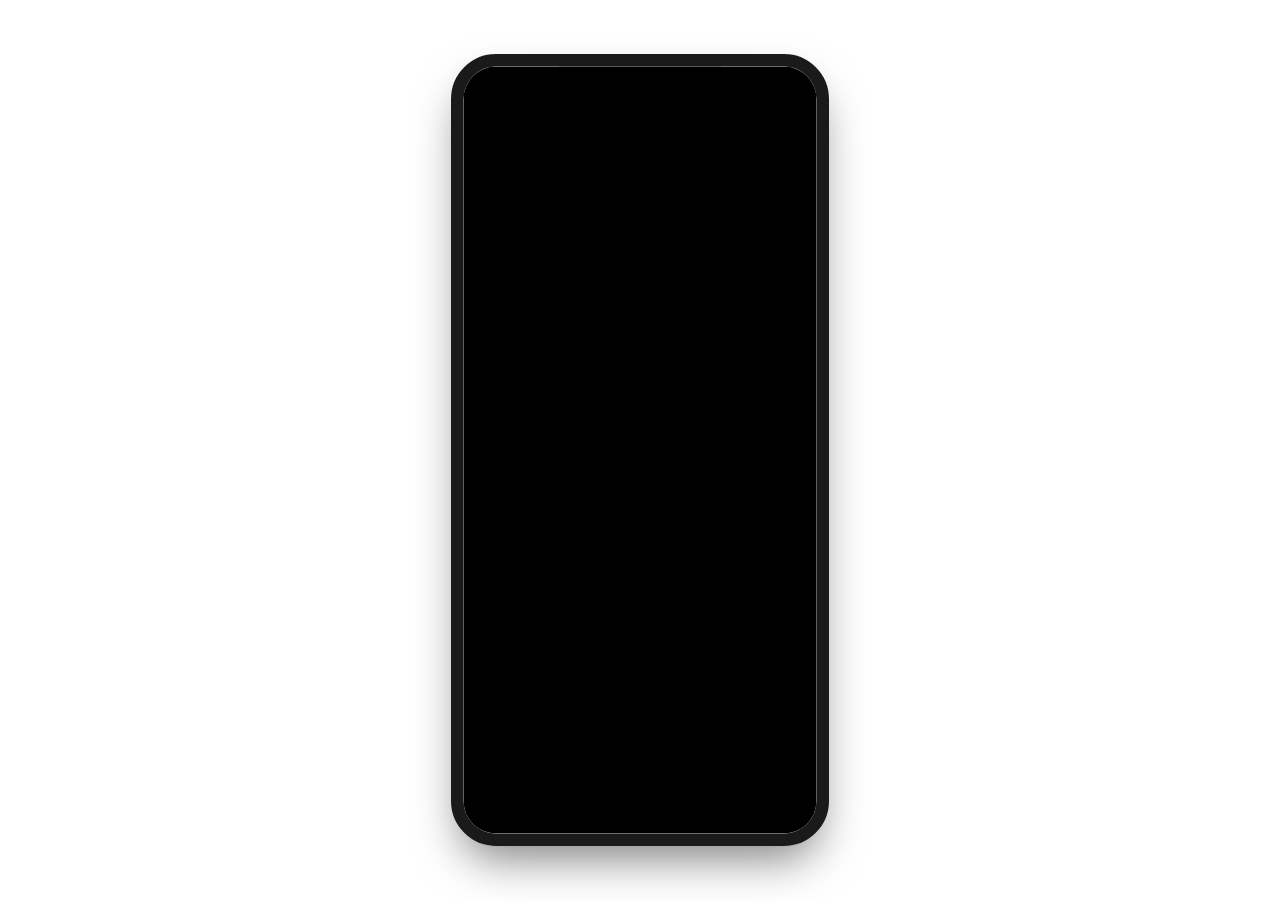
==== index.html @ ed04e17a "Add files via upload" ====
<!DOCTYPE html>
<html lang="en">
<head>
  <meta charset="UTF-8">
  <meta name="viewport" content="width=device-width, initial-scale=1.0">
  <title>Happy Birthday Tooba!</title>
  <link rel="stylesheet" href="styles.css">
  
  <!-- Preload loading screen video -->
  <script src="https://player.vimeo.com/api/player.js"></script>
  
  <!-- Preload critical audio files -->
  <link rel="preload" as="audio" href="https://res.cloudinary.com/dwwj6cltj/video/upload/v1777377052/typing_1_dohv3o.mp3">
  <link rel="preload" as="audio" href="https://res.cloudinary.com/dwwj6cltj/video/upload/v1777377052/typing_2_zhxz7k.mp3">
  <link rel="preload" as="audio" href="https://res.cloudinary.com/dwwj6cltj/video/upload/v1777377498/backspace_jbcnio.mp3">
  <link rel="preload" as="audio" href="https://res.cloudinary.com/dwwj6cltj/video/upload/v1777375033/candle_blow_uvb5wl.wav">
  <link rel="preload" as="audio" href="https://res.cloudinary.com/dwwj6cltj/video/upload/v1777315337/Welcome_Song_tnq2wr.wav">
  <!-- Preload music playlist audio files -->
  <link rel="preload" as="audio" href="https://res.cloudinary.com/dwwj6cltj/video/upload/v1777488119/Mai_Agar_h1pz74.mp3">
  <link rel="preload" as="audio" href="https://res.cloudinary.com/dwwj6cltj/video/upload/v1777258311/Barish_capkfb.wav">
  <link rel="preload" as="audio" href="https://res.cloudinary.com/dwwj6cltj/video/upload/v1777258329/Chale_Aana_o51zfr.wav">
  
  <!-- Preload critical images -->
  <link rel="preload" as="image" href="https://i.ibb.co/jv00vHGV/Profile.jpg">
  <link rel="preload" as="image" href="https://i.ibb.co/3mMS1Jp4/Female-Bird-on-click.png">
  <link rel="preload" as="image" href="https://i.ibb.co/ZzcgQJnY/Female-Bird-on-fall.png">
  <link rel="preload" as="image" href="https://i.ibb.co/679kNd5N/Female-Bird-on-fly.png">
  <link rel="preload" as="image" href="https://i.ibb.co/GvtfStk4/Female-Bird-on-fall.png">
  <!-- Preload all vinyl disc images -->
  <link rel="preload" as="image" href="https://i.ibb.co/6c9rhFNC/Vinyl-Disc-1.png">
  <link rel="preload" as="image" href="https://i.ibb.co/chz0dbFC/Vinyl-Disc-2.png">
  <link rel="preload" as="image" href="https://i.ibb.co/8g58r2m7/Vinyl-Disc-3.png">
  <link rel="preload" as="image" href="https://i.ibb.co/3mJY20PL/Vinyl-Disc-4.png">
  <link rel="preload" as="image" href="https://i.ibb.co/TqP3k8sv/Vinyl-Disc-5.png">
</head>
<body>
  <audio id="birthdayAudio" preload="auto">
    <source src="https://res.cloudinary.com/dwwj6cltj/video/upload/v1777315337/Welcome_Song_tnq2wr.wav" type="audio/wav">
  </audio>

  <!-- Mobile Frame Container -->
  <div class="mobile-frame">
    <!-- Loading Screen -->
    <div id="loadingScreen" class="loading-screen">
      <div class="loading-video-container">
        <iframe id="vimeoIframe" src="https://player.vimeo.com/video/1187793628?badge=0&amp;autopause=0&amp;player_id=0&amp;app_id=58479&amp;autoplay=1&amp;muted=1&amp;loop=1&amp;controls=0&amp;title=0&amp;byline=0&amp;portrait=0" frameborder="0" allow="autoplay; fullscreen; picture-in-picture; clipboard-write; encrypted-media; web-share" referrerpolicy="strict-origin-when-cross-origin" title="Sanwish loading screen."></iframe>
      </div>
    </div>
    <!-- iPhone Side Buttons -->
    <div class="silent-switch"></div>
    <div class="side-button-left"></div>
    <div class="side-button-right"></div>
    
    <!-- Scrollable Content Area -->
    <div class="mobile-content">
    <!-- Opening Screen -->
    <div id="openingScreen" class="opening-screen">
    <div class="opening-content">
      <h1 class="typewriter">Happy Birthday <span class="text-pink">Tooba</span>!</h1>
      <p>Make your wishes come true...</p>
    </div>
    
    <div class="candles-container">
      <div class="candle-wrapper" data-index="0">
        <div class="candle">
          <div class="candle-body"></div>
        </div>
        <div class="flame-container active">
          <div class="flame"></div>
        </div>
      </div>
      <div class="candle-wrapper" data-index="1">
        <div class="candle">
          <div class="candle-body"></div>
        </div>
        <div class="flame-container active">
          <div class="flame"></div>
        </div>
      </div>
      <div class="candle-wrapper" data-index="2">
        <div class="candle">
          <div class="candle-body"></div>
        </div>
        <div class="flame-container active">
          <div class="flame"></div>
        </div>
      </div>
    </div>
    
    <div class="opening-instruction">
      <p id="candleText" class="pulse">Tap each candle to blow it out!</p>
      <button id="startBtn" class="celebrate-btn hidden">
        Let's Celebrate!
      </button>
    </div>
    
    <div class="opening-footer">
      <svg class="lily-icon" viewBox="0 0 100 100" fill="none" xmlns="http://www.w3.org/2000/svg">
        <path d="M50 50C50 50 70 20 90 20C90 20 60 40 50 50Z" fill="#3674B5"/>
        <path d="M50 50C50 50 30 20 10 20C10 20 40 40 50 50Z" fill="#3674B5"/>
        <path d="M50 50C50 50 80 70 80 90C80 90 60 60 50 50Z" fill="#3674B5"/>
        <path d="M50 50C50 50 20 70 20 90C20 90 40 60 50 50Z" fill="#3674B5"/>
        <path d="M50 50C50 50 80 50 95 50C95 50 65 55 50 50Z" fill="#3674B5"/>
        <path d="M50 50C50 50 20 50 5 50C5 50 35 45 50 50Z" fill="#3674B5"/>
        <circle cx="50" cy="50" r="8" fill="#FFF"/>
        <circle cx="50" cy="50" r="4" fill="#FFD700"/>
      </svg>
    </div>
  </div>

  <!-- Main App -->
  <div id="mainApp" class="main-app hidden">
    
    <!-- Background Decor -->
    <div class="bg-decor">
      <div class="floating-lily lily-1">
        <svg viewBox="0 0 100 100" fill="none" xmlns="http://www.w3.org/2000/svg">
          <path d="M50 50C50 50 70 20 90 20C90 20 60 40 50 50Z" fill="#3674B5"/>
          <path d="M50 50C50 50 30 20 10 20C10 20 40 40 50 50Z" fill="#3674B5"/>
          <path d="M50 50C50 50 80 70 80 90C80 90 60 60 50 50Z" fill="#3674B5"/>
          <path d="M50 50C50 50 20 70 20 90C20 90 40 60 50 50Z" fill="#3674B5"/>
          <path d="M50 50C50 50 80 50 95 50C95 50 65 55 50 50Z" fill="#3674B5"/>
          <path d="M50 50C50 50 20 50 5 50C5 50 35 45 50 50Z" fill="#3674B5"/>
          <circle cx="50" cy="50" r="8" fill="#FFF"/>
          <circle cx="50" cy="50" r="4" fill="#FFD700"/>
        </svg>
      </div>
      <div class="floating-lily lily-2">
        <svg viewBox="0 0 100 100" fill="none" xmlns="http://www.w3.org/2000/svg">
          <path d="M50 50C50 50 70 20 90 20C90 20 60 40 50 50Z" fill="#3674B5"/>
          <path d="M50 50C50 50 30 20 10 20C10 20 40 40 50 50Z" fill="#3674B5"/>
          <path d="M50 50C50 50 80 70 80 90C80 90 60 60 50 50Z" fill="#3674B5"/>
          <path d="M50 50C50 50 20 70 20 90C20 90 40 60 50 50Z" fill="#3674B5"/>
          <path d="M50 50C50 50 80 50 95 50C95 50 65 55 50 50Z" fill="#3674B5"/>
          <path d="M50 50C50 50 20 50 5 50C5 50 35 45 50 50Z" fill="#3674B5"/>
          <circle cx="50" cy="50" r="8" fill="#FFF"/>
          <circle cx="50" cy="50" r="4" fill="#FFD700"/>
        </svg>
      </div>
      <div class="floating-lily lily-3">
        <svg viewBox="0 0 100 100" fill="none" xmlns="http://www.w3.org/2000/svg">
          <path d="M50 50C50 50 70 20 90 20C90 20 60 40 50 50Z" fill="#3674B5"/>
          <path d="M50 50C50 50 30 20 10 20C10 20 40 40 50 50Z" fill="#3674B5"/>
          <path d="M50 50C50 50 80 70 80 90C80 90 60 60 50 50Z" fill="#3674B5"/>
          <path d="M50 50C50 50 20 70 20 90C20 90 40 60 50 50Z" fill="#3674B5"/>
          <path d="M50 50C50 50 80 50 95 50C95 50 65 55 50 50Z" fill="#3674B5"/>
          <path d="M50 50C50 50 20 50 5 50C5 50 35 45 50 50Z" fill="#3674B5"/>
          <circle cx="50" cy="50" r="8" fill="#FFF"/>
          <circle cx="50" cy="50" r="4" fill="#FFD700"/>
        </svg>
      </div>
    </div>

    <!-- Header -->
    <section class="header-section scroll-animate">
      <div class="badge">
        <div class="badge-inner">Digital Bouquet</div>
      </div>
      <h1>Happy Birthday <br/><span class="text-pink">TOOBA!</span></h1>
      <p class="date">26 April • 2026</p>
    </section>

    <!-- Countdown -->
    <section class="countdown-section scroll-animate">
      <div class="countdown-item">
        <div class="countdown-value" id="countdownDays">0</div>
        <div class="countdown-label">Days</div>
      </div>
      <div class="countdown-item">
        <div class="countdown-value" id="countdownHours">0</div>
        <div class="countdown-label">Hrs</div>
      </div>
      <div class="countdown-item">
        <div class="countdown-value" id="countdownMins">0</div>
        <div class="countdown-label">Mins</div>
      </div>
      <div class="countdown-item">
        <div class="countdown-value" id="countdownSecs">0</div>
        <div class="countdown-label">Secs</div>
      </div>
    </section>

    <!-- Personal Message -->
    <section class="personal-message scroll-animate">
      <div class="glass-card scroll-animate-scale">
        <div class="card-header">
          <div class="heart-icon">
            <svg viewBox="0 0 24 24" fill="currentColor" class="w-4 h-4">
              <path d="M12 21.35l-1.45-1.32C5.4 15.36 2 12.28 2 8.5 2 5.42 4.42 3 7.5 3c1.74 0 3.41.81 4.5 2.09C13.09 3.81 14.76 3 16.5 3 19.58 3 22 5.42 22 8.5c0 3.78-3.4 6.86-8.55 11.54L12 21.35z"/>
            </svg>
          </div>
          <span class="for-you">For You</span>
        </div>
        
        <h2 class="typewriter-multiline">To the most amazing <span class="text-pink">TOOBA</span> in the universe!</h2>
        
        <div class="message-content">
          <p>Happy Birthday! Your beautiful voice, gaming skills, love for cats, and dedication to NEET studies make you truly special. May your day be filled with everything you love.</p>
          <p>You deserve a year as amazing as you are - keep singing, gaming, acing those exams, and being the wonderful person you are!</p>
        </div>

        <div class="sender-info">
          <img src="https://i.ibb.co/jv00vHGV/Profile.jpg" alt="Sender" class="sender-avatar" onclick="window.open('https://www.instagram.com/samad.wav/', '_blank')" style="cursor: pointer;">
          <div class="sender-text">
            <p class="with-love">with all my love,</p>
            <p class="sender-name">your bestfriend</p>
          </div>
        </div>
      </div>
    </section>

    <!-- Games Section -->
    <section class="games-section scroll-animate">
      <div class="section-header">
        <svg viewBox="0 0 24 24" fill="none" stroke="currentColor" stroke-width="2" class="w-6 h-6 text-pink">
          <path d="M9.663 17h4.673M12 3v1m6.364 1.636l-.707.707M21 12h-1M4 12H3m3.343-5.657l-.707-.707m2.828 9.9a5 5 0 117.072 0l-.548.547A3.374 3.374 0 0014 18.469V19a2 2 0 11-4 0v-.531c0-.895-.356-1.754-.988-2.386l-.548-.547z"/>
        </svg>
        <h2>Games</h2>
      </div>
      
      <div class="games-grid">
        <div class="glass-card game-card" data-game="tap">
          <svg viewBox="0 0 24 24" fill="none" stroke="currentColor" stroke-width="2" class="game-icon">
            <path d="M12 2L9.19 8.63L2 9.24L7.46 13.97L5.82 21L12 17.27L18.18 21L16.54 13.97L22 9.24L14.81 8.63L12 2Z"/>
          </svg>
          <h3>Lovely Egg</h3>
          <p>Tap Tap</p>
        </div>
        
        <div class="glass-card game-card" data-game="memory">
          <svg viewBox="0 0 24 24" fill="none" stroke="currentColor" stroke-width="2" class="game-icon">
            <path d="M20.84 4.61a5.5 5.5 0 00-7.78 0L12 5.67l-1.06-1.06a5.5 5.5 0 00-7.78 7.78l1.06 1.06L12 21.23l7.78-7.78 1.06-1.06a5.5 5.5 0 000-7.78z"/>
          </svg>
          <h3>Love Bucket</h3>
          <p>Catch Hearts</p>
        </div>
        
        <div class="glass-card game-card" data-game="flappy">
          <svg viewBox="0 0 24 24" fill="none" stroke="currentColor" stroke-width="2" class="game-icon">
            <path d="M20.84 4.61a5.5 5.5 0 00-7.78 0L12 5.67l-1.06-1.06a5.5 5.5 0 00-7.78 7.78l1.06 1.06L12 21.23l7.78-7.78 1.06-1.06a5.5 5.5 0 000-7.78z"/>
          </svg>
          <h3>Love Birds</h3>
          <p>fly with her</p>
        </div>
        
        <div class="glass-card game-card" data-game="balloon">
          <svg viewBox="0 0 24 24" fill="none" stroke="currentColor" stroke-width="2" class="game-icon">
            <path d="M12 2C6.48 2 2 6.48 2 12s4.48 10 10 10 10-4.48 10-10S17.52 2 12 2zm-2 15l-5-5 1.41-1.41L10 14.17l7.59-7.59L19 8l-9 9z"/>
          </svg>
          <h3>Baloony</h3>
          <p>collect love</p>
        </div>
      </div>
    </section>
    
    <!-- Quiz Section -->
    <section class="quiz-section scroll-animate">
      <div class="section-header">
        <svg viewBox="0 0 24 24" fill="none" stroke="currentColor" stroke-width="2" class="w-6 h-6 text-pink">
          <path d="M9.663 17h4.673M12 3v1m6.364 1.636l-.707.707M21 12h-1M4 12H3m3.343-5.657l-.707-.707m2.828 9.9a5 5 0 117.072 0l-.548.547A3.374 3.374 0 0014 18.469V19a2 2 0 11-4 0v-.531c0-.895-.356-1.754-.988-2.386l-.548-.547z"/>
        </svg>
        <h2>Quiz</h2>
      </div>
      
      <div class="glass-card quiz-card">
        <div id="quizStartScreen" class="quiz-screen">
          <svg viewBox="0 0 24 24" fill="none" stroke="currentColor" stroke-width="2" class="quiz-icon">
            <path d="M9.663 17h4.673M12 3v1m6.364 1.636l-.707.707M21 12h-1M4 12H3m3.343-5.657l-.707-.707m2.828 9.9a5 5 0 117.072 0l-.548.547A3.374 3.374 0 0014 18.469V19a2 2 0 11-4 0v-.531c0-.895-.356-1.754-.988-2.386l-.548-.547z"/>
          </svg>
          <h3>Answer The Questions</h3>
          <p>and prove you're my best friend.</p>
          <button id="startQuizBtn" class="celebrate-style-btn">
            GO!
          </button>
        </div>

        <div id="quizQuestionScreen" class="quiz-screen hidden">
          <button id="quizBackBtn" class="outline-btn back-btn">
            <svg viewBox="0 0 24 24" fill="none" stroke="currentColor" stroke-width="2" class="w-5 h-5">
              <path d="M19 12H5M12 19l-7-7 7-7"/>
            </svg>
          </button>
          
          <div class="question-header">
            <p class="question-counter">Question <span id="currentQ">1</span> of <span id="totalQ">10</span></p>
          </div>
          
          <h3 id="questionText" class="question-text">Question goes here</h3>
          
          <textarea id="answerInput" class="answer-input" placeholder="Type your answer here..."></textarea>
          
          <button id="nextQBtn" class="outline-btn">
            Next Question
          </button>
        </div>

        <div id="quizResultScreen" class="quiz-screen hidden">
          <h3>Quiz Complete!</h3>
          <p>You've finished <span class="text-pink">Tooba</span>'s game!</p>
          <button id="copyAnswersBtn" class="celebrate-style-btn">
            <svg viewBox="0 0 24 24" fill="none" stroke="currentColor" stroke-width="2" class="w-4 h-4">
              <rect x="9" y="9" width="13" height="13" rx="2" ry="2"/>
              <path d="M5 15H4a2 2 0 01-2-2V4a2 2 0 012-2h9a2 2 0 012 2v1"/>
            </svg>
            Copy Answers
          </button>
          <button id="sendToSamadBtn" class="celebrate-style-btn" style="margin-top: 10px;">
            <svg viewBox="0 0 24 24" fill="none" stroke="currentColor" stroke-width="2" class="w-4 h-4">
              <path d="M23 7l-7 5 7 5M5 12l-3-9 3 9M7 20l-3 3 3-3"/>
            </svg>
            Send to Samad
          </button>
          <p class="note">Note: Copy and send this to Samad.</p>
          <button id="goBackBtn" class="celebrate-style-btn">Go Back</button>
        </div>
      </div>
    </section>
    
    <!-- Music Section -->
    <section class="music-section scroll-animate">
      <div class="section-header">
        <svg viewBox="0 0 24 24" fill="#e68bbe" class="w-6 h-6">
          <path d="M12 3v10.55c-.59-.34-1.27-.55-2-.55-2.21 0-4 1.79-4 4s1.79 4 4 4 4-1.79 4-4V7h4V3h-6z"/>
        </svg>
        <h2>Samify</h2>
      </div>
      
      <div class="glass-card music-card">
        <div class="music-player" id="musicPlayerView">
          <div class="music-cover" id="musicCover">
            <div class="vinyl-disc">
              <img id="vinylImage" src="https://i.ibb.co/6c9rhFNC/Vinyl-Disc-1.png" alt="Vinyl Disc" class="vinyl-image">
            </div>
          </div>
          <div class="music-info">
            <h3 id="currentTrackTitle">No track selected</h3>
            <p id="currentTrackArtist">Select a song from playlist</p>
          </div>
        </div>
        <div class="music-playlist-view hidden" id="musicPlaylistView">
          <div class="playlist-header">
            <button id="playlistBackBtn" class="playlist-back-btn">
              <svg viewBox="0 0 24 24" fill="currentColor"><path d="M19 12H5M12 19l-7-7 7-7"/></svg>
            </button>
            <h4>Playlist</h4>
          </div>
          <div id="playlistContainer" class="playlist-container"></div>
        </div>
        <div class="music-progress">
          <div class="progress-bar">
            <div class="progress-fill" id="progressFill"></div>
          </div>
          <div class="time-display">
            <span id="currentTime">0:00</span>
            <span id="duration">0:00</span>
          </div>
        </div>
        <div class="music-controls">
          <button id="shuffleBtn" class="music-control-btn small-btn">
            <svg viewBox="0 0 24 24" fill="currentColor"><path d="M10.59 9.17L5.41 4 4 5.41l5.17 5.17 1.42-1.41zM14.5 4l2.04 2.04L4 18.59 5.41 20 17.96 7.46 20 9.5V4h-5.5zm.33 9.41l-1.41 1.41 3.13 3.13L14.5 20H20v-5.5l-2.04 2.04-3.13-3.13z"/></svg>
          </button>
          <button id="prevBtn" class="music-control-btn">
            <svg viewBox="0 0 24 24" fill="currentColor"><path d="M6 6h2v12H6zm3.5 6l8.5 6V6z"/></svg>
          </button>
          <button id="playPauseBtn" class="music-control-btn play-pause">
            <svg viewBox="0 0 24 24" fill="currentColor" class="play-icon"><path d="M8 5v14l11-7z"/></svg>
            <svg viewBox="0 0 24 24" fill="currentColor" class="pause-icon" style="display:none"><path d="M6 19h4V5H6v14zm8-14v14h4V5h-4z"/></svg>
          </button>
          <button id="nextBtn" class="music-control-btn">
            <svg viewBox="0 0 24 24" fill="currentColor"><path d="M6 18l8.5-6L6 6v12zM16 6v12h2V6h-2z"/></svg>
          </button>
          <button id="playlistBtn" class="music-control-btn small-btn">
            <svg viewBox="0 0 24 24" fill="currentColor"><path d="M3 13h2v-2H3v2zm0 4h2v-2H3v2zm0-8h2V7H3v2zm4 4h14v-2H7v2zm0 4h14v-2H7v2zM7 7v2h14V7H7z"/></svg>
          </button>
        </div>
      </div>
    </section>
    
    <!-- Game Fullscreen Modal -->
      <div id="gameModal" class="game-modal hidden">
        <button id="closeGameModal" class="close-game-modal">
          <svg viewBox="0 0 24 24" fill="none" stroke="currentColor" stroke-width="2">
            <line x1="18" y1="6" x2="6" y2="18"/>
            <line x1="6" y1="6" x2="18" y2="18"/>
          </svg>
        </button>
      </div>
    
    <!-- Samad Wishes -->
    <section class="wishes-section scroll-animate">
      <div class="section-header">
        <h2>
          <svg viewBox="0 0 24 24" fill="none" stroke="currentColor" stroke-width="2" class="w-6 h-6 text-pink">
            <path d="M21 11.5a8.38 8.38 0 01-.9 3.8 8.5 8.5 0 01-7.6 4.7 8.38 8.38 0 01-3.8-.9L3 21l1.9-5.7a8.38 8.38 0 01-.9-3.8 8.5 8.5 0 014.7-7.6 8.38 8.38 0 013.8-.9h.5a8.48 8.48 0 018 8v.5z"/>
          </svg>
          From Samad
        </h2>
        <svg viewBox="0 0 24 24" fill="currentColor" class="w-5 h-5 text-pink-light pulse">
          <path d="M12 2L9.19 8.63L2 9.24L7.46 13.97L5.82 21L12 17.27L18.18 21L16.54 13.97L22 9.24L14.81 8.63L12 2Z"/>
        </svg>
      </div>
      
      <div class="wishes-carousel" id="wishesCarousel">
        <div class="wish-card scroll-animate-scale">
          <p>"To the amazing artist and designer, Happy Birthday <span class="text-pink">Tooba</span>! May your creativity always flow and your designs inspire everyone!"</p>
          <div class="wish-signature">
            <div class="signature-line"></div>
            <span>Always, Samad</span>
          </div>
        </div>
        <div class="wish-card scroll-animate-scale">
          <p>"<span class="text-pink">Tooba</span>, you're a true gem! From your beautiful art to your love for all animals, you make everything better. Have the most wonderful birthday!"</p>
          <div class="wish-signature">
            <div class="signature-line"></div>
            <span>Always, Samad</span>
          </div>
        </div>
        <div class="wish-card scroll-animate-scale">
          <p>"Wishing you a year filled with stunning designs, purr-fect moments with cats, and amazing success in your designing journey!"</p>
          <div class="wish-signature">
            <div class="signature-line"></div>
            <span>Always, Samad</span>
          </div>
        </div>
        <div class="wish-card scroll-animate-scale">
          <p>"Happy Birthday! You deserve the world and more. Keep creating amazing art, designing beautiful things, and being the creative queen you are!"</p>
          <div class="wish-signature">
            <div class="signature-line"></div>
            <span>Always, Samad</span>
          </div>
        </div>
        <div class="wish-card scroll-animate-scale">
          <p>"Cheers to another year of being iconic. You make life look easy and beautiful, <span class="text-pink">Tooba</span>! From designing to creating art, you crush everything!"</p>
          <div class="wish-signature">
            <div class="signature-line"></div>
            <span>Always, Samad</span>
          </div>
        </div>
        <div class="wish-card scroll-animate-scale">
          <p>"May your birthday be just the beginning of a year full of happy memories, big dreams, and maybe some horror movie marathons together!"</p>
          <div class="wish-signature">
            <div class="signature-line"></div>
            <span>Always, Samad</span>
          </div>
        </div>
      </div>
      
      <p class="swipe-hint">Swipe for more wishes</p>
    </section>

    <!-- Timeline -->
    <section class="timeline-section scroll-animate">
      <h2 class="typewriter-multiline">Why <span class="text-pink">Tooba</span> is Awesome</h2>
      <div class="timeline">
        <div class="timeline-line"></div>
        
        <div class="timeline-item">
          <div class="timeline-icon">
            <svg viewBox="0 0 24 24" fill="none" stroke="currentColor" stroke-width="2" class="w-4 h-4">
              <circle cx="12" cy="12" r="10"/>
              <path d="M8 14s1.5 2 4 2 4-2 4-2M9 9h.01M15 9h.01"/>
            </svg>
          </div>
          <div class="timeline-card scroll-animate-left">
            <h4>She's a talented artist �</h4>
            <p>Her beautiful paintings, drawings, and digital art show her incredible creativity and passion.</p>
          </div>
        </div>
        
        <div class="timeline-item">
          <div class="timeline-icon">
            <svg viewBox="0 0 24 24" fill="none" stroke="currentColor" stroke-width="2" class="w-4 h-4">
              <polygon points="12 2 15.09 8.26 22 9.27 17 14.14 18.18 21.02 12 17.77 5.82 21.02 7 14.14 2 9.27 8.91 8.26 12 2"/>
            </svg>
          </div>
          <div class="timeline-card scroll-animate-left">
            <h4>She's a foodie at heart �</h4>
            <p>Her love for delicious food and trying new flavors makes every meal an adventure.</p>
          </div>
        </div>
        
        <div class="timeline-item">
          <div class="timeline-icon">
            <svg viewBox="0 0 24 24" fill="none" stroke="currentColor" stroke-width="2" class="w-4 h-4">
              <polygon points="13 2 3 14 12 14 11 22 21 10 12 10 13 2"/>
            </svg>
          </div>
          <div class="timeline-card scroll-animate-left">
            <h4>She loves all animals unconditionally 🐱</h4>
            <p>From cats to parrots and rabbits, her gentle nature with all furry friends shows her pure heart.</p>
          </div>
        </div>
        
        <div class="timeline-item">
          <div class="timeline-icon">
            <svg viewBox="0 0 24 24" fill="currentColor" class="w-4 h-4">
              <path d="M12 21.35l-1.45-1.32C5.4 15.36 2 12.28 2 8.5 2 5.42 4.42 3 7.5 3c1.74 0 3.41.81 4.5 2.09C13.09 3.81 14.76 3 16.5 3 19.58 3 22 5.42 22 8.5c0 3.78-3.4 6.86-8.55 11.54L12 21.35z"/>
            </svg>
          </div>
          <div class="timeline-card scroll-animate-left">
            <h4>She has unique taste 🎬</h4>
            <p>Her love for dark colors like black and navy blue, and horror movies even when scared, shows her bold personality.</p>
          </div>
        </div>
      </div>
    </section>

    <!-- Thank You Section -->
    <section class="thank-you-section scroll-animate">
      <h2 class="typewriter-multiline">Thank you for everything.</h2>
      <p><span class="text-pink">Tooba</span>, there aren't enough words to express my gratitude for your presence in my life. Whether you're creating beautiful art, designing stunning graphics, enjoying delicious food, or watching horror movies, you inspire everyone around you. Thank you for being you - talented, creative, and absolutely amazing. You truly are the best!</p>
    </section>

    <!-- Footer -->
    <footer class="footer">
      <img src="https://i.ibb.co/jv00vHGV/Profile.jpg" alt="Creator" class="creator-avatar" onclick="window.open('https://www.instagram.com/samad.wav/', '_blank')" style="cursor: pointer;">
      <p class="made-with">Made with love for <span class="text-pink">Tooba</span></p>
      <p class="creator">by Samad</p>
    </footer>
    </div>

    <!-- iOS-style Notifications -->
    <div id="notificationContainer" class="notification-container"></div>

    <!-- Ripple container -->
    <div id="rippleContainer"></div>

    <!-- Floating Chat Button -->
  <button id="chatBtn" class="chat-btn">
    <svg viewBox="0 0 24 24" fill="none" stroke="currentColor" stroke-width="2" class="w-6 h-6">
      <path d="M22 2L11 13M22 2l-7 20-4-9-9-4 20-7z"/>
    </svg>
  </button>

  <!-- Mute Button -->
  <button id="muteBtn" class="mute-btn hidden">
    <svg id="soundOnIcon" viewBox="0 0 24 24" fill="none" stroke="currentColor" stroke-width="2" class="w-5 h-5">
      <path d="M11 5L6 9H2v6h4l5 4V5z"/>
      <path d="M19.07 4.93a10 10 0 0 1 0 14.14M15.54 8.46a5 5 0 0 1 0 7.07"/>
    </svg>
    <svg id="soundOffIcon" viewBox="0 0 24 24" fill="none" stroke="currentColor" stroke-width="2" class="w-5 h-5 hidden">
      <path d="M11 5L6 9H2v6h4l5 4V5z"/>
      <line x1="23" y1="9" x2="17" y2="15"/>
      <line x1="17" y1="9" x2="23" y2="15"/>
    </svg>
  </button>
  </div>

  <!-- Mini Chat Interface -->
  <div id="miniChat" class="mini-chat hidden">
    <div class="mini-chat-header">
      <button id="backChatBtn" class="mini-chat-back hidden">
        <svg viewBox="0 0 24 24" fill="none" stroke="currentColor" stroke-width="2" class="w-5 h-5">
          <path d="M15 18l-6-6 6-6"/>
        </svg>
      </button>
      <div class="mini-chat-avatar">
        <img src="https://i.ibb.co/jv00vHGV/Profile.jpg" alt="Samad" onclick="window.open('https://www.instagram.com/samad.wav/', '_blank')" style="cursor: pointer;">
      </div>
      <div class="online-dot"></div>
      <div class="mini-chat-info">
        <span class="mini-chat-name">Samad <img src="https://i.ibb.co/0jgw96TT/verified-badge.png" class="verified-badge" alt="verified"></span>
        <span class="mini-chat-status">Online</span>
      </div>
      <button id="fullscreenChatBtn" class="mini-chat-fullscreen">
        <svg viewBox="0 0 24 24" fill="none" stroke="currentColor" stroke-width="2" class="w-5 h-5">
          <path d="M15 3h6v6M9 21H3v-6M21 3l-7 7M3 21l7-7"/>
        </svg>
      </button>
      <button id="closeChatBtn" class="mini-chat-close">
        <svg viewBox="0 0 24 24" fill="none" stroke="currentColor" stroke-width="2" class="w-5 h-5">
          <path d="M18 6L6 18M6 6l12 12"/>
        </svg>
      </button>
    </div>
    <div class="mini-chat-messages" id="chatMessages">
      <div class="message-wrapper received">
        <div class="message-content-row">
          <div class="message received">
            <span class="message-content-text">Hey Tooba! 🎂</span>
            <div class="quick-reactions hidden">
              <span class="reaction-emoji">🤍</span>
              <span class="reaction-emoji">🦢</span>
              <span class="reaction-emoji">☁️</span>
              <span class="reaction-emoji">🕊️</span>
              <span class="reaction-emoji">👀</span>
              <button class="add-reaction-btn">+</button>
            </div>
            <div class="reaction-pill hidden">
              <span class="reaction-pill-emoji">🤍</span>
              <span class="reaction-pill-count">1</span>
            </div>
          </div>
          <div class="message-actions">
            <button class="action-btn reaction-btn" title="React">☺︎</button>
            <button class="action-btn reply-btn" title="Reply">
              <svg viewBox="0 0 24 24" fill="none" stroke="currentColor" stroke-width="2" class="w-4 h-4">
                <path d="M3 10h10a8 8 0 018 8v2M3 10l6 6m-6-6l6-6"/>
              </svg>
            </button>
            <button class="action-btn more-btn" title="More">
              <svg viewBox="0 0 24 24" fill="currentColor" class="w-4 h-4">
                <circle cx="12" cy="5" r="2"/>
                <circle cx="12" cy="12" r="2"/>
                <circle cx="12" cy="19" r="2"/>
              </svg>
            </button>
          </div>
        </div>
        <div class="swipe-reply-arrow">
          <svg viewBox="0 0 24 24" fill="none" stroke="currentColor" stroke-width="2">
            <path d="M3 10h10a8 8 0 018 8v2M3 10l6 6m-6-6l6-6"/>
          </svg>
        </div>
      </div>
    </div>
    <div class="reply-preview hidden" id="replyPreview">
      <div class="reply-preview-content">
        <span class="reply-label">Replying to Samad</span>
        <span class="reply-text"></span>
      </div>
      <button class="cancel-reply-btn" id="cancelReplyBtn">
        <svg viewBox="0 0 24 24" fill="none" stroke="currentColor" stroke-width="2" class="w-4 h-4">
          <path d="M18 6L6 18M6 6l12 12"/>
        </svg>
      </button>
    </div>
    <div class="edit-preview hidden" id="editPreview">
      <div class="edit-preview-content">
        <span class="edit-label">Editing message</span>
        <span class="edit-text"></span>
      </div>
      <button class="cancel-edit-btn" id="cancelEditBtn">
        <svg viewBox="0 0 24 24" fill="none" stroke="currentColor" stroke-width="2" class="w-4 h-4">
          <path d="M18 6L6 18M6 6l12 12"/>
        </svg>
      </button>
    </div>
    <div class="mini-chat-input">
      <button id="emojiBtn" class="emoji-btn">
        <svg viewBox="0 0 24 24" fill="none" stroke="currentColor" stroke-width="2" class="w-5 h-5">
          <circle cx="12" cy="12" r="10"/>
          <path d="M8 14s1.5 2 4 2 4-2 4-2"/>
          <line x1="9" y1="9" x2="9.01" y2="9"/>
          <line x1="15" y1="9" x2="15.01" y2="9"/>
        </svg>
      </button>
      <div id="chatInput" contenteditable="true" placeholder="Tooba, say something..." class="chat-input-field"></div>
      <button id="plusBtn" class="plus-btn">
        <svg viewBox="0 0 24 24" fill="none" stroke="currentColor" stroke-width="2" class="w-5 h-5">
          <line x1="12" y1="5" x2="12" y2="19"/>
          <line x1="5" y1="12" x2="19" y2="12"/>
        </svg>
      </button>
      <button id="sendChatBtn" class="send-chat-btn">
        <svg viewBox="0 0 24 24" fill="none" stroke="currentColor" stroke-width="2" class="w-5 h-5">
          <path d="M22 2L11 13M22 2l-7 20-4-9-9-4 20-7z"/>
        </svg>
      </button>
      <!-- Instagram-style Recording Interface (replaces buttons when recording) -->
      <div id="recordingInterface" class="recording-interface hidden">
        <button id="cancelRecordingBtn" class="cancel-recording-btn">
          <svg viewBox="0 0 24 24" fill="none" stroke="currentColor" stroke-width="2" class="w-5 h-5">
            <polyline points="3 6 5 6 21 6"/>
            <path d="M19 6v14a2 2 0 0 1-2 2H7a2 2 0 0 1-2-2V6m3 0V4a2 2 0 0 1 2-2h4a2 2 0 0 1 2 2v2"/>
            <line x1="10" y1="11" x2="10" y2="17"/>
            <line x1="14" y1="11" x2="14" y2="17"/>
          </svg>
        </button>
        <div class="recording-waveform-container">
          <canvas id="recordingWaveform" class="recording-waveform"></canvas>
        </div>
        <div class="recording-timer" id="recordingTimer">0:00</div>
        <button id="sendRecordingBtn" class="send-recording-btn">
          <svg viewBox="0 0 24 24" fill="none" stroke="currentColor" stroke-width="2" class="w-5 h-5">
            <path d="M22 2L11 13M22 2l-7 20-4-9-9-4 20-7z"/>
          </svg>
        </button>
      </div>
    </div>
  </div>

  <!-- Plus Menu Dropdown -->
  <div id="plusMenu" class="plus-menu hidden">
    <button class="plus-menu-item record-btn">
      <svg viewBox="0 0 24 24" fill="none" stroke="currentColor" stroke-width="2" class="w-4 h-4">
        <circle cx="12" cy="12" r="10"/>
        <circle cx="12" cy="12" r="4" fill="currentColor"/>
      </svg>
      <span>Record</span>
    </button>
    <button class="plus-menu-item photo-btn">
      <svg viewBox="0 0 24 24" fill="none" stroke="currentColor" stroke-width="2" class="w-4 h-4">
        <path d="M23 19a2 2 0 0 1-2 2H3a2 2 0 0 1-2-2V8a2 2 0 0 1 2-2h4l2-3h6l2 3h4a2 2 0 0 1 2 2z"/>
        <circle cx="12" cy="13" r="4"/>
      </svg>
      <span>Photo</span>
    </button>
    <button class="plus-menu-item sticker-btn">
      <svg viewBox="0 0 24 24" fill="none" stroke="currentColor" stroke-width="2" class="w-4 h-4">
        <circle cx="12" cy="12" r="10"/>
        <path d="M8 14s1.5 2 4 2 4-2 4-2"/>
        <line x1="9" y1="9" x2="9.01" y2="9"/>
        <line x1="15" y1="9" x2="15.01" y2="9"/>
      </svg>
      <span>Sticker</span>
    </button>
  </div>

  <!-- Hidden file input for photo upload -->
  <input type="file" id="photoInput" accept="image/*" class="hidden">

  <!-- Instagram-style Image Viewer -->
  <div id="imageViewer" class="image-viewer hidden">
    <div class="image-viewer-backdrop" id="imageViewerBackdrop"></div>
    <button class="image-viewer-close" id="imageViewerClose">
      <svg viewBox="0 0 24 24" fill="none" stroke="currentColor" stroke-width="2" class="w-6 h-6">
        <path d="M18 6L6 18M6 6l12 12"/>
      </svg>
    </button>
    <img src="" alt="Full size image" class="image-viewer-img" id="imageViewerImg">
  </div>

  <!-- More Menu Dropdown for Received Messages -->
  <div id="moreMenuReceived" class="more-menu hidden">
    <button class="more-menu-item more-reply-btn">
      <svg viewBox="0 0 24 24" fill="none" stroke="currentColor" stroke-width="2" class="w-4 h-4">
        <path d="M3 10h10a8 8 0 018 8v2M3 10l6 6m-6-6l6-6"/>
      </svg>
      <span>Reply</span>
    </button>
    <button class="more-menu-item more-copy-btn">
      <svg viewBox="0 0 24 24" fill="none" stroke="currentColor" stroke-width="2" class="w-4 h-4">
        <rect x="9" y="9" width="13" height="13" rx="2" ry="2"/>
        <path d="M5 15H4a2 2 0 01-2-2V4a2 2 0 012-2h9a2 2 0 012 2v1"/>
      </svg>
      <span>Copy</span>
    </button>
  </div>

  <!-- More Menu Dropdown for Sent Messages -->
  <div id="moreMenuSent" class="more-menu hidden">
    <button class="more-menu-item more-copy-btn">
      <svg viewBox="0 0 24 24" fill="none" stroke="currentColor" stroke-width="2" class="w-4 h-4">
        <rect x="9" y="9" width="13" height="13" rx="2" ry="2"/>
        <path d="M5 15H4a2 2 0 01-2-2V4a2 2 0 012-2h9a2 2 0 012 2v1"/>
      </svg>
      <span>Copy</span>
    </button>
    <button class="more-menu-item more-unsend-btn">
      <svg viewBox="0 0 24 24" fill="none" stroke="currentColor" stroke-width="2" class="w-4 h-4">
        <path d="M21 4l-9 9m0 0l-9 9m9-9l9-9m-9 9l-9 9"/>
      </svg>
      <span>Unsend</span>
    </button>
  </div>
  </div>
  
  <script src="script.js"></script>
</body>
</html>
---- styles.css ----
/* Disable image dragging throughout the app */
img {
  user-select: none;
  -webkit-user-drag: none;
  -moz-user-drag: none;
  -ms-user-drag: none;
}

/* Loading Screen */
.loading-screen {
  position: absolute;
  top: 0;
  left: 0;
  width: 100%;
  height: 100%;
  background: #000;
  z-index: 9999;
  overflow: hidden;
  -webkit-user-select: none;
  -moz-user-select: none;
  -ms-user-select: none;
  user-select: none;
  pointer-events: none;
}

.loading-video-container {
  pointer-events: auto;
}

.loading-video-container {
  width: 100%;
  height: 100%;
  position: absolute;
  top: 0;
  left: 0;
  overflow: hidden;
}

.loading-video-container iframe {
  width: 140%;
  height: 140%;
  border: none;
  position: absolute;
  top: -20%;
  left: -20%;
  -webkit-user-select: none;
  -moz-user-select: none;
  -ms-user-select: none;
  user-select: none;
  pointer-events: none;
}

/* Hide chat button during loading */
.loading-screen-active .chat-btn,
.loading-screen-active .mini-chat {
  display: none !important;
}

/* ===== CSS Variables - Aesthetic Pink & White Palette ===== */
:root {
  /* Primary Pinks - Soft & Cute */
  --pink-600: #e68bbe;
  --pink-500: #eea1cd;
  --pink-400: #f4b8da;
  --pink-300: #f9cee7;
  --pink-200: #fde4f2;
  --pink-100: #fde4f2;
  --pink-50: #fde4f2;
  --pink-900: #e68bbe;
  
  /* Grays - Soft & Warm */
  --gray-800: #2D3748;
  --gray-700: #4A5568;
  --gray-600: #718096;
  --gray-500: #A0AEC0;
  --gray-400: #CBD5E0;
  --gray-300: #E2E8F0;
  --gray-200: #EDF2F7;
  
  /* Accent Colors - Cute Pastels */
  --amber-400: #F6AD55;
  --white: #ffffff;
  --black: #000000;
  --pink-soft: #FBB6CE;
  --lavender: #E9D8FD;
  
  /* Glass & Shadows - Soft & Dreamy */
  --glass-bg: rgba(255, 255, 255, 0.85);
  --glass-border: rgba(230, 139, 190, 0.3);
  --shadow: 0 8px 32px rgba(230, 139, 190, 0.12);
  --shadow-lg: 0 12px 48px rgba(230, 139, 190, 0.2);
  
  /* Music Player - Soft Pinks */
  --music-gradient-start: #e68bbe;
  --music-gradient-mid: #eea1cd;
  --music-gradient-end: #f4b8da;
  
  /* Opening Screen - Dreamy Gradient */
  --opening-gradient-from: rgba(230, 139, 190, 0.2);
  --opening-gradient-to: rgba(244, 184, 218, 0.3);
}

/* ===== Reset & Base ===== */
* {
  margin: 0;
  padding: 0;
  box-sizing: border-box;
}

html {
  scroll-behavior: smooth;
}

/* ===== Mobile Frame Container ===== */
body {
  min-height: 100vh;
  display: flex;
  justify-content: center;
  align-items: center;
  background: #ffffff;
  overflow: hidden;
  font-family: -apple-system, BlinkMacSystemFont, 'Segoe UI', Roboto, Helvetica, Arial, sans-serif;
  color: var(--gray-800);
}

.mobile-frame {
  width: 420px;
  height: calc(100vh - 20px);
  max-height: 900px;
  background: linear-gradient(135deg, var(--pink-50) 0%, var(--pink-100) 50%, var(--pink-200) 100%);
  border-radius: 50px;
  box-shadow: 0 25px 50px -12px rgba(0, 0, 0, 0.5), inset 0 0 0 2px rgba(255, 255, 255, 0.1);
  overflow: hidden;
  position: relative;
  border: 14px solid #1a1a1a;
  scroll-behavior: smooth;
}

/* Scrollable content area inside frame */
.mobile-content {
  height: 100%;
  overflow-y: auto;
  overflow-x: auto;
  scroll-behavior: smooth;
  -webkit-overflow-scrolling: touch;
  --scrollbar-opacity: 0;
  -webkit-user-select: none;
  -moz-user-select: none;
  -ms-user-select: none;
  user-select: none;
  cursor: grab;
}

.mobile-content:active {
  cursor: grabbing;
}

/* Custom scrollbar for WebKit browsers */
.mobile-content::-webkit-scrollbar {
  width: 4px;
}

.mobile-content::-webkit-scrollbar-track {
  background: transparent;
}

.mobile-content::-webkit-scrollbar-thumb {
  background: linear-gradient(180deg, rgba(238, 161, 205, 0.6), rgba(230, 139, 190, 0.8));
  border-radius: 2px;
  transition: opacity 0.3s ease, background 0.3s ease;
  opacity: var(--scrollbar-opacity);
}

.mobile-content::-webkit-scrollbar-thumb:hover {
  background: linear-gradient(180deg, rgba(249, 206, 231, 0.8), rgba(238, 161, 205, 0.9));
  opacity: 1;
}

/* Custom scrollbar for Firefox */
.mobile-content {
  scrollbar-width: none;
}

.mobile-content:hover {
  scrollbar-width: thin;
  scrollbar-color: rgba(238, 161, 205, 0.6) transparent;
}

/* iPhone notch with camera */
.mobile-frame::before {
  content: '';
  position: absolute;
  top: 0;
  left: 50%;
  transform: translateX(-50%);
  width: 180px;
  height: 35px;
  background: #1a1a1a;
  border-radius: 0 0 25px 25px;
  z-index: 1000;
}

/* Camera lens in notch */
.mobile-frame::after {
  content: '';
  position: absolute;
  top: 12px;
  left: 50%;
  transform: translateX(-50%);
  width: 12px;
  height: 12px;
  background: #2a2a2a;
  border-radius: 50%;
  border: 2px solid #3a3a3a;
  z-index: 1001;
  box-shadow: inset 0 2px 4px rgba(0, 0, 0, 0.5);
}

/* iPhone side buttons - volume */
.mobile-frame .side-button-left {
  position: absolute;
  left: -4px;
  top: 150px;
  width: 4px;
  height: 60px;
  background: #1a1a1a;
  border-radius: 2px 0 0 2px;
}

.mobile-frame .side-button-left::before {
  content: '';
  position: absolute;
  left: 0;
  top: 80px;
  width: 4px;
  height: 60px;
  background: #1a1a1a;
  border-radius: 2px 0 0 2px;
}

/* iPhone side button - power */
.mobile-frame .side-button-right {
  position: absolute;
  right: -4px;
  top: 180px;
  width: 4px;
  height: 100px;
  background: #1a1a1a;
  border-radius: 0 2px 2px 0;
}

/* Silent switch */
.mobile-frame .silent-switch {
  position: absolute;
  left: -4px;
  top: 120px;
  width: 4px;
  height: 25px;
  background: #1a1a1a;
  border-radius: 2px 0 0 2px;
}

/* Ensure all content stays within mobile frame */
.mobile-frame > * {
  max-width: 100%;
}

/* Responsive scaling for different screen sizes */
@media (max-width: 450px) {
  .mobile-frame {
    width: 100vw;
    height: 100vh;
    border-radius: 0;
    border: none;
    max-height: none;
  }
  
  .mobile-frame::before,
  .mobile-frame::after,
  .mobile-frame .silent-switch,
  .mobile-frame .side-button-left,
  .mobile-frame .side-button-right {
    display: none;
  }
  
  .mobile-content {
    padding-top: 0;
  }
}

@media (min-width: 451px) and (max-width: 768px) {
  .mobile-frame {
    transform: scale(1);
  }
}

@media (min-width: 769px) and (max-width: 1024px) {
  .mobile-frame {
    transform: scale(0.95);
  }
}

@media (min-width: 1025px) {
  .mobile-frame {
    transform: scale(0.9);
  }
}

/* ===== Utility Classes ===== */
.hidden {
  display: none !important;
}

.text-pink {
  color: var(--pink-600);
  font-weight: bold;
}

.text-pink-light {
  color: var(--pink-400);
}

.w-4 { width: 16px; height: 16px; }
.w-5 { width: 20px; height: 20px; }
.w-6 { width: 24px; height: 24px; }

.pulse {
  animation: pulse 2s cubic-bezier(0.4, 0, 0.6, 1) infinite;
}

/* ===== Glass Card ===== */
.glass-card {
  background: linear-gradient(135deg, rgba(255, 255, 255, 0.3), rgba(238, 161, 205, 0.2));
  backdrop-filter: blur(4px) saturate(2) brightness(1.1);
  -webkit-backdrop-filter: blur(30px) saturate(2) brightness(1.1);
  border-radius: 28px;
  border: 1px solid rgba(238, 161, 205, 0.4);
  box-shadow: 0 12px 40px rgba(238, 161, 205, 0.35), inset 0 2px 0 rgba(255, 255, 255, 0.5), 0 1px 0 rgba(255, 255, 255, 0.3);
  padding: 32px;
  animation: fadeInUp 0.6s ease-out;
  transition: transform 0.3s ease, box-shadow 0.3s ease;
}

.glass-card:hover {
  transform: translateY(-5px);
  box-shadow: 0 16px 48px rgba(238, 161, 205, 0.45), inset 0 2px 0 rgba(255, 255, 255, 0.5), 0 1px 0 rgba(255, 255, 255, 0.3);
}

/* ===== Opening Screen ===== */
.opening-screen {
  position: fixed;
  inset: 0;
  z-index: 100;
  display: flex;
  flex-direction: column;
  align-items: center;
  justify-content: center;
  background: linear-gradient(135deg, var(--opening-gradient-from) 0%, var(--opening-gradient-to) 100%);
  padding: 32px;
  text-align: center;
  transition: opacity 1s ease, filter 1s ease, transform 1s ease;
}

.opening-screen.exiting {
  opacity: 0;
  filter: blur(20px);
  transform: scale(1.05);
}

.opening-content {
  margin-bottom: 48px;
}

.opening-content h1 {
  font-size: 28px;
  font-weight: 700;
  color: var(--gray-800);
  margin-bottom: 8px;
}

.opening-content p {
  color: var(--pink-900);
  font-weight: 500;
  font-size: 14px;
}

/* Candles */
.candles-container {
  display: flex;
  justify-content: center;
  align-items: flex-end;
  gap: 24px;
  height: 160px;
  margin-bottom: 64px;
}

.candle-wrapper {
  display: flex;
  flex-direction: column;
  align-items: center;
  cursor: pointer;
  position: relative;
}

.candle {
  width: 16px;
  height: 80px;
  background: linear-gradient(to top, var(--pink-400), var(--pink-300));
  border-radius: 8px;
  position: relative;
  overflow: hidden;
  box-shadow: 0 4px 12px rgba(230, 139, 190, 0.2);
}

.candle::before {
  content: '';
  position: absolute;
  inset: 0;
  background: linear-gradient(to top, rgba(244, 184, 218, 0.5), transparent);
}

.flame-container {
  position: absolute;
  bottom: 80px;
  left: 50%;
  transform: translateX(-50%);
  display: flex;
  flex-direction: column;
  align-items: center;
}

.flame-container:not(.active) {
  display: none;
}

.flame {
  width: 24px;
  height: 40px;
  background: linear-gradient(to top, #f0f0f0, #ffffff, #ffffff);
  border-radius: 50%;
  filter: blur(2px);
  animation: flicker 1s ease-in-out infinite;
  box-shadow: 0 0 20px rgba(255, 255, 255, 0.8);
}

@keyframes flicker {
  0%, 100% { transform: scale(1) translateY(0); opacity: 0.8; }
  50% { transform: scale(1.1) translateY(-2px); opacity: 1; }
}

/* Opening Footer */
.opening-instruction {
  text-align: center;
}

.opening-instruction p {
  font-size: 12px;
  font-weight: 700;
  color: var(--pink-900);
  text-transform: uppercase;
  letter-spacing: 0.1em;
}

.celebrate-btn {
  display: inline-flex;
  align-items: center;
  gap: 12px;
  padding: 20px 48px;
  background: linear-gradient(135deg, rgba(255, 255, 255, 0.3), rgba(238, 161, 205, 0.2));
  backdrop-filter: blur(2px) saturate(1) brightness(1.1);
  -webkit-backdrop-filter: blur(30px) saturate(2) brightness(1.1);
  color: var(--pink-600);
  font-weight: 700;
  border-radius: 28px;
  border: 1px solid rgba(238, 161, 205, 0.4);
  box-shadow: 0 12px 40px rgba(238, 161, 205, 0.35), inset 0 2px 0 rgba(255, 255, 255, 0.5), 0 1px 0 rgba(255, 255, 255, 0.3);
  cursor: pointer;
  transition: all 0.3s ease;
  position: relative;
  overflow: hidden;
}

.celebrate-btn:hover {
  transform: scale(1.02);
}

.celebrate-btn:active {
  transform: scale(0.95);
}

.celebrate-btn::before {
  content: '';
  position: absolute;
  inset: -4px;
  background: white;
  opacity: 0.2;
  filter: blur(8px);
  transition: opacity 0.3s ease;
}

.celebrate-btn:hover::before {
  opacity: 0.4;
}

.opening-footer {
  position: absolute;
  bottom: 40px;
  display: flex;
  flex-direction: column;
  align-items: center;
  gap: 8px;
}

.lily-icon {
  width: 30px;
  height: 30px;
  opacity: 0.2;
}

.opening-footer p {
  font-size: 9px;
  text-transform: uppercase;
  letter-spacing: 0.3em;
  color: var(--gray-300);
  font-weight: 700;
}

/* ===== Main App ===== */
.main-app {
  position: relative;
  z-index: 10;
  padding: 40px 24px 96px;
  max-width: 480px;
  margin: 0 auto;
  animation: fadeIn 0.5s ease-out;
}

@keyframes fadeIn {
  from { opacity: 0; }
  to { opacity: 1; }
}

@keyframes plusMenuIn {
  0% {
    opacity: 0;
    transform: translateY(10px) scale(0.95);
    backdrop-filter: blur(0px);
    -webkit-backdrop-filter: blur(0px);
  }
  100% {
    opacity: 1;
    transform: translateY(0) scale(1);
    backdrop-filter: blur(20px);
    -webkit-backdrop-filter: blur(20px);
  }
}

@keyframes plusMenuOut {
  0% {
    opacity: 1;
    transform: translateY(0) scale(1);
    backdrop-filter: blur(20px);
    -webkit-backdrop-filter: blur(20px);
  }
  100% {
    opacity: 0;
    transform: translateY(10px) scale(0.95);
    backdrop-filter: blur(0px);
    -webkit-backdrop-filter: blur(0px);
  }
}

@keyframes messageSlideIn {
  0% {
    opacity: 0;
    transform: translateY(20px) scale(0.9);
  }
  100% {
    opacity: 1;
    transform: translateY(0) scale(1);
  }
}

@keyframes messageFadeIn {
  0% {
    opacity: 0;
    transform: scale(0.95);
  }
  100% {
    opacity: 1;
    transform: scale(1);
  }
}

@keyframes bounce {
  0%, 100% {
    transform: scale(1);
  }
  50% {
    transform: scale(1.1);
  }
}

@keyframes popIn {
  0% {
    opacity: 0;
    transform: scale(0.5);
  }
  70% {
    transform: scale(1.1);
  }
  100% {
    opacity: 1;
    transform: scale(1);
  }
}

@keyframes reactionPop {
  0% {
    opacity: 0;
    transform: scale(0.5);
  }
  100% {
    opacity: 1;
    transform: scale(1);
  }
}

/* Audio Toggle */
.audio-toggle {
  position: fixed;
  top: 24px;
  right: 24px;
  z-index: 50;
  padding: 12px;
  background: var(--glass-bg);
  backdrop-filter: blur(20px);
  border-radius: 9999px;
  border: 1px solid var(--glass-border);
  box-shadow: var(--shadow);
  cursor: pointer;
  color: var(--pink-600);
  transition: transform 0.2s ease;
}

.audio-toggle:active {
  transform: scale(0.9);
}

.audio-toggle.muted {
  color: var(--gray-400);
}

/* Background Decor */
.bg-decor {
  position: fixed;
  inset: 0;
  pointer-events: none;
  z-index: 0;
  overflow: hidden;
}

.floating-lily {
  position: absolute;
  opacity: 0.15;
  animation: float 8s ease-in-out infinite;
}

.floating-lily svg {
  width: 30px;
  height: 30px;
}

.floating-lily path {
  fill: var(--pink-600);
}

.lily-1 { top: 10%; left: 5%; animation-delay: 0s; }
.lily-2 { top: 30%; right: 10%; animation-delay: 2s; }
.lily-3 { bottom: 20%; left: 15%; animation-delay: 4s; }
.lily-3 { bottom: 20%; left: 15%; animation-delay: 4s; }

@keyframes float {
  0%, 100% { transform: translateY(0) rotate(0deg); }
  50% { transform: translateY(-20px) rotate(5deg); }
}

/* ===== Header Section ===== */
.header-section {
  text-align: center;
  padding-top: 8px;
  animation: fadeInDown 0.8s ease-out;
  margin-bottom: 48px;
}

.badge {
  display: inline-block;
  padding: 4px;
  background: linear-gradient(135deg, var(--pink-100), var(--pink-200));
  border-radius: 9999px;
  margin-bottom: 24px;
  box-shadow: 0 4px 12px rgba(230, 139, 190, 0.15);
}

.badge-inner {
  background: rgba(255, 255, 255, 0.9);
  padding: 6px 16px;
  border-radius: 9999px;
  font-size: 10px;
  font-weight: 700;
  color: var(--pink-600);
  text-transform: uppercase;
  letter-spacing: 0.2em;
}

.header-section h1 {
  font-size: 36px;
  font-weight: 700;
  line-height: 1.2;
  margin-bottom: 12px;
  color: var(--gray-800);
}

.date {
  color: var(--pink-900);
  font-size: 14px;
  font-weight: 600;
  letter-spacing: 0.1em;
  text-transform: uppercase;
}

/* ===== Countdown ===== */
.countdown-section {
  display: flex;
  justify-content: center;
  gap: 12px;
  margin-bottom: 64px;
  animation: fadeInUp 0.8s ease-out 0.2s both;
}

.countdown-item {
  background: linear-gradient(135deg, rgba(255, 255, 255, 0.3), rgba(238, 161, 205, 0.2));
  backdrop-filter: blur(4px) saturate(2) brightness(1.1);
  -webkit-backdrop-filter: blur(30px) saturate(2) brightness(1.1);
  border-radius: 16px;
  padding: 12px;
  width: 64px;
  text-align: center;
  border: 1px solid rgba(238, 161, 205, 0.4);
  box-shadow: 0 12px 40px rgba(238, 161, 205, 0.35), inset 0 2px 0 rgba(255, 255, 255, 0.5), 0 1px 0 rgba(255, 255, 255, 0.3);
  animation: bounce 1s ease-in-out infinite;
}

.countdown-item:nth-child(1) { animation-delay: 0s; }
.countdown-item:nth-child(2) { animation-delay: 0.2s; }
.countdown-item:nth-child(3) { animation-delay: 0.4s; }
.countdown-item:nth-child(4) { animation-delay: 0.6s; }

.countdown-value {
  font-size: 24px;
  font-weight: 700;
  color: var(--pink-600);
}

.countdown-label {
  font-size: 10px;
  font-weight: 700;
  color: var(--pink-600);
  text-transform: uppercase;
  letter-spacing: 0.05em;
}

/* ===== Personal Message ===== */
.personal-message {
  margin-bottom: 64px;
}

.card-header {
  display: flex;
  align-items: center;
  gap: 8px;
  margin-bottom: 24px;
}

.heart-icon {
  width: 32px;
  height: 32px;
  background: var(--pink-100);
  border-radius: 9999px;
  display: flex;
  align-items: center;
  justify-content: center;
  color: var(--pink-600);
}

.for-you {
  color: var(--pink-600);
  font-weight: 700;
  font-size: 14px;
  letter-spacing: 0.05em;
}

.personal-message h2 {
  font-size: 24px;
  font-weight: 700;
  color: var(--gray-800);
  margin-bottom: 16px;
  line-height: 1.3;
}

.message-content {
  display: flex;
  flex-direction: column;
  gap: 16px;
  margin-bottom: 32px;
}

.message-content p {
  color: var(--gray-600);
  line-height: 1.6;
  font-weight: 500;
}

.sender-info {
  display: flex;
  align-items: center;
  gap: 16px;
  padding-top: 24px;
  border-top: 1px solid var(--pink-100);
}

.sender-avatar {
  width: 40px;
  height: 40px;
  border-radius: 9999px;
  border: 2px solid white;
  box-shadow: 0 4px 12px rgba(0, 0, 0, 0.1);
  object-fit: cover;
}

.sender-text {
  display: flex;
  flex-direction: column;
}

.with-love {
  font-size: 10px;
  font-weight: 700;
  color: var(--gray-800);
  text-transform: uppercase;
  letter-spacing: 0.05em;
}

.sender-name {
  font-size: 14px;
  font-weight: 600;
  color: var(--pink-600);
}

/* ===== Section Header ===== */
.section-header {
  display: flex;
  align-items: center;
  gap: 12px;
  margin-bottom: 16px;
  padding-left: 4px;
}

.section-header h2 {
  font-size: 24px;
  font-weight: 700;
  color: var(--gray-800);
  display: flex;
  align-items: center;
  gap: 12px;
}

/* ===== Buttons ===== */
.btn-primary {
  display: inline-flex;
  align-items: center;
  justify-content: center;
  gap: 8px;
  padding: 12px 32px;
  background: linear-gradient(135deg, rgba(255, 255, 255, 0.3), rgba(238, 161, 205, 0.2));
  backdrop-filter: blur(4px) saturate(2) brightness(1.1);
  -webkit-backdrop-filter: blur(30px) saturate(2) brightness(1.1);
  color: white;
  font-weight: 700;
  font-size: 14px;
  border-radius: 28px;
  border: 1px solid rgba(238, 161, 205, 0.4);
  box-shadow: 0 12px 40px rgba(238, 161, 205, 0.35), inset 0 2px 0 rgba(255, 255, 255, 0.5), 0 1px 0 rgba(255, 255, 255, 0.3);
  cursor: pointer;
  transition: all 0.2s ease;
}

.btn-primary:hover {
  transform: scale(1.02);
}

.btn-primary:active {
  transform: scale(0.95);
}

.btn-primary.w-full {
  width: 100%;
}

.celebrate-style-btn {
  display: inline-flex;
  align-items: center;
  gap: 12px;
  padding: 20px 48px;
  background: linear-gradient(135deg, rgba(255, 255, 255, 0.3), rgba(238, 161, 205, 0.2));
  backdrop-filter: blur(3px) saturate(2) brightness(1.1);
  -webkit-backdrop-filter: blur(30px) saturate(2) brightness(1.1);
  color: var(--pink-600);
  font-weight: 700;
  border-radius: 28px;
  border: 1px solid rgba(238, 161, 205, 0.4);
  box-shadow: 0 12px 40px rgba(238, 161, 205, 0.35), inset 0 2px 0 rgba(255, 255, 255, 0.5), 0 1px 0 rgba(255, 255, 255, 0.3);
  cursor: pointer;
  transition: all 0.3s ease;
  position: relative;
  overflow: hidden;
}

.celebrate-style-btn:hover {
  transform: scale(1.02);
  animation: glow 2s ease-in-out infinite;
}

.celebrate-style-btn:active {
  transform: scale(0.95);
}

.outline-btn {
  padding: 12px 24px;
  background: linear-gradient(135deg, rgba(255, 255, 255, 0.3), rgba(238, 161, 205, 0.2));
  backdrop-filter: blur(4px) saturate(2) brightness(1.1);
  -webkit-backdrop-filter: blur(30px) saturate(2) brightness(1.1);
  color: var(--pink-600);
  border: 2px solid rgba(238, 161, 205, 0.4);
  border-radius: 28px;
  font-weight: 600;
  cursor: pointer;
  transition: all 0.3s ease;
  box-shadow: 0 12px 40px rgba(238, 161, 205, 0.35), inset 0 2px 0 rgba(255, 255, 255, 0.5), 0 1px 0 rgba(255, 255, 255, 0.3);
}

#nextQBtn {
  padding: 14px 32px;
  font-size: 16px;
}

.outline-btn:hover {
  background: linear-gradient(135deg, rgba(255, 255, 255, 0.4), rgba(238, 161, 205, 0.3));
  color: var(--pink-600);
  box-shadow: 0 0 30px rgba(238, 161, 205, 0.6), 0 0 60px rgba(238, 161, 205, 0.4), inset 0 2px 0 rgba(255, 255, 255, 0.5), 0 1px 0 rgba(255, 255, 255, 0.3);
  animation: glow 2s ease-in-out infinite;
}

.btn-secondary {
  display: inline-flex;
  align-items: center;
  justify-content: center;
  padding: 8px 24px;
  background: linear-gradient(135deg, rgba(255, 255, 255, 0.3), rgba(238, 161, 205, 0.2));
  backdrop-filter: blur(4px) saturate(2) brightness(1.1);
  -webkit-backdrop-filter: blur(30px) saturate(2) brightness(1.1);
  color: var(--pink-600);
  font-weight: 700;
  font-size: 14px;
  border-radius: 28px;
  border: 1px solid rgba(238, 161, 205, 0.4);
  box-shadow: 0 12px 40px rgba(238, 161, 205, 0.35), inset 0 2px 0 rgba(255, 255, 255, 0.5), 0 1px 0 rgba(255, 255, 255, 0.3);
  cursor: pointer;
  transition: all 0.2s ease;
}

.btn-secondary:hover {
  background: var(--pink-200);
}

.back-btn {
  display: flex;
  align-items: center;
  gap: 4px;
  color: var(--pink-600);
  font-size: 14px;
  font-weight: 600;
  padding: 8px 16px;
  border-radius: 28px;
  background: linear-gradient(135deg, rgba(255, 255, 255, 0.3), rgba(238, 161, 205, 0.2));
  backdrop-filter: blur(4px) saturate(2) brightness(1.1);
  -webkit-backdrop-filter: blur(30px) saturate(2) brightness(1.1);
  border: 1px solid rgba(238, 161, 205, 0.4);
  box-shadow: 0 12px 40px rgba(238, 161, 205, 0.35), inset 0 2px 0 rgba(255, 255, 255, 0.5), 0 1px 0 rgba(255, 255, 255, 0.3);
  cursor: pointer;
  transition: transform 0.2s ease;
}

.back-btn:hover {
  transform: scale(0.95);
}

/* ===== Quiz Section ===== */
.quiz-section {
  margin-bottom: 64px;
}

.games-grid {
  display: grid;
  grid-template-columns: repeat(2, 1fr);
  gap: 16px;
  margin-bottom: 20px;
}

.game-card {
  background: linear-gradient(135deg, rgba(255, 255, 255, 0.3), rgba(238, 161, 205, 0.2));
  backdrop-filter: blur(4px) saturate(2) brightness(1.1);
  -webkit-backdrop-filter: blur(30px) saturate(2) brightness(1.1);
  border-radius: 28px;
  border: 1px solid rgba(238, 161, 205, 0.4);
  box-shadow: 0 12px 40px rgba(238, 161, 205, 0.35), inset 0 2px 0 rgba(255, 255, 255, 0.5), 0 1px 0 rgba(255, 255, 255, 0.3);
  padding: 24px 20px;
  min-height: 180px;
  display: flex;
  flex-direction: column;
  justify-content: center;
  align-items: center;
  text-align: center;
  cursor: pointer;
  transition: all 0.3s cubic-bezier(0.4, 0, 0.2, 1);
}

.game-card:hover {
  transform: translateY(-5px) scale(1.02);
  box-shadow: 0 16px 48px rgba(238, 161, 205, 0.45), inset 0 2px 0 rgba(255, 255, 255, 0.5), 0 1px 0 rgba(255, 255, 255, 0.3);
}

.game-card:active {
  transform: translateY(-2px) scale(0.98);
}

.game-icon {
  width: 48px;
  height: 48px;
  color: var(--pink-600);
  margin-bottom: 16px;
}

.game-modal {
  position: fixed;
  top: 0;
  left: 0;
  width: 100%;
  height: 100%;
  background: linear-gradient(135deg, rgba(255, 255, 255, 0.95), rgba(238, 161, 205, 0.1));
  backdrop-filter: blur(20px) saturate(1.8) brightness(1.2);
  -webkit-backdrop-filter: blur(20px) saturate(1.8) brightness(1.2);
  z-index: 99999999999;
  display: flex;
  flex-direction: column;
  align-items: center;
  justify-content: center;
  animation: gameModalOpen 0.3s cubic-bezier(0.16, 1, 0.3, 1);
  border-radius: 40px;
  overflow: hidden;
}

.game-modal.hidden {
  display: none;
}

@keyframes gameModalOpen {
  0% {
    opacity: 0;
    transform: scale(0.9);
  }
  100% {
    opacity: 1;
    transform: scale(1);
  }
}

.close-game-modal {
  position: absolute;
  top: 20px;
  right: 20px;
  width: 48px;
  height: 48px;
  border-radius: 50%;
  background: linear-gradient(135deg, rgba(238, 161, 205, 0.5), rgba(230, 139, 190, 0.4));
  border: 1px solid rgba(255, 255, 255, 0.3);
  color: white;
  display: flex;
  align-items: center;
  justify-content: center;
  cursor: pointer;
  transition: all 0.3s ease;
  z-index: 100;
}

.close-game-modal:hover {
  transform: scale(1.1);
  background: linear-gradient(135deg, rgba(238, 161, 205, 0.6), rgba(230, 139, 190, 0.5));
}

.tap-score {
  font-size: 32px;
  font-weight: bold;
  color: var(--pink-600);
  margin: 20px 0;
}

.tap-game-container {
  display: flex;
  flex-direction: column;
  align-items: center;
  justify-content: center;
  width: 100%;
  height: 100%;
  background: linear-gradient(135deg, #ffffff 0%, #ffeef5 50%, #fff0f5 100%);
  position: relative;
}

.tap-game-container::before {
  content: '';
  position: absolute;
  top: 0;
  left: 0;
  right: 0;
  bottom: 0;
  background: radial-gradient(circle at 30% 30%, rgba(238, 161, 205, 0.15) 0%, transparent 50%);
  pointer-events: none;
}

.tap-counter {
  font-size: 36px;
  font-weight: bold;
  color: #e68bbe;
  margin-bottom: 30px;
  text-shadow: 0 2px 10px rgba(230, 139, 190, 0.2);
  z-index: 10;
}

.egg {
  width: 200px;
  height: 280px;
  background: linear-gradient(135deg, #ffffff 0%, #fff5f8 50%, #ffeef5 100%);
  border-radius: 50% 50% 50% 50% / 60% 60% 40% 40%;
  position: relative;
  cursor: pointer;
  transition: transform 0.1s ease;
  box-shadow: 0 10px 30px rgba(0, 0, 0, 0.1), inset 0 -10px 20px rgba(238, 161, 205, 0.1), 0 0 40px rgba(238, 161, 205, 0.2);
  overflow: hidden;
  z-index: 10;
}

.egg::before {
  content: '';
  position: absolute;
  top: 20px;
  left: 50%;
  transform: translateX(-50%);
  width: 40px;
  height: 40px;
  background: radial-gradient(circle, rgba(255, 255, 255, 0.8) 0%, transparent 70%);
  border-radius: 50%;
}

.egg-crack {
  position: absolute;
  opacity: 0;
  transition: opacity 0.3s ease;
  pointer-events: none;
  background: linear-gradient(90deg, #8b7355 0%, #a0826d 50%, #8b7355 100%);
  box-shadow: 0 1px 3px rgba(0, 0, 0, 0.3);
  clip-path: polygon(
    0% 50%, 
    10% 30%, 
    20% 50%, 
    30% 20%, 
    40% 50%, 
    50% 30%, 
    60% 50%, 
    70% 20%, 
    80% 50%, 
    90% 30%, 
    100% 50%
  );
}

.crack-1 {
  top: 25%;
  left: 15%;
  width: 80px;
  height: 4px;
  transform: rotate(-35deg);
}

.crack-1::before {
  content: '';
  position: absolute;
  top: 12px;
  left: 20px;
  width: 45px;
  height: 3px;
  background: linear-gradient(90deg, #8b7355 0%, #a0826d 50%, #8b7355 100%);
  transform: rotate(25deg);
  clip-path: polygon(
    0% 50%, 
    15% 20%, 
    30% 50%, 
    45% 30%, 
    60% 50%, 
    75% 20%, 
    90% 50%, 
    100% 30%
  );
}

.crack-2 {
  top: 35%;
  right: 20%;
  width: 70px;
  height: 4px;
  transform: rotate(40deg);
}

.crack-2::before {
  content: '';
  position: absolute;
  top: -8px;
  left: 30px;
  width: 40px;
  height: 3px;
  background: linear-gradient(90deg, #8b7355 0%, #a0826d 50%, #8b7355 100%);
  transform: rotate(-20deg);
  clip-path: polygon(
    0% 50%, 
    20% 30%, 
    40% 50%, 
    60% 20%, 
    80% 50%, 
    100% 30%
  );
}

.crack-3 {
  top: 55%;
  left: 25%;
  width: 90px;
  height: 4px;
  transform: rotate(20deg);
}

.crack-3::before {
  content: '';
  position: absolute;
  top: 15px;
  left: 40px;
  width: 50px;
  height: 3px;
  background: linear-gradient(90deg, #8b7355 0%, #a0826d 50%, #8b7355 100%);
  transform: rotate(-30deg);
  clip-path: polygon(
    0% 50%, 
    10% 20%, 
    25% 50%, 
    40% 30%, 
    55% 50%, 
    70% 20%, 
    85% 50%, 
    100% 30%
  );
}

.crack-4 {
  bottom: 20%;
  right: 15%;
  width: 75px;
  height: 4px;
  transform: rotate(-55deg);
}

.crack-4::before {
  content: '';
  position: absolute;
  top: -12px;
  left: 25px;
  width: 45px;
  height: 3px;
  background: linear-gradient(90deg, #8b7355 0%, #a0826d 50%, #8b7355 100%);
  transform: rotate(35deg);
  clip-path: polygon(
    0% 50%, 
    15% 30%, 
    30% 50%, 
    45% 20%, 
    60% 50%, 
    75% 30%, 
    90% 50%, 
    100% 20%
  );
}

.egg.crack-stage-1 {
  animation: shake 0.1s ease-in-out;
}

.egg.crack-stage-2 {
  animation: shake 0.15s ease-in-out;
}

.egg.crack-stage-3 {
animation: shake 0.2s ease-in-out;
}

@keyframes shake {
0%, 100% { transform: rotate(0deg); }
25% { transform: rotate(-5deg); }
75% { transform: rotate(5deg); }
}

.egg.exploding {
  animation: eggBlast 0.6s ease-out forwards;
}

@keyframes eggBlast {
  0% {
    transform: scale(1);
    opacity: 1;
  }
  40% {
    transform: scale(1.6);
    opacity: 1;
  }
  100% {
    transform: scale(0);
    opacity: 0;
  }
}

.egg-piece {
  position: absolute;
  width: 60px;
  height: 80px;
  background: linear-gradient(135deg, #ffffff 0%, #fff5f8 50%, #ffeef5 100%);
  border-radius: 50% 50% 50% 50% / 60% 60% 40% 40%;
  top: 50%;
  left: 50%;
  transform: translate(-50%, -50%);
  opacity: 0;
  animation: pieceExplode 1.8s ease-out var(--delay) forwards;
  box-shadow: 0 5px 15px rgba(0, 0, 0, 0.1);
  z-index: 15;
}

.egg-debris {
  position: absolute;
  width: var(--size);
  height: var(--size);
  background: linear-gradient(135deg, #ffffff 0%, #fff5f8 50%, #ffeef5 100%);
  border-radius: 50%;
  top: 50%;
  left: 50%;
  transform: translate(-50%, -50%);
  opacity: 0;
  animation: debrisExplode 1.5s ease-out var(--delay) forwards;
  box-shadow: 0 2px 5px rgba(0, 0, 0, 0.1);
  z-index: 14;
}

@keyframes debrisExplode {
  0% {
    opacity: 1;
    transform: translate(-50%, -50%) rotate(0deg);
  }
  100% {
    opacity: 0;
    transform: translate(
      calc(-50% + cos(var(--angle)) * var(--distance)),
      calc(-50% + sin(var(--angle)) * var(--distance))
    ) rotate(var(--rotation));
  }
}

.smoke-particle {
  position: absolute;
  width: var(--size);
  height: var(--size);
  background: radial-gradient(circle, rgba(200, 200, 200, 0.6) 0%, rgba(150, 150, 150, 0.3) 50%, transparent 70%);
  border-radius: 50%;
  top: 50%;
  left: 50%;
  transform: translate(-50%, -50%);
  opacity: 0;
  animation: smokeExplode 2s ease-out var(--delay) forwards;
  z-index: 13;
}

@keyframes smokeExplode {
  0% {
    opacity: 0.8;
    transform: translate(-50%, -50%) scale(0.5);
  }
  50% {
    opacity: 0.6;
  }
  100% {
    opacity: 0;
    transform: translate(
      calc(-50% + cos(var(--angle)) * var(--distance)),
      calc(-50% + sin(var(--angle)) * var(--distance))
    ) scale(2.5);
  }
}

@keyframes pieceExplode {
  0% {
    opacity: 1;
    transform: translate(-50%, -50%) rotate(0deg);
  }
  100% {
    opacity: 0;
    transform: translate(
      calc(-50% + cos(var(--angle)) * var(--distance)),
      calc(-50% + sin(var(--angle)) * var(--distance))
    ) rotate(var(--rotation));
  }
}

.love-text {
  position: absolute;
  top: 50%;
  left: 50%;
  transform: translate(-50%, -50%);
  font-size: 42px;
  font-weight: bold;
  color: #e68bbe;
  text-shadow: 0 2px 20px rgba(230, 139, 190, 0.3), 0 0 40px rgba(238, 161, 205, 0.4);
  opacity: 0;
  filter: blur(10px);
  transition: all 1s ease;
  white-space: nowrap;
  z-index: 30;
}

.love-text.hidden {
  display: none;
}

.love-text-visible {
  display: block;
  opacity: 1;
  filter: blur(0);
}

/* Heart Dash Game Styles */
.game-title {
  font-size: 36px;
  font-weight: bold;
  color: #e68bbe;
  text-shadow: 0 2px 20px rgba(230, 139, 190, 0.3), 0 0 40px rgba(238, 161, 205, 0.4);
  margin-bottom: 8px;
}

.game-subtitle {
  font-size: 18px;
  color: #e68bbe;
  opacity: 0.8;
  margin-bottom: 30px;
}

.game-header {
  display: none;
}

.game-stats {
  display: none;
}

.stat-item {
  flex: 1;
  display: flex;
  flex-direction: column;
  align-items: center;
  padding: 12px 15px;
  background: rgba(255, 255, 255, 0.9);
  border-radius: 15px;
  box-shadow: 0 4px 12px rgba(230, 139, 190, 0.15);
  border: 2px solid rgba(230, 139, 190, 0.2);
  position: relative;
  overflow: hidden;
}

.stat-item::before {
  content: '';
  position: absolute;
  top: 0;
  left: 0;
  right: 0;
  height: 4px;
  background: linear-gradient(90deg, #e68bbe, #eea1cd, #f4b8da);
}

.stat-label {
  font-size: 10px;
  color: #e68bbe;
  opacity: 0.8;
  margin-bottom: 3px;
  text-transform: uppercase;
  letter-spacing: 0.5px;
  font-weight: 600;
}

.stat-value {
  font-size: 28px;
  font-weight: 800;
  color: #e68bbe;
  line-height: 1;
}

.game-box {
  width: 100%;
  height: 500px;
  background: linear-gradient(180deg, #fff5f8 0%, #ffeef5 50%, #fde4f2 100%);
  border-radius: 25px;
  position: relative;
  overflow: hidden;
  box-shadow: 0 8px 25px rgba(230, 139, 190, 0.2), inset 0 0 60px rgba(255, 255, 255, 0.5);
  border: 3px solid rgba(230, 139, 190, 0.15);
}

.game-box::before {
  content: '';
  position: absolute;
  top: -50%;
  left: -50%;
  width: 200%;
  height: 200%;
  background: 
    radial-gradient(circle at 20% 30%, rgba(230, 139, 190, 0.08) 0%, transparent 30%),
    radial-gradient(circle at 80% 70%, rgba(238, 161, 205, 0.08) 0%, transparent 30%),
    radial-gradient(circle at 50% 50%, rgba(244, 184, 218, 0.05) 0%, transparent 40%);
  pointer-events: none;
  animation: bgFloat 8s ease-in-out infinite;
}

@keyframes bgFloat {
  0%, 100% { transform: translate(0, 0); }
  50% { transform: translate(-2%, -2%); }
}

#heartsContainer {
  width: 100%;
  height: 100%;
  position: relative;
}

.bucket {
  position: absolute;
  bottom: 15px;
  left: 50%;
  transform: translateX(-50%);
  width: 120px;
  height: 80px;
  z-index: 10;
  transition: left 0.03s ease-out;
}

.bucket-top {
  position: absolute;
  top: 0;
  left: 0;
  width: 100%;
  height: 20px;
  background: linear-gradient(180deg, #e68bbe 0%, #eea1cd 100%);
  border-radius: 15px 15px 0 0;
  border: 3px solid #e68bbe;
  box-shadow: 0 4px 10px rgba(230, 139, 190, 0.3);
}

.bucket-body {
  position: absolute;
  top: 20px;
  left: 10px;
  width: calc(100% - 20px);
  height: 60px;
  background: linear-gradient(180deg, #eea1cd 0%, #e68bbe 50%, #eea1cd 100%);
  border-radius: 0 0 20px 20px;
  border: 3px solid #e68bbe;
  border-top: none;
  box-shadow: 0 6px 15px rgba(230, 139, 190, 0.3);
  position: relative;
}

.bucket-body::before {
  content: '';
  position: absolute;
  top: 10px;
  left: 50%;
  transform: translateX(-50%);
  width: 60%;
  height: 2px;
  background: rgba(255, 255, 255, 0.3);
  border-radius: 2px;
}

.bucket-body::after {
  content: '';
  position: absolute;
  bottom: 10px;
  left: 50%;
  transform: translateX(-50%);
  width: 40%;
  height: 2px;
  background: rgba(255, 255, 255, 0.2);
  border-radius: 2px;
}

.bucket-handle-left {
  position: absolute;
  top: 8px;
  left: -20px;
  width: 28px;
  height: 12px;
  background: linear-gradient(180deg, #e68bbe 0%, #eea1cd 100%);
  border: 3px solid #e68bbe;
  border-radius: 14px;
  box-shadow: 0 3px 8px rgba(230, 139, 190, 0.3);
}

.bucket-handle-right {
  position: absolute;
  top: 8px;
  right: -20px;
  width: 28px;
  height: 12px;
  background: linear-gradient(180deg, #e68bbe 0%, #eea1cd 100%);
  border: 3px solid #e68bbe;
  border-radius: 14px;
  box-shadow: 0 3px 8px rgba(230, 139, 190, 0.3);
}

.falling-heart {
  position: absolute;
  width: 50px;
  height: 50px;
  transition: opacity 0.4s ease, transform 0.4s ease;
  user-select: none;
  filter: drop-shadow(0 4px 12px rgba(230, 139, 190, 0.4));
  animation: heartBounce 0.5s ease-in-out infinite alternate;
}

@keyframes heartBounce {
  0% { transform: translateY(0) rotate(-5deg); }
  100% { transform: translateY(-3px) rotate(5deg); }
}

.falling-heart svg {
  width: 100%;
  height: 100%;
  filter: drop-shadow(0 2px 6px rgba(255, 255, 255, 0.6));
}

.stats-overlay {
  position: absolute;
  top: 15px;
  right: 15px;
  display: flex;
  gap: 15px;
  opacity: 0;
  transition: opacity 0.3s ease;
  pointer-events: none;
  z-index: 20;
}

.flappy-game-container .stats-overlay,
#balloon-game-container .stats-overlay {
  top: 15px;
  right: 50px;
  opacity: 1;
}

.game-box:hover .stats-overlay,
.flappy-game-container:hover .stats-overlay,
#balloon-game-container:hover .stats-overlay {
  opacity: 1;
}

.overlay-stat {
  background: rgba(255, 255, 255, 0.95);
  padding: 6px 12px;
  border-radius: 10px;
  box-shadow: 0 4px 12px rgba(230, 139, 190, 0.2);
  border: 2px solid rgba(230, 139, 190, 0.3);
  display: flex;
  flex-direction: column;
  align-items: center;
  min-width: 55px;
}

.overlay-label {
  font-size: 8px;
  color: #e68bbe;
  opacity: 0.8;
  margin-bottom: 1px;
  text-transform: uppercase;
  letter-spacing: 0.5px;
  font-weight: 600;
}

.overlay-value {
  font-size: 16px;
  font-weight: 800;
  color: #e68bbe;
  line-height: 1;
  display: flex;
  align-items: center;
  gap: 2px;
}

.heart-icon {
  width: 14px;
  height: 14px;
}

.secret-phrase-section {
  margin-top: 30px;
  text-align: center;
}

.secret-hint {
  font-size: 14px;
  color: #e68bbe;
  opacity: 0.8;
  margin-bottom: 15px;
}

.secret-input {
  width: 100%;
  max-width: 300px;
  padding: 12px 20px;
  border: 2px solid rgba(230, 139, 190, 0.3);
  border-radius: 15px;
  background: rgba(255, 255, 255, 0.9);
  font-size: 16px;
  color: #e68bbe;
  text-align: center;
  margin-bottom: 15px;
  outline: none;
  transition: border-color 0.3s ease;
}

.secret-input:focus {
  border-color: #e68bbe;
}

.secret-input::placeholder {
  color: rgba(230, 139, 190, 0.5);
}

.music-section {
  margin-bottom: 40px;
}

.music-card {
  background: linear-gradient(135deg, rgba(255, 255, 255, 0.3), rgba(238, 161, 205, 0.2));
  backdrop-filter: blur(4px) saturate(2) brightness(1.1);
  -webkit-backdrop-filter: blur(30px) saturate(2) brightness(1.1);
  border-radius: 28px;
  border: 1px solid rgba(238, 161, 205, 0.4);
  box-shadow: 0 12px 40px rgba(238, 161, 205, 0.35), inset 0 2px 0 rgba(255, 255, 255, 0.5), 0 1px 0 rgba(255, 255, 255, 0.3);
  padding: 30px;
  overflow: hidden;
}

.music-player {
  display: flex;
  flex-direction: column;
  align-items: center;
  margin-bottom: 0;
}

.music-cover {
  width: 250px;
  height: 250px;
  border-radius: 50%;
  background: linear-gradient(135deg, #e68bbe 0%, #eea1cd 100%);
  display: flex;
  align-items: center;
  justify-content: center;
  margin-bottom: 25px;
  box-shadow: 0 10px 40px rgba(230, 139, 190, 0.3);
  position: relative;
  overflow: hidden;
}

.vinyl-disc {
  width: 100%;
  height: 100%;
  border-radius: 50%;
  display: flex;
  align-items: center;
  justify-content: center;
  animation: rotate 20s linear infinite;
  animation-play-state: paused;
  overflow: hidden;
}

.vinyl-image {
  width: 100%;
  height: 100%;
  object-fit: cover;
  border-radius: 50%;
}

.vinyl-disc.playing {
  animation-play-state: running;
}

@keyframes rotate {
  from { transform: rotate(0deg); }
  to { transform: rotate(360deg); }
}

.music-info {
  text-align: center;
  margin-bottom: 25px;
}

.music-info h3 {
  font-size: 22px;
  color: #e68bbe;
  margin-bottom: 8px;
  font-weight: 700;
}

.music-info p {
  font-size: 14px;
  color: rgba(230, 139, 190, 0.7);
}

.music-progress {
  width: 100%;
  max-width: 350px;
  margin-bottom: 25px;
}

.progress-bar {
  width: 100%;
  height: 4px;
  background: rgba(230, 139, 190, 0.2);
  border-radius: 2px;
  margin-bottom: 8px;
  overflow: hidden;
  cursor: pointer;
}

.progress-fill {
  height: 100%;
  background: linear-gradient(90deg, #e68bbe 0%, #eea1cd 100%);
  width: 0%;
  transition: width 0.1s linear;
}

.time-display {
  display: flex;
  justify-content: space-between;
  font-size: 11px;
  color: rgba(230, 139, 190, 0.6);
}

.music-controls {
  display: flex;
  align-items: center;
  gap: 15px;
}

.music-control-btn {
  width: 45px;
  height: 45px;
  border-radius: 50%;
  background: linear-gradient(135deg, rgba(255, 255, 255, 0.8), rgba(238, 161, 205, 0.3));
  border: 2px solid rgba(230, 139, 190, 0.3);
  display: flex;
  align-items: center;
  justify-content: center;
  cursor: pointer;
  transition: all 0.3s ease;
  box-shadow: 0 4px 12px rgba(230, 139, 190, 0.15);
}

.music-control-btn:hover {
  background: linear-gradient(135deg, #e68bbe, #eea1cd);
  border-color: #e68bbe;
  transform: scale(1.1);
}

.music-control-btn svg {
  width: 20px;
  height: 20px;
  color: #e68bbe;
}

.music-control-btn:hover svg {
  color: white;
}

.music-control-btn.active {
  background: linear-gradient(135deg, #e68bbe, #eea1cd);
  border-color: #e68bbe;
}

.music-control-btn.active svg {
  color: white;
}

.small-btn {
  width: 35px;
  height: 35px;
}

.small-btn svg {
  width: 16px;
  height: 16px;
}

.play-pause {
  width: 55px;
  height: 55px;
  background: linear-gradient(135deg, #e68bbe 0%, #eea1cd 100%);
  border: none;
}

.play-pause svg {
  width: 24px;
  height: 24px;
  color: white;
}

.play-pause:hover {
  background: linear-gradient(135deg, #eea1cd 0%, #e68bbe 100%);
  transform: scale(1.1);
}

.music-playlist-view {
  display: flex;
  flex-direction: column;
  height: 100%;
  margin-bottom: 25px;
}

.music-playlist-view.hidden {
  display: none;
}

.playlist-header {
  display: flex;
  align-items: center;
  gap: 15px;
  margin-bottom: 15px;
  padding: 18px 24px;
  background: linear-gradient(135deg, rgba(255, 255, 255, 0.95) 0%, rgba(238, 161, 205, 0.25) 50%, rgba(230, 139, 190, 0.15) 100%);
  border-radius: 16px;
  box-shadow: 0 8px 32px rgba(230, 139, 190, 0.15), inset 0 1px 0 rgba(255, 255, 255, 0.5);
  backdrop-filter: blur(20px) saturate(1.5);
  -webkit-backdrop-filter: blur(20px) saturate(1.5);
  border: 1px solid rgba(255, 255, 255, 0.5);
}

.playlist-back-btn {
  width: 44px;
  height: 44px;
  border-radius: 50%;
  background: linear-gradient(135deg, rgba(255, 255, 255, 0.9) 0%, rgba(238, 161, 205, 0.4) 100%);
  border: 2px solid rgba(255, 255, 255, 0.8);
  display: flex;
  align-items: center;
  justify-content: center;
  cursor: pointer;
  transition: all 0.3s cubic-bezier(0.4, 0, 0.2, 1);
  box-shadow: 0 4px 16px rgba(230, 139, 190, 0.2), inset 0 1px 0 rgba(255, 255, 255, 0.5);
}

.playlist-back-btn:hover {
  background: linear-gradient(135deg, #eea1cd 0%, #e68bbe 100%);
  border-color: rgba(255, 255, 255, 0.9);
  transform: scale(1.1) rotate(-5deg);
  box-shadow: 0 8px 24px rgba(230, 139, 190, 0.35);
}

.playlist-back-btn svg {
  width: 20px;
  height: 20px;
  color: #e68bbe;
}

.playlist-back-btn:hover svg {
  color: white;
}

.playlist-header h4 {
  font-size: 20px;
  color: #e68bbe;
  font-weight: 700;
  margin: 0;
  text-shadow: 0 2px 4px rgba(230, 139, 190, 0.2);
  letter-spacing: -0.3px;
}

.music-playlist {
  margin-top: 25px;
  padding-top: 25px;
  border-top: 1px solid rgba(230, 139, 190, 0.2);
  transition: all 0.3s ease;
}

.music-playlist.hidden {
  display: none;
}

.music-playlist h4 {
  font-size: 14px;
  color: #e68bbe;
  margin-bottom: 15px;
  font-weight: 600;
  text-transform: uppercase;
  letter-spacing: 1px;
}

.playlist-container {
  max-height: 320px;
  overflow-y: auto;
  display: flex;
  flex-direction: column;
  gap: 12px;
  padding: 20px;
  background: linear-gradient(180deg, rgba(255, 255, 255, 0.7) 0%, rgba(238, 161, 205, 0.1) 50%, rgba(230, 139, 190, 0.15) 100%);
  border-radius: 24px;
  border: 1px solid rgba(255, 255, 255, 0.7);
  box-shadow: inset 0 2px 24px rgba(230, 139, 190, 0.1), 0 6px 24px rgba(230, 139, 190, 0.12);
  backdrop-filter: blur(12px);
  -webkit-backdrop-filter: blur(12px);
  scrollbar-width: thin;
  scrollbar-color: rgba(230, 139, 190, 0.4) transparent;
}

.playlist-container::-webkit-scrollbar {
  width: 6px;
}

.playlist-container::-webkit-scrollbar-track {
  background: transparent;
  margin: 8px;
}

.playlist-container::-webkit-scrollbar-thumb {
  background: linear-gradient(180deg, rgba(238, 161, 205, 0.6) 0%, rgba(230, 139, 190, 0.6) 100%);
  border-radius: 10px;
  border: 1px solid rgba(255, 255, 255, 0.5);
}

.playlist-container::-webkit-scrollbar-thumb:hover {
  background: linear-gradient(180deg, rgba(238, 161, 205, 0.8) 0%, rgba(230, 139, 190, 0.8) 100%);
}

.playlist-item {
  display: flex;
  align-items: center;
  padding: 12px 18px;
  background: linear-gradient(135deg, rgba(255, 255, 255, 0.9) 0%, rgba(255, 255, 255, 0.6) 50%, rgba(238, 161, 205, 0.2) 100%);
  border-radius: 14px;
  cursor: pointer;
  transition: all 0.3s cubic-bezier(0.4, 0, 0.2, 1);
  border: 1px solid rgba(255, 255, 255, 0.8);
  box-shadow: 0 2px 8px rgba(230, 139, 190, 0.1), 0 1px 3px rgba(0, 0, 0, 0.02);
  backdrop-filter: blur(12px);
  -webkit-backdrop-filter: blur(12px);
}

.playlist-item:hover {
  background: linear-gradient(135deg, rgba(238, 161, 205, 0.3) 0%, rgba(230, 139, 190, 0.4) 50%, rgba(238, 161, 205, 0.25) 100%);
  border-color: rgba(230, 139, 190, 0.5);
  box-shadow: 0 8px 24px rgba(230, 139, 190, 0.25), 0 4px 12px rgba(230, 139, 190, 0.15);
  transform: translateY(-2px) scale(1.02);
}

.playlist-item.active {
  background: linear-gradient(135deg, rgba(238, 161, 205, 0.5) 0%, rgba(230, 139, 190, 0.6) 50%, rgba(238, 161, 205, 0.45) 100%);
  border-color: rgba(230, 139, 190, 0.8);
  box-shadow: 0 8px 28px rgba(230, 139, 190, 0.4), 0 4px 16px rgba(230, 139, 190, 0.25), inset 0 1px 0 rgba(255, 255, 255, 0.3);
  transform: translateY(-1px) scale(1.01);
}

.playlist-item-icon {
  width: 40px;
  height: 40px;
  border-radius: 10px;
  background: linear-gradient(135deg, #eea1cd 0%, #e68bbe 50%, #f0b4d8 100%);
  display: flex;
  align-items: center;
  justify-content: center;
  box-shadow: 0 4px 12px rgba(230, 139, 190, 0.3), inset 0 1px 0 rgba(255, 255, 255, 0.4);
  margin-right: 15px;
  flex-shrink: 0;
  transition: all 0.3s ease;
}

.playlist-item:hover .playlist-item-icon {
  transform: scale(1.1) rotate(5deg);
  box-shadow: 0 6px 16px rgba(230, 139, 190, 0.4);
}

.playlist-item.active .playlist-item-icon {
  background: linear-gradient(135deg, #f0b4d8 0%, #eea1cd 50%, #e68bbe 100%);
  box-shadow: 0 6px 18px rgba(230, 139, 190, 0.5);
}

.playlist-item-icon svg {
  width: 16px;
  height: 16px;
  color: white;
}

.playlist-item-info {
  flex: 1;
  min-width: 0;
}

.playlist-item-title {
  font-size: 14px;
  color: #e68bbe;
  font-weight: 600;
  margin-bottom: 3px;
  white-space: nowrap;
  overflow: hidden;
  text-overflow: ellipsis;
  transition: color 0.3s ease;
}

.playlist-item:hover .playlist-item-title {
  color: #d65c9f;
}

.playlist-item.active .playlist-item-title {
  color: white;
  font-weight: 700;
  text-shadow: 0 1px 2px rgba(0, 0, 0, 0.2);
}

.playlist-item-artist {
  font-size: 12px;
  color: rgba(230, 139, 190, 0.75);
  white-space: nowrap;
  overflow: hidden;
  text-overflow: ellipsis;
  font-weight: 500;
}

.playlist-item:hover .playlist-item-artist {
  color: rgba(230, 139, 190, 0.9);
}

.playlist-item.active .playlist-item-artist {
  color: rgba(255, 255, 255, 0.9);
}

.playlist-item-duration {
  font-size: 12px;
  color: rgba(230, 139, 190, 0.6);
  margin-left: 12px;
  font-weight: 500;
  background: linear-gradient(135deg, rgba(255, 255, 255, 0.5) 0%, rgba(238, 161, 205, 0.2) 100%);
  padding: 4px 10px;
  border-radius: 12px;
  border: 1px solid rgba(255, 255, 255, 0.6);
  box-shadow: 0 2px 6px rgba(230, 139, 190, 0.1);
  flex-shrink: 0;
}

.flappy-game-container {
  position: relative;
  display: flex;
  flex-direction: column;
  align-items: center;
  justify-content: center;
  width: 100%;
  max-width: 400px;
  margin: 0 auto;
}

#flappyCanvas {
  border-radius: 20px;
  background: linear-gradient(180deg, #fff5f8 0%, #ffeef5 50%, #fde4f2 100%);
  box-shadow: 0 8px 25px rgba(230, 139, 190, 0.3), inset 0 0 60px rgba(255, 255, 255, 0.5);
  cursor: pointer;
}

.flappy-score {
  position: absolute;
  top: 20px;
  left: 50%;
  transform: translateX(-50%);
  font-size: 24px;
  font-weight: 800;
  color: #e68bbe;
  text-shadow: 0 2px 10px rgba(255, 255, 255, 0.8);
  z-index: 10;
  pointer-events: none;
}

.flappy-start-screen {
  position: absolute;
  top: 50%;
  left: 50%;
  transform: translate(-50%, -50%);
  text-align: center;
  z-index: 20;
  background: rgba(255, 255, 255, 0.95);
  padding: 30px 40px;
  border-radius: 20px;
  box-shadow: 0 8px 25px rgba(230, 139, 190, 0.3);
  border: 3px solid rgba(230, 139, 190, 0.3);
}

.catch-effect {
  position: absolute;
  width: 100%;
  height: 100%;
  pointer-events: none;
  z-index: 100;
}

.balloon-game-container {
  position: relative;
  display: flex;
  flex-direction: column;
  align-items: center;
  justify-content: center;
  width: 100%;
  max-width: 400px;
  margin: 0 auto;
}

#balloon-score-board {
  position: absolute;
  top: 30px;
  left: 30px;
  font-size: 36px;
  font-weight: 900;
  z-index: 10;
  color: #ffffff;
  text-shadow: 0 0 10px #ff85a1, 2px 2px 0px rgba(247, 37, 133, 0.3);
}

#balloon-lives-board {
  position: absolute;
  top: 30px;
  right: 30px;
  font-size: 24px;
  z-index: 10;
}

#balloon-game-container {
  position: relative;
  width: 400px;
  height: 600px;
  background: linear-gradient(180deg, #ffbcd9 0%, #ffe0ec 100%);
  border: 10px solid #ffffff;
  border-radius: 40px;
  box-shadow: 0 15px 50px rgba(255, 255, 255, 0.8), 0 10px 25px rgba(247, 37, 133, 0.2);
  overflow: hidden;
  cursor: none;
  touch-action: none;
}

#rope-canvas {
  position: absolute;
  top: 0;
  left: 0;
  width: 100%;
  height: 100%;
  pointer-events: none;
  z-index: 3;
}

.balloon-sprite {
  position: absolute;
  transform: translate(-50%, -50%);
  pointer-events: none;
  width: 50px;
  height: 50px;
  display: flex;
  align-items: center;
  justify-content: center;
}

#tethered-star svg { filter: drop-shadow(0 0 10px #ffffff); }

.balloon-collectible, .balloon-obstacle {
  position: absolute;
  width: 50px;
  height: 50px;
  display: flex;
  align-items: center;
  justify-content: center;
}

.balloon-collectible svg { animation: jellyFloat 3s infinite ease-in-out; }
.balloon-obstacle svg { animation: thornSpin 6s infinite linear; }

@keyframes jellyFloat {
  0%, 100% { transform: translateY(0px) scale(1) rotate(0deg); }
  50% { transform: translateY(-10px) scale(1.05) rotate(5deg); }
}

@keyframes thornSpin {
  from { transform: rotate(0deg); }
  to { transform: rotate(360deg); }
}

.balloon-game-over {
  position: absolute;
  top: 50%;
  left: 50%;
  transform: translate(-50%, -50%);
  background: rgba(255, 255, 255, 0.95);
  padding: 40px;
  border-radius: 30px;
  text-align: center;
  display: none;
  z-index: 100;
  border: 4px solid #ffc2d1;
  box-shadow: 0 20px 40px rgba(0,0,0,0.1);
}

.balloon-game-over h1 {
  color: #f72585;
  margin: 0 0 10px 0;
}

.catch-particle {
  position: absolute;
  width: 12px;
  height: 12px;
  background: #e68bbe;
  border-radius: 50%;
  animation: particleBurst 0.5s ease-out forwards;
  box-shadow: 0 0 15px rgba(230, 139, 190, 0.8);
}

@keyframes particleBurst {
  0% {
    transform: translate(0, 0) scale(1);
    opacity: 1;
  }
  100% {
    transform: translate(
      calc(cos(var(--angle)) * var(--distance)),
      calc(sin(var(--angle)) * var(--distance))
    ) scale(0);
    opacity: 0;
  }
}

.click-ripple {
  position: absolute;
  width: 30px;
  height: 30px;
  border-radius: 50%;
  background: rgba(238, 161, 205, 0.5);
  transform: translate(-50%, -50%);
  animation: ripple 0.4s ease-out forwards;
  pointer-events: none;
  z-index: 15;
}

@keyframes ripple {
  0% {
    transform: translate(-50%, -50%) scale(0);
    opacity: 1;
  }
  100% {
    transform: translate(-50%, -50%) scale(3);
    opacity: 0;
  }
}

.tap-instruction {
  font-size: 18px;
  color: #e68bbe;
  margin-top: 20px;
  font-weight: 500;
  text-shadow: 0 2px 10px rgba(230, 139, 190, 0.2);
  z-index: 10;
}

.tap-back-btn {
  position: absolute;
  top: 20px;
  left: 20px;
  width: 48px;
  height: 48px;
  border-radius: 50%;
  background: linear-gradient(135deg, rgba(255, 255, 255, 0.3), rgba(238, 161, 205, 0.2));
  backdrop-filter: blur(10px) saturate(1.8) brightness(1.2);
  -webkit-backdrop-filter: blur(10px) saturate(1.8) brightness(1.2);
  border: 1px solid rgba(255, 255, 255, 0.4);
  color: #e68bbe;
  display: flex;
  align-items: center;
  justify-content: center;
  cursor: pointer;
  transition: all 0.3s ease;
  z-index: 100;
}

.tap-back-btn:hover {
  transform: scale(1.1);
  background: linear-gradient(135deg, rgba(255, 255, 255, 0.4), rgba(238, 161, 205, 0.3));
}

.quiz-card {
  background: linear-gradient(135deg, rgba(255, 255, 255, 0.3), rgba(238, 161, 205, 0.2));
  backdrop-filter: blur(4px) saturate(2) brightness(1.1);
  -webkit-backdrop-filter: blur(30px) saturate(2) brightness(1.1);
  border-radius: 28px;
  border: 1px solid rgba(238, 161, 205, 0.4);
  box-shadow: 0 12px 40px rgba(238, 161, 205, 0.35), inset 0 2px 0 rgba(255, 255, 255, 0.5), 0 1px 0 rgba(255, 255, 255, 0.3);
  padding: 0;
  overflow: hidden;
}

.quiz-screen {
  padding: 24px 20px;
  min-height: 320px;
  display: flex;
  flex-direction: column;
  justify-content: center;
  align-items: center;
  text-align: center;
  background: linear-gradient(135deg, rgba(255, 255, 255, 0.3), rgba(238, 161, 205, 0.2));
  backdrop-filter: blur(4px) saturate(2) brightness(1.1);
  -webkit-backdrop-filter: blur(30px) saturate(2) brightness(1.1);
  border-radius: 28px;
  border: 1px solid rgba(238, 161, 205, 0.4);
  box-shadow: 0 12px 40px rgba(238, 161, 205, 0.35), inset 0 2px 0 rgba(255, 255, 255, 0.5), 0 1px 0 rgba(255, 255, 255, 0.3);
}

.quiz-icon {
  width: 48px;
  height: 48px;
  color: var(--pink-600);
  margin-bottom: 16px;
  background: rgba(230, 139, 190, 0.1);
  padding: 12px;
  border-radius: 12px;
}

.quiz-screen h3 {
  font-size: 24px;
  font-weight: 700;
  color: #1d1d1f;
  margin-bottom: 6px;
  letter-spacing: -0.5px;
}

.quiz-screen p {
  font-size: 15px;
  color: #86868b;
  margin-bottom: 20px;
  line-height: 1.4;
}

/* iOS Style Buttons */
.btn-primary {
  background: var(--pink-600);
  color: white;
  border: none;
  padding: 14px 28px;
  border-radius: 10px;
  font-size: 16px;
  font-weight: 600;
  cursor: pointer;
  transition: all 0.2s ease;
  box-shadow: 0 2px 12px rgba(230, 139, 190, 0.25);
  min-width: 100px;
}

.btn-primary:hover {
  background: #e68bbe;
  transform: translateY(-1px);
  box-shadow: 0 4px 16px rgba(230, 139, 190, 0.35);
}

.btn-primary:active {
  transform: translateY(0);
  box-shadow: 0 2px 8px rgba(230, 139, 190, 0.25);
}

/* iOS Style Back Button */
.back-btn {
  position: absolute;
  top: 16px;
  left: 16px;
  background: linear-gradient(135deg, rgba(255, 255, 255, 0.3), rgba(238, 161, 205, 0.2));
  backdrop-filter: blur(4px) saturate(2) brightness(1.1);
  -webkit-backdrop-filter: blur(30px) saturate(2) brightness(1.1);
  border: 2px solid rgba(238, 161, 205, 0.4);
  border-radius: 28px;
  padding: 8px 16px;
  font-size: 14px;
  font-weight: 600;
  color: var(--pink-600);
  cursor: pointer;
  transition: all 0.3s ease;
  box-shadow: 0 12px 40px rgba(238, 161, 205, 0.35), inset 0 2px 0 rgba(255, 255, 255, 0.5), 0 1px 0 rgba(255, 255, 255, 0.3);
}

.back-btn:hover {
  background: var(--pink-600);
  color: white;
  box-shadow: 0 16px 48px rgba(238, 161, 205, 0.45), inset 0 2px 0 rgba(255, 255, 255, 0.5), 0 1px 0 rgba(255, 255, 255, 0.3);
  transform: translateY(-1px);
}

.back-btn:active {
  transform: translateY(0);
}

/* Question Screen */
.question-header {
  display: flex;
  align-items: center;
  justify-content: center;
  gap: 6px;
  margin-bottom: 20px;
  margin-top: 32px;
}

.question-counter {
  font-size: 13px;
  font-weight: 600;
  color: #86868b;
  text-transform: uppercase;
  letter-spacing: 0.8px;
}

.question-text {
  font-size: 20px;
  font-weight: 600;
  color: #1d1d1f;
  line-height: 1.3;
  margin-bottom: 20px;
  max-width: 280px;
}

/* iOS Style Input */
.answer-input {
  width: 100%;
  padding: 14px;
  border-radius: 28px;
  border: 1px solid rgba(238, 161, 205, 0.4);
  background: linear-gradient(135deg, rgba(255, 255, 255, 0.3), rgba(238, 161, 205, 0.2));
  backdrop-filter: blur(4px) saturate(2) brightness(1.1);
  -webkit-backdrop-filter: blur(30px) saturate(2) brightness(1.1);
  font-size: 16px;
  font-weight: 400;
  color: #1d1d1f;
  resize: none;
  height: 100px;
  margin-bottom: 16px;
  outline: none;
  transition: all 0.2s ease;
  box-shadow: 0 12px 40px rgba(238, 161, 205, 0.35), inset 0 2px 0 rgba(255, 255, 255, 0.5), 0 1px 0 rgba(255, 255, 255, 0.3);
}

.answer-input:focus {
  border-color: var(--pink-600);
  box-shadow: 0 12px 40px rgba(238, 161, 205, 0.45), inset 0 2px 0 rgba(255, 255, 255, 0.5), 0 1px 0 rgba(255, 255, 255, 0.3), 0 0 0 4px rgba(230, 139, 190, 0.15);
}

.answer-input::placeholder {
  color: #86868b;
}

/* iOS Style Multiple Choice */
.multiple-choice-options {
  display: flex;
  flex-direction: column;
  gap: 12px;
  width: 100%;
  margin-bottom: 24px;
}

.option-btn {
  width: 100%;
  padding: 16px;
  border-radius: 12px;
  border: 1px solid rgba(0, 0, 0, 0.1);
  background: rgba(255, 255, 255, 0.8);
  text-align: left;
  font-size: 17px;
  font-weight: 400;
  color: #1d1d1f;
  cursor: pointer;
  transition: all 0.2s ease;
  backdrop-filter: blur(10px);
  -webkit-backdrop-filter: blur(10px);
  box-shadow: 0 2px 8px rgba(0, 0, 0, 0.04);
}

.option-btn:hover {
  background: rgba(255, 255, 255, 0.95);
  border-color: var(--pink-600);
  transform: translateY(-1px);
  box-shadow: 0 4px 12px rgba(0, 0, 0, 0.08);
}

.option-btn:active {
  transform: translateY(0);
}

.option-btn.selected {
  background: var(--pink-600);
  color: white;
  border-color: var(--pink-600);
  box-shadow: 0 4px 16px rgba(230, 139, 190, 0.3);
}

/* iOS Style Next Button */
.next-btn {
  width: 100%;
  padding: 14px;
  border-radius: 10px;
  border: none;
  background: var(--pink-600);
  color: white;
  font-size: 16px;
  font-weight: 600;
  cursor: pointer;
  transition: all 0.2s ease;
  box-shadow: 0 2px 12px rgba(230, 139, 190, 0.25);
}

.next-btn:hover {
  background: #e68bbe;
  transform: translateY(-1px);
  box-shadow: 0 6px 20px rgba(230, 139, 190, 0.4);
}

.next-btn:active {
  transform: translateY(0);
  box-shadow: 0 2px 8px rgba(230, 139, 190, 0.3);
}

.next-btn:disabled {
  background: #d1d5db;
  color: #9ca3af;
  cursor: not-allowed;
  transform: none;
  box-shadow: none;
}

/* Result Screen */
.result-screen h3 {
  font-size: 28px;
  font-weight: 700;
  color: #1d1d1f;
  margin-bottom: 16px;
}

.result-screen p {
  font-size: 17px;
  color: #86868b;
  margin-bottom: 32px;
  line-height: 1.4;
}

.result-score {
  font-size: 48px;
  font-weight: 700;
  color: var(--pink-600);
  margin-bottom: 8px;
}

.result-message {
  font-size: 17px;
  color: #86868b;
  margin-bottom: 32px;
}

.copy-btn {
  background: rgba(255, 255, 255, 0.9);
  border: 1px solid rgba(0, 0, 0, 0.1);
  color: var(--pink-600);
  padding: 12px 24px;
  border-radius: 10px;
  font-size: 15px;
  font-weight: 600;
  cursor: pointer;
  transition: all 0.2s ease;
  backdrop-filter: blur(10px);
  -webkit-backdrop-filter: blur(10px);
  margin-bottom: 16px;
}

.copy-btn:hover {
  background: rgba(255, 255, 255, 1);
  transform: translateY(-1px);
}

.copy-btn:active {
  transform: translateY(0);
}

.retry-btn {
  width: 100%;
  padding: 16px;
  border-radius: 12px;
  border: none;
  background: rgba(255, 255, 255, 0.9);
  color: var(--pink-600);
  font-size: 17px;
  font-weight: 600;
  cursor: pointer;
  transition: all 0.2s ease;
  border: 1px solid rgba(0, 0, 0, 0.1);
  backdrop-filter: blur(10px);
  -webkit-backdrop-filter: blur(10px);
}

.retry-btn:hover {
  background: rgba(255, 255, 255, 1);
  transform: translateY(-1px);
}

.retry-btn:active {
  transform: translateY(0);
}

/* ===== Games Section ===== */
.games-section {
  margin-bottom: 64px;
}

/* Remove duplicate .quiz-card styles - already defined in Quiz Section */

/* Remove duplicate .quiz-screen styles - already defined in Quiz Section */

.trophy-icon {
  width: 64px;
  height: 64px;
  color: var(--amber-400);
  margin-bottom: 16px;
}

.note {
  font-size: 13px;
  color: #86868b;
  margin: 16px 0;
  text-align: center;
}

.btn-secondary {
  width: 100%;
  padding: 14px;
  border-radius: 10px;
  border: 1px solid rgba(0, 0, 0, 0.1);
  background: rgba(255, 255, 255, 0.9);
  color: var(--pink-600);
  font-size: 16px;
  font-weight: 600;
  cursor: pointer;
  transition: all 0.2s ease;
  backdrop-filter: blur(10px);
  -webkit-backdrop-filter: blur(10px);
}

.btn-secondary:hover {
  background: rgba(255, 255, 255, 1);
  transform: translateY(-1px);
}

.btn-secondary:active {
  transform: translateY(0);
}

/* ===== Listen Section ===== */
.listen-section {
  margin-bottom: 64px;
}

.listen-card {
  min-height: 250px;
  display: flex;
  flex-direction: column;
  align-items: center;
  justify-content: center;
}

.listen-content {
  display: flex;
  flex-direction: column;
  align-items: center;
  text-align: center;
}

.listen-header {
  display: flex;
  align-items: center;
  gap: 12px;
  margin-bottom: 24px;
}

.listen-header h3 {
  font-size: 20px;
  font-weight: 700;
  color: var(--gray-800);
}

.listen-desc {
  color: var(--gray-500);
  font-size: 14px;
  margin-bottom: 32px;
  text-align: center;
}

/* ===== Music Modal ===== */
.music-modal {
  position: fixed;
  inset: 0;
  z-index: 200;
  background: linear-gradient(135deg, var(--music-gradient-start) 0%, var(--music-gradient-mid) 50%, var(--music-gradient-end) 100%);
  display: flex;
  flex-direction: column;
  animation: slideIn 0.3s ease-out;
  touch-action: pan-y;
}

/* Swipe Gesture Animations */
.swipe-indicator {
  position: fixed;
  top: 50%;
  transform: translateY(-50%);
  width: 60px;
  height: 60px;
  background: rgba(255, 255, 255, 0.9);
  border-radius: 50%;
  display: flex;
  align-items: center;
  justify-content: center;
  z-index: 300;
  pointer-events: none;
  opacity: 0;
  transition: opacity 0.3s ease;
  box-shadow: 0 8px 32px rgba(0, 0, 0, 0.2);
}

.swipe-indicator.active {
  opacity: 1;
  animation: swipePulse 0.6s ease-out;
}

.swipe-indicator.prev {
  left: 20px;
}

.swipe-indicator.next {
  right: 20px;
}

.swipe-arrow {
  width: 24px;
  height: 24px;
  color: var(--pink-600);
}

@keyframes swipePulse {
  0% {
    transform: translateY(-50%) scale(0.8);
    opacity: 0;
  }
  50% {
    transform: translateY(-50%) scale(1.2);
    opacity: 1;
  }
  100% {
    transform: translateY(-50%) scale(1);
    opacity: 0;
  }
}

/* Swipe hint animation */
.swipe-hint-container {
  position: absolute;
  bottom: 20px;
  left: 50%;
  transform: translateX(-50%);
  display: flex;
  align-items: center;
  gap: 8px;
  opacity: 0.6;
  pointer-events: none;
}

.swipe-hint-arrow {
  width: 20px;
  height: 20px;
  color: rgba(255, 255, 255, 0.5);
  animation: swipeHint 2s ease-in-out infinite;
}

.swipe-hint-arrow.left {
  animation-delay: 0s;
}

.swipe-hint-arrow.right {
  animation-delay: 0.5s;
}

@keyframes swipeHint {
  0%, 100% {
    transform: translateX(0);
    opacity: 0.3;
  }
  50% {
    transform: translateX(-10px);
    opacity: 0.8;
  }
}

.swipe-hint-arrow.right {
  animation-name: swipeHintRight;
}

@keyframes swipeHintRight {
  0%, 100% {
    transform: translateX(0);
    opacity: 0.3;
  }
  50% {
    transform: translateX(10px);
    opacity: 0.8;
  }
}

/* Swipe feedback overlay */
.swipe-feedback {
  position: fixed;
  top: 0;
  left: 0;
  right: 0;
  bottom: 0;
  pointer-events: none;
  z-index: 250;
  opacity: 0;
  transition: opacity 0.2s ease;
}

.swipe-feedback.prev {
  background: linear-gradient(90deg, rgba(230, 139, 190, 0.1) 0%, transparent 50%);
}

.swipe-feedback.next {
  background: linear-gradient(-90deg, rgba(230, 139, 190, 0.1) 0%, transparent 50%);
}

.swipe-feedback.active {
  opacity: 1;
}

@keyframes slideIn {
  from { opacity: 0; }
  to { opacity: 1; }
}

.music-modal-content {
  display: flex;
  flex-direction: column;
  height: 100%;
  padding: 24px;
}

.music-header {
  display: flex;
  align-items: center;
  justify-content: space-between;
  padding-bottom: 24px;
}

.music-header h2 {
  font-size: 20px;
  font-weight: 700;
  color: white;
}

.close-btn {
  padding: 8px;
  background: rgba(255, 255, 255, 0.1);
  border-radius: 9999px;
  border: none;
  cursor: pointer;
  color: white;
  transition: background 0.2s ease;
}

.close-btn:hover {
  background: rgba(255, 255, 255, 0.2);
}

.album-art {
  flex: 1;
  display: flex;
  align-items: center;
  justify-content: center;
  padding: 32px 0;
}

.album-art-inner {
  width: 288px;
  height: 288px;
  background: linear-gradient(135deg, var(--pink-600), var(--pink-400));
  border-radius: 24px;
  display: flex;
  align-items: center;
  justify-content: center;
  box-shadow: 0 20px 60px rgba(0, 0, 0, 0.3);
  transition: transform 0.3s ease;
}

.album-art-inner.swiping-left {
  transform: translateX(-20px) rotate(-2deg);
}

.album-art-inner.swiping-right {
  transform: translateX(20px) rotate(2deg);
}

.song-info {
  text-align: center;
  margin-bottom: 32px;
}

.song-info h3 {
  font-size: 24px;
  font-weight: 700;
  color: white;
  margin-bottom: 8px;
}

.song-info p {
  font-size: 18px;
  color: rgba(255, 255, 255, 0.8);
}

.progress-section {
  display: flex;
  align-items: center;
  gap: 12px;
  margin-bottom: 32px;
  padding: 0 16px;
}

.progress-section span {
  font-size: 12px;
  color: rgba(255, 255, 255, 0.7);
  min-width: 40px;
  text-align: center;
}

.progress-bar {
  flex: 1;
  position: relative;
  height: 8px;
}

.progress-bar input[type="range"] {
  position: absolute;
  width: 100%;
  height: 100%;
  opacity: 0;
  cursor: pointer;
  z-index: 10;
}

.progress-fill {
  position: absolute;
  left: 0;
  top: 0;
  height: 100%;
  background: var(--pink-600);
  border-radius: 9999px;
  transition: width 0.1s linear;
}

.progress-bar::before {
  content: '';
  position: absolute;
  inset: 0;
  background: rgba(255, 255, 255, 0.2);
  border-radius: 9999px;
}

.progress-thumb {
  position: absolute;
  top: 50%;
  width: 16px;
  height: 16px;
  background: white;
  border-radius: 9999px;
  box-shadow: 0 2px 8px rgba(0, 0, 0, 0.2);
  transform: translate(-50%, -50%);
  transition: left 0.1s linear;
  pointer-events: none;
}

.controls {
  display: flex;
  align-items: center;
  justify-content: center;
  gap: 32px;
  margin-bottom: 24px;
}

.control-btn {
  padding: 12px;
  background: rgba(255, 255, 255, 0.1);
  border-radius: 9999px;
  border: none;
  cursor: pointer;
  color: white;
  transition: background 0.2s ease;
}

.control-btn:hover {
  background: rgba(255, 255, 255, 0.2);
}

.play-btn {
  padding: 16px 32px;
  background: var(--pink-600);
  color: white;
  font-weight: 700;
  font-size: 14px;
  border-radius: 9999px;
  border: none;
  cursor: pointer;
  display: flex;
  align-items: center;
  gap: 8px;
  transition: all 0.2s ease;
}

.play-btn:hover {
  transform: scale(1.02);
}

.play-btn:active {
  transform: scale(0.95);
}

.spinner {
  width: 20px;
  height: 20px;
  border: 2px solid rgba(255, 255, 255, 0.3);
  border-top-color: white;
  border-radius: 9999px;
  animation: spin 1s linear infinite;
}

@keyframes spin {
  to { transform: rotate(360deg); }
}

.swipe-instruction {
  text-align: center;
  font-size: 14px;
  color: rgba(255, 255, 255, 0.5);
  animation: pulse 2s infinite;
}

/* ===== Wishes Section ===== */
.wishes-section {
  margin-bottom: 64px;
  animation: fadeInUp 0.8s ease-out 0.8s both;
}

.wishes-carousel {
  display: flex;
  gap: 16px;
  overflow-x: auto;
  padding: 8px 4px 24px;
  scroll-snap-type: x mandatory;
  -webkit-overflow-scrolling: touch;
  scrollbar-width: none;
}

.wishes-carousel::-webkit-scrollbar {
  display: none;
}

.wish-card {
  min-width: 280px;
  scroll-snap-align: center;
  background: linear-gradient(135deg, rgba(255, 255, 255, 0.3), rgba(238, 161, 205, 0.2));
  backdrop-filter: blur(4px) saturate(2) brightness(1.1);
  -webkit-backdrop-filter: blur(30px) saturate(2) brightness(1.1);
  border-radius: 28px;
  border: 1px solid rgba(238, 161, 205, 0.4);
  box-shadow: 0 12px 40px rgba(238, 161, 205, 0.35), inset 0 2px 0 rgba(255, 255, 255, 0.5), 0 1px 0 rgba(255, 255, 255, 0.3);
  padding: 24px;
  position: relative;
  overflow: hidden;
  display: flex;
  flex-direction: column;
  justify-content: space-between;
  min-height: 192px;
  animation: scaleIn 0.5s ease-out;
  transition: transform 0.3s ease, box-shadow 0.3s ease;
}

.wish-card:hover {
  transform: scale(1.05);
  box-shadow: 0 16px 48px rgba(238, 161, 205, 0.45), inset 0 2px 0 rgba(255, 255, 255, 0.5), 0 1px 0 rgba(255, 255, 255, 0.3);
}

.wish-card::before {
  content: '';
  position: absolute;
  top: -40px;
  right: -40px;
  width: 96px;
  height: 96px;
  background: var(--pink-100);
  border-radius: 9999px;
  filter: blur(30px);
  opacity: 0.4;
}

.wish-card p {
  color: var(--gray-500);
  font-weight: 500;
  font-style: italic;
  line-height: 1.6;
  position: relative;
  z-index: 10;
}

.wish-signature {
  display: flex;
  align-items: center;
  gap: 8px;
  margin-top: 16px;
  position: relative;
  z-index: 10;
}

.signature-line {
  width: 24px;
  height: 2px;
  background: var(--pink-200);
}

.wish-signature span {
  font-size: 10px;
  font-weight: 700;
  color: var(--pink-400);
  text-transform: uppercase;
  letter-spacing: 0.1em;
}

.swipe-hint {
  text-align: center;
  font-size: 10px;
  font-weight: 700;
  color: var(--pink-600);
  text-transform: uppercase;
  letter-spacing: 0.2em;
  animation: pulse 2s infinite;
}

/* ===== Timeline Section ===== */
.timeline-section {
  margin-bottom: 64px;
}

.timeline-section h2 {
  font-size: 24px;
  font-weight: 700;
  color: var(--gray-800);
  margin-bottom: 32px;
}

.timeline {
  position: relative;
  display: flex;
  flex-direction: column;
  gap: 32px;
}

.timeline-line {
  position: absolute;
  left: 16px;
  top: 0;
  bottom: 0;
  width: 2px;
  background: var(--pink-100);
}

.timeline-item {
  display: flex;
  gap: 24px;
  position: relative;
}

.timeline-icon {
  width: 32px;
  height: 32px;
  background: var(--pink-600);
  border-radius: 9999px;
  display: flex;
  align-items: center;
  justify-content: center;
  color: white;
  flex-shrink: 0;
  z-index: 10;
  box-shadow: 0 4px 12px rgba(230, 139, 190, 0.3);
}

.timeline-card {
  background: linear-gradient(135deg, rgba(255, 255, 255, 0.3), rgba(238, 161, 205, 0.2));
  backdrop-filter: blur(4px) saturate(2) brightness(1.1);
  -webkit-backdrop-filter: blur(30px) saturate(2) brightness(1.1);
  border-radius: 28px;
  border: 1px solid rgba(238, 161, 205, 0.4);
  box-shadow: 0 12px 40px rgba(238, 161, 205, 0.35), inset 0 2px 0 rgba(255, 255, 255, 0.5), 0 1px 0 rgba(255, 255, 255, 0.3);
  padding: 20px;
  flex: 1;
  animation: fadeInLeft 0.5s ease-out;
  transition: transform 0.3s ease, box-shadow 0.3s ease;
}

.timeline-card:nth-child(1) { animation-delay: 0s; }
.timeline-card:nth-child(2) { animation-delay: 0.2s; }
.timeline-card:nth-child(3) { animation-delay: 0.4s; }
.timeline-card:nth-child(4) { animation-delay: 0.6s; }

.timeline-card:hover {
  transform: translateX(5px);
  box-shadow: 0 16px 48px rgba(238, 161, 205, 0.45), inset 0 2px 0 rgba(255, 255, 255, 0.5), 0 1px 0 rgba(255, 255, 255, 0.3);
}

.timeline-card h4 {
  font-weight: 700;
  color: var(--gray-800);
  margin-bottom: 4px;
}

.timeline-card p {
  font-size: 14px;
  color: var(--gray-500);
  line-height: 1.5;
}

/* ===== Thank You Section ===== */
.thank-you-section {
  text-align: center;
  padding: 40px 4px;
  margin-bottom: 64px;
  animation: fadeInUp 0.8s ease-out 1.2s both;
}

.thank-you-section h2 {
  font-size: 24px;
  font-weight: 700;
  color: var(--gray-800);
  margin-bottom: 16px;
  line-height: 1.3;
}

.thank-you-section p {
  color: var(--gray-500);
  line-height: 1.7;
  font-weight: 500;
  padding: 0 16px;
}

/* ===== Footer ===== */
.footer {
  text-align: center;
  padding-top: 16px;
  padding-bottom: 48px;
}

.creator-avatar {
  width: 48px;
  height: 48px;
  border-radius: 9999px;
  border: 2px solid rgba(255, 255, 255, 0.2);
  box-shadow: 0 4px 12px rgba(0, 0, 0, 0.1);
  margin-bottom: 12px;
  object-fit: cover;
}

.made-with {
  font-size: 10px;
  font-weight: 700;
  color: var(--pink-600);
  text-transform: uppercase;
  letter-spacing: 0.3em;
  margin-bottom: 4px;
}

.creator {
  font-size: 10px;
  font-weight: 500;
  color: var(--pink-600);
}

/* ===== Ripple Effect ===== */
#rippleContainer {
  position: fixed;
  inset: 0;
  pointer-events: none;
  z-index: 9999;
}

.ripple {
  position: absolute;
  border-radius: 50%;
  background: rgba(230, 139, 190, 0.3);
  animation: rippleEffect 0.6s ease-out forwards;
}

@keyframes rippleEffect {
  from {
    transform: scale(0);
    opacity: 1;
  }
  to {
    transform: scale(4);
    opacity: 0;
  }
}

/* ===== Confetti Canvas ===== */
.confetti-canvas {
  position: fixed;
  inset: 0;
  pointer-events: none;
  z-index: 9998;
}

/* ===== Responsive Adjustments ===== */
@media (max-width: 480px) {
  .main-app {
    padding: 32px 16px 80px;
  }
  
  .album-art-inner {
    width: 240px;
    height: 240px;
  }
  
  .header-section h1 {
    font-size: 28px;
  }
}

/* ===== Animations ===== */
@keyframes pulse {
  0%, 100% { opacity: 1; }
  50% { opacity: 0.5; }
}

/* ===== Additional Animations ===== */
@keyframes fadeInUp {
  from {
    opacity: 0;
    transform: translateY(30px);
  }
  to {
    opacity: 1;
    transform: translateY(0);
  }
}

@keyframes fadeInDown {
  from {
    opacity: 0;
    transform: translateY(-30px);
  }
  to {
    opacity: 1;
    transform: translateY(0);
  }
}

@keyframes fadeInLeft {
  from {
    opacity: 0;
    transform: translateX(-30px);
  }
  to {
    opacity: 1;
    transform: translateX(0);
  }
}

@keyframes fadeInRight {
  from {
    opacity: 0;
    transform: translateX(30px);
  }
  to {
    opacity: 1;
    transform: translateX(0);
  }
}

@keyframes scaleIn {
  from {
    opacity: 0;
    transform: scale(0.8);
  }
  to {
    opacity: 1;
    transform: scale(1);
  }
}

@keyframes bounce {
  0%, 100% {
    transform: translateY(0);
  }
  50% {
    transform: translateY(-10px);
  }
}

@keyframes shimmer {
  0% {
    background-position: -200% center;
  }
  100% {
    background-position: 200% center;
  }
}

@keyframes float {
  0%, 100% {
    transform: translateY(0);
  }
  50% {
    transform: translateY(-10px);
  }
}

@keyframes glow {
  0%, 100% {
    box-shadow: 0 12px 40px rgba(238, 161, 205, 0.35), inset 0 2px 0 rgba(255, 255, 255, 0.5), 0 1px 0 rgba(255, 255, 255, 0.3);
  }
  50% {
    box-shadow: 0 12px 40px rgba(238, 161, 205, 0.55), inset 0 2px 0 rgba(255, 255, 255, 0.5), 0 1px 0 rgba(255, 255, 255, 0.3);
  }
}

@keyframes rotate {
  from {
    transform: rotate(0deg);
  }
  to {
    transform: rotate(360deg);
  }
}

.fade-in {
  animation: fadeIn 0.5s ease-out;
}

.slide-in {
  animation: slideIn 0.3s ease-out;
}

/* ===== Scroll Animations ===== */
.scroll-animate {
  filter: blur(10px);
  transform: translateY(40px);
  transition: filter 0.8s ease-out, transform 0.8s ease-out;
}

.scroll-animate.visible {
  filter: blur(0);
  transform: translateY(0);
}

.scroll-animate-left {
  filter: blur(10px);
  transform: translateX(-40px);
  transition: filter 0.8s ease-out, transform 0.8s ease-out;
}

.scroll-animate-left.visible {
  filter: blur(0);
  transform: translateX(0);
}

.scroll-animate-right {
  filter: blur(10px);
  transform: translateX(40px);
  transition: filter 0.8s ease-out, transform 0.8s ease-out;
}

.scroll-animate-right.visible {
  filter: blur(0);
  transform: translateX(0);
}

.scroll-animate-scale {
  filter: blur(10px);
  transform: scale(0.8);
  transition: filter 0.8s ease-out, transform 0.8s ease-out;
}

.scroll-animate-scale.visible {
  filter: blur(0);
  transform: scale(1);
}

/* ===== Typewriter Animation ===== */
.typewriter {
  overflow: hidden;
  border-right: 3px solid var(--pink-600);
  white-space: nowrap;
  animation: typing 3s steps(40, end), blink-caret 0.75s step-end infinite;
}

.typewriter-multiline {
  overflow: hidden;
  animation: typing-multiline 2s steps(50, end);
}

@keyframes typing {
  from { width: 0 }
  to { width: 100% }
}

@keyframes typing-multiline {
  from { opacity: 0; }
  to { opacity: 1; }
}

@keyframes blink-caret {
  from, to { border-color: transparent }
  50% { border-color: var(--pink-600) }
}

.typewriter-cursor {
  display: inline-block;
  width: 3px;
  height: 1.2em;
  background-color: var(--pink-600);
  margin-left: 2px;
  animation: blink-caret 0.75s step-end infinite;
  vertical-align: text-bottom;
}

/* ===== Floating Chat Button ===== */
.chat-btn {
  position: absolute;
  bottom: 24px;
  right: 24px;
  width: 60px;
  height: 60px;
  border-radius: 50%;
  background: linear-gradient(135deg, rgba(255, 255, 255, 0.3), rgba(238, 161, 205, 0.2));
  backdrop-filter: blur(2px) saturate(1) brightness(1.1);
  -webkit-backdrop-filter: blur(5px) saturate(1) brightness(1.1);
  border: 1px solid rgba(238, 161, 205, 0.4);
  color: var(--pink-600);
  cursor: pointer;
  display: flex;
  align-items: center;
  justify-content: center;
  box-shadow: 0 12px 40px rgba(238, 161, 205, 0.35), inset 0 2px 0 rgba(255, 255, 255, 0.5), 0 1px 0 rgba(255, 255, 255, 0.3);
  z-index: 10000;
  transition: all 0.3s ease;
}

/* Remove responsive chat button positioning since it's now absolute in frame */

.chat-btn:hover {
  transform: scale(1.1);
  box-shadow: 0 16px 48px rgba(238, 161, 205, 0.45), inset 0 2px 0 rgba(255, 255, 255, 0.5), 0 1px 0 rgba(255, 255, 255, 0.3);
  animation: glow 2s ease-in-out infinite;
}

.chat-btn:active {
  transform: scale(0.95);
}

.chat-btn.hidden {
  opacity: 0;
  pointer-events: none;
  transform: scale(0);
}

/* ===== Mute Button ===== */
.mute-btn {
  position: absolute;
  top: 55px;
  right: 20px;
  width: 40px;
  height: 40px;
  border-radius: 50%;
  background: linear-gradient(135deg, rgba(255, 255, 255, 0.3), rgba(238, 161, 205, 0.2));
  backdrop-filter: blur(2px) saturate(1) brightness(1.1);
  -webkit-backdrop-filter: blur(5px) saturate(1) brightness(1.1);
  border: 1px solid rgba(238, 161, 205, 0.4);
  color: var(--pink-600);
  cursor: pointer;
  display: flex;
  align-items: center;
  justify-content: center;
  box-shadow: 0 8px 24px rgba(238, 161, 205, 0.3), inset 0 2px 0 rgba(255, 255, 255, 0.5), 0 1px 0 rgba(255, 255, 255, 0.3);
  z-index: 450;
  transition: all 0.3s ease;
}

.mute-btn:hover {
  transform: scale(1.1);
  box-shadow: 0 12px 32px rgba(238, 161, 205, 0.4), inset 0 2px 0 rgba(255, 255, 255, 0.5), 0 1px 0 rgba(255, 255, 255, 0.3);
}

.mute-btn:active {
  transform: scale(0.95);
}

.mute-btn .hidden {
  display: none;
}

.mute-btn.hidden {
  opacity: 0;
  pointer-events: none;
  transform: scale(0);
}

@keyframes iosSpring {
  0% {
    transform: scale(0);
  }
  60% {
    transform: scale(1.05);
  }
  100% {
    transform: scale(1);
  }
}

.chat-btn {
  animation: iosSpring 0.4s cubic-bezier(0.25, 0.46, 0.45, 0.94);
}

/* ===== Mini Chat Interface ===== */
.mini-chat {
  position: fixed;
  bottom: 24px;
  right: 24px;
  width: 320px;
  height: 450px;
  background: linear-gradient(135deg, rgba(255, 255, 255, 0.3), rgba(238, 161, 205, 0.2));
  backdrop-filter: blur(10px) saturate(1) brightness(1.1);
  -webkit-backdrop-filter: blur(5px) saturate(1) brightness(1.1);
  border: 1px solid rgba(238, 161, 205, 0.4);
  border-radius: 20px;
  box-shadow: 0 12px 40px rgba(238, 161, 205, 0.35), inset 0 2px 0 rgba(255, 255, 255, 0.5), 0 1px 0 rgba(255, 255, 255, 0.3);
  z-index: 10000;
  display: flex;
  flex-direction: column;
  overflow: hidden;
  animation: slideUp 0.3s ease-out;
}

.mini-chat.hidden {
  display: none;
}

@keyframes slideUp {
  from {
    opacity: 0;
    transform: translateY(20px);
  }
  to {
    opacity: 1;
    transform: translateY(0);
  }
}

@keyframes iosMinimize {
  0% {
    opacity: 1;
    transform: scale(1);
    filter: blur(0);
  }
  100% {
    opacity: 0;
    transform: scale(0.7);
    filter: blur(10px);
  }
}

.mini-chat.minimizing {
  animation: iosMinimize 0.3s ease-out forwards;
  transform-origin: bottom right;
}

.mini-chat-header {
  display: flex;
  align-items: center;
  gap: 12px;
  padding: 16px;
  background: linear-gradient(135deg, rgba(255, 255, 255, 0.3), rgba(238, 161, 205, 0.2));
  backdrop-filter: blur(2px) saturate(1) brightness(1.1);
  -webkit-backdrop-filter: blur(5px) saturate(1) brightness(1.1);
  border: 1px solid rgba(238, 161, 205, 0.4);
  border-bottom: 1px solid rgba(238, 161, 205, 0.3);
  color: var(--pink-600);
  box-shadow: 0 12px 40px rgba(238, 161, 205, 0.35), inset 0 2px 0 rgba(255, 255, 255, 0.5), 0 1px 0 rgba(255, 255, 255, 0.3);
  position: relative;
}

.mini-chat-avatar {
  width: 40px;
  height: 40px;
  border-radius: 50%;
  overflow: hidden;
  position: relative;
}

.online-dot {
  position: absolute;
  bottom: 11px;
  left: 42px;
  width: 14px;
  height: 14px;
  background: #22c55e;
  border: 2px solid white;
  border-radius: 50%;
  z-index: 10;
}

.mini-chat-avatar img {
  width: 100%;
  height: 100%;
  object-fit: cover;
}

.mini-chat-info {
  flex: 1;
  display: flex;
  flex-direction: column;
}

.mini-chat-name {
  font-weight: 700;
  font-size: 16px;
  display: flex;
  align-items: center;
  gap: 4px;
}

.verified-badge {
  width: 16px;
  height: 16px;
  object-fit: contain;
  vertical-align: middle;
}

.mini-chat-status {
  font-size: 12px;
  opacity: 0.9;
}

.mini-chat-close {
  background: rgba(255, 255, 255, 0.2);
  border: none;
  color: var(--pink-600);
  width: 32px;
  height: 32px;
  border-radius: 50%;
  display: flex;
  align-items: center;
  justify-content: center;
  cursor: pointer;
  transition: all 0.2s ease;
}

.mini-chat-close:hover {
  background: rgba(255, 255, 255, 0.3);
}

.mini-chat-fullscreen {
  background: rgba(255, 255, 255, 0.2);
  border: none;
  color: var(--pink-600);
  width: 32px;
  height: 32px;
  border-radius: 50%;
  display: flex;
  align-items: center;
  justify-content: center;
  cursor: pointer;
  transition: all 0.2s ease;
  margin-left: -50px;
}

.mini-chat-fullscreen:hover {
  background: rgba(255, 255, 255, 0.3);
}

.mini-chat-back {
  background: rgba(255, 255, 255, 0.2);
  border: none;
  color: var(--pink-600);
  width: 32px;
  height: 32px;
  border-radius: 50%;
  display: flex;
  align-items: center;
  justify-content: center;
  cursor: pointer;
  transition: all 0.2s ease;
}

.mini-chat-back:hover {
  background: rgba(255, 255, 255, 0.3);
}

.mini-chat-back.hidden {
  display: none;
}

/* Full-screen Instagram-like interface */
.mini-chat.fullscreen {
  position: absolute;
  top: 0;
  left: 0;
  width: 100%;
  height: 100%;
  border-radius: 0;
  z-index: 1000;
  animation: expandFullscreen 0.5s cubic-bezier(0.16, 1, 0.3, 1);
}

@keyframes expandFullscreen {
  0% {
    width: 320px;
    height: 450px;
    bottom: 24px;
    right: 24px;
    border-radius: 20px;
    opacity: 0.9;
    transform: scale(0.95);
  }
  50% {
    opacity: 1;
  }
  100% {
    width: 100%;
    height: 100%;
    bottom: 0;
    right: 0;
    border-radius: 0;
    opacity: 1;
    transform: scale(1);
  }
}

.mini-chat.fullscreen .mini-chat-header {
  border-radius: 0;
  padding-top: calc(env(safe-area-inset-top, 16px) + 30px);
  padding-left: env(safe-area-inset-left, 16px);
  padding-right: env(safe-area-inset-right, 16px);
}

.mini-chat.fullscreen .mini-chat-messages {
  padding: 16px;
  padding-bottom: 100px;
}

.mini-chat.fullscreen .plus-btn {
  position: relative;
  z-index: 10000;
  transform: translateZ(0);
}

.mini-chat.fullscreen .emoji-btn {
  position: relative;
  z-index: 10000;
  transform: translateZ(0);
}

.mini-chat.fullscreen .send-chat-btn {
  position: relative;
  z-index: 10000;
  transform: translateZ(0);
}

.mini-chat-messages {
  flex: 1;
  padding: 16px;
  overflow-y: auto;
  overflow-x: hidden;
  display: flex;
  flex-direction: column;
  gap: 8px;
  background: linear-gradient(135deg, rgba(255, 255, 255, 0.2), rgba(238, 161, 205, 0.1));
  backdrop-filter: blur(5px) saturate(1) brightness(1.1);
  -webkit-backdrop-filter: blur(5px) saturate(1) brightness(1.1);
  scrollbar-width: thin;
  scrollbar-color: rgba(238, 161, 205, 0.4) transparent;
  -webkit-overflow-scrolling: touch;
  user-select: none;
  -webkit-user-select: none;
  -moz-user-select: none;
  -ms-user-select: none;
  cursor: grab;
}

.mini-chat-messages:active {
  cursor: grabbing;
}

.mini-chat-messages::-webkit-scrollbar {
  width: 6px;
}

.mini-chat-messages::-webkit-scrollbar-track {
  background: transparent;
  border-radius: 10px;
  margin: 4px 0;
}

.mini-chat-messages::-webkit-scrollbar-thumb {
  background: linear-gradient(135deg, rgba(238, 161, 205, 0), rgba(230, 139, 190, 0));
  border-radius: 10px;
  border: 2px solid transparent;
  background-clip: padding-box;
  backdrop-filter: blur(4px);
  -webkit-backdrop-filter: blur(4px);
}

.mini-chat-messages::-webkit-scrollbar-thumb:hover {
  background: linear-gradient(135deg, rgba(238, 161, 205, 0), rgba(230, 139, 190, 0));
  border-radius: 10px;
}

.message-wrapper {
  display: flex;
  flex-direction: column;
  gap: 4px;
  max-width: 100%;
  animation: messageSlideIn 0.4s cubic-bezier(0.34, 1.56, 0.64, 1);
  position: relative;
  overflow: visible;
}

.message-wrapper > .message-content-row {
  display: flex;
  align-items: center;
  gap: 8px;
  position: relative;
}

.message-wrapper.sent > .message-content-row {
  flex-direction: row-reverse;
}

.message-wrapper.received > .message-content-row {
  flex-direction: row;
}

.message-wrapper.received {
  align-self: flex-start;
  transform-origin: left bottom;
}

.message-wrapper.sent {
  align-self: flex-end;
  margin-right: -12px;
  transform-origin: right bottom;
}

/* Swipe to Reply Arrow */
.swipe-reply-arrow {
  position: absolute;
  left: 10px;
  top: 50%;
  transform: translateY(-50%) scale(0);
  opacity: 0;
  width: 32px;
  height: 32px;
  background: linear-gradient(135deg, rgba(238, 161, 205, 0.2), rgba(230, 139, 190, 0.3));
  backdrop-filter: blur(10px);
  -webkit-backdrop-filter: blur(10px);
  border: 1px solid rgba(238, 161, 205, 0.4);
  border-radius: 50%;
  display: flex;
  align-items: center;
  justify-content: center;
  color: var(--pink-600);
  z-index: 0;
  transition: opacity 0.2s ease, transform 0.2s ease;
  pointer-events: none;
}

/* Typing Indicator */
.typing-indicator {
  display: flex;
  gap: 4px;
  padding: 10px 14px;
  align-items: center;
  background: linear-gradient(135deg, rgba(255, 255, 255, 0.5), rgba(238, 161, 205, 0.25));
  backdrop-filter: blur(8px) saturate(1.5) brightness(1.05);
  -webkit-backdrop-filter: blur(8px) saturate(1.5) brightness(1.05);
  border: 1px solid rgba(238, 161, 205, 0.4);
  border-radius: 16px;
  border-bottom-left-radius: 4px;
  box-shadow: 0 4px 16px rgba(230, 139, 190, 0.15);
}

.typing-indicator span {
  width: 4px;
  height: 4px;
  background: #ffbde2;
  border-radius: 50%;
  animation: typingPulse 1.2s ease-in-out infinite;
  box-shadow: 0 0 4px rgba(230, 139, 190, 0.4);
}

.typing-indicator span:nth-child(1) {
  animation-delay: 0s;
}

.typing-indicator span:nth-child(2) {
  animation-delay: 0.15s;
}

.typing-indicator span:nth-child(3) {
  animation-delay: 0.3s;
}

@keyframes typingPulse {
  0%, 100% {
    transform: scale(1);
    opacity: 0.5;
  }
  50% {
    transform: scale(1.3);
    opacity: 1;
  }
}

.message-wrapper.sent .swipe-reply-arrow {
  left: auto;
  right: 10px;
}

.swipe-reply-arrow svg {
  width: 18px;
  height: 18px;
}

.swipe-reply-arrow.visible {
  opacity: 1;
  transform: translateY(-50%) scale(1);
}

/* Spring transition for message bubble */
.message-content-row {
  transition: transform 0.4s cubic-bezier(0.34, 1.56, 0.64, 1);
}

.message-content-row.swiping {
  transition: none;
}

.message-wrapper.sent.reply {
  margin-right: 0;
}

.message {
  padding: 10px 14px;
  border-radius: 16px;
  font-size: 14px;
  line-height: 1.4;
  position: relative;
  overflow: visible;
  word-wrap: break-word;
  overflow-wrap: break-word;
  animation: messageFadeIn 0.3s ease-out;
}

.message-content-text {
  display: block;
  word-wrap: break-word;
  overflow-wrap: break-word;
  white-space: pre-wrap;
  word-break: break-word;
}

.message-actions {
  display: flex;
  gap: 4px;
  opacity: 0;
  transition: opacity 0.2s ease;
  pointer-events: none;
}

.message-wrapper.sent .message-actions {
  flex-direction: row-reverse;
}

.message-wrapper.active .message-actions {
  opacity: 1;
  pointer-events: auto;
  animation: popIn 0.3s cubic-bezier(0.34, 1.56, 0.64, 1);
}

.reply-indicator {
  margin-bottom: 8px;
  padding-bottom: 8px;
  border-bottom: 1px solid rgba(238, 161, 205, 0.3);
  position: relative;
}

.message.sent .reply-indicator {
  border-bottom: none;
  padding-right: 8px;
  text-align: right;
}

.message.sent {
  text-align: right;
}

.message.sent:has(.reply-indicator) {
  border-right: 2px solid rgba(238, 161, 205, 0.4);
}

.reply-indicator-bar {
  background: linear-gradient(135deg, rgba(255, 255, 255, 0.5), rgba(238, 161, 205, 0.2));
  backdrop-filter: blur(10px) saturate(1.5);
  -webkit-backdrop-filter: blur(10px) saturate(1.5);
  padding: 8px 12px;
  border-radius: 16px;
  font-size: 12px;
  display: flex;
  flex-direction: column;
  gap: 4px;
  border: 1px solid rgba(238, 161, 205, 0.3);
  box-shadow: 0 4px 12px rgba(230, 139, 190, 0.15), inset 0 1px 0 rgba(255, 255, 255, 0.4);
  position: relative;
  overflow: hidden;
}

.reply-indicator-bar::before {
  content: '';
  position: absolute;
  left: 0;
  top: 0;
  bottom: 0;
  width: 3px;
  background: linear-gradient(180deg, rgba(238, 161, 205, 0.6), rgba(230, 139, 190, 0.4));
  border-radius: 16px 0 0 16px;
}

.message.sent .reply-indicator-bar {
  background: linear-gradient(135deg, rgba(238, 161, 205, 0.35), rgba(230, 139, 190, 0.45));
  backdrop-filter: blur(10px) saturate(1.5);
  -webkit-backdrop-filter: blur(10px) saturate(1.5);
  padding: 6px 10px;
  border-radius: 12px;
  border: 1px solid rgba(238, 161, 205, 0.4);
  box-shadow: 0 4px 12px rgba(230, 139, 190, 0.2), inset 0 1px 0 rgba(255, 255, 255, 0.3);
}

.message.sent .reply-indicator-bar::before {
  left: auto;
  right: 0;
  border-radius: 0 12px 12px 0;
}

.reply-indicator-sender {
  font-weight: 700;
  color: var(--pink-600);
  font-size: 11px;
  text-transform: uppercase;
  letter-spacing: 0.5px;
  display: flex;
  align-items: center;
  gap: 4px;
}

.reply-indicator-sender::before {
  content: '↩';
  font-size: 10px;
  opacity: 0.7;
}

.message.sent .reply-indicator-sender {
  color: white;
}

.message.sent .reply-indicator-sender::before {
  content: '↪';
}

.reply-indicator-text {
  color: var(--pink-700);
  font-size: 13px;
  overflow: hidden;
  text-overflow: ellipsis;
  display: -webkit-box;
  -webkit-line-clamp: 2;
  -webkit-box-orient: vertical;
  line-clamp: 2;
  font-weight: 500;
  line-height: 1.4;
  opacity: 0.7;
}

.message.sent .reply-indicator-text {
  color: rgba(255, 255, 255, 0.95);
  opacity: 0.7;
}

.action-btn {
  background: linear-gradient(135deg, rgba(255, 255, 255, 0.3), rgba(238, 161, 205, 0.15));
  backdrop-filter: blur(4px) saturate(1.2);
  -webkit-backdrop-filter: blur(4px) saturate(1.2);
  border: 1px solid rgba(238, 161, 205, 0.3);
  width: 28px;
  height: 28px;
  display: flex;
  align-items: center;
  justify-content: center;
  cursor: pointer;
  opacity: 0.8;
  transition: all 0.2s ease;
  color: var(--pink-600);
  border-radius: 8px;
  box-shadow: 0 2px 8px rgba(230, 139, 190, 0.1);
}

.action-btn:hover {
  opacity: 1;
  color: var(--pink-500);
  transform: scale(1.1);
  background: linear-gradient(135deg, rgba(255, 255, 255, 0.5), rgba(238, 161, 205, 0.25));
  border-color: rgba(238, 161, 205, 0.5);
  box-shadow: 0 4px 12px rgba(230, 139, 190, 0.2);
}

.quick-reactions {
  position: absolute;
  display: flex;
  gap: 4px;
  padding: 0 10px;
  height: 40px;
  background: linear-gradient(135deg, rgba(255, 255, 255, 0.9), rgba(238, 161, 205, 0.15));
  backdrop-filter: blur(15px);
  -webkit-backdrop-filter: blur(15px);
  border: 1px solid rgba(238, 161, 205, 0.4);
  border-radius: 25px;
  box-shadow: 0 4px 20px rgba(230, 139, 190, 0.15);
  animation: reactionPop 0.2s cubic-bezier(0.175, 0.885, 0.32, 1.275);
  z-index: 99999 !important;
  visibility: visible !important;
  justify-content: space-around;
  align-items: center;
  opacity: 0;
  transform: scale(0.5);
  bottom: 100%;
  margin-bottom: 0px;
}

.quick-reactions:not(.hidden) {
  opacity: 1 !important;
  transform: scale(1);
}

.quick-reactions.hidden {
  display: none;
  opacity: 0 !important;
}

.message.sent .quick-reactions,
.message-content-row.sent .quick-reactions {
  right: 20px !important;
  left: auto !important;
  transform-origin: bottom right !important;
}

.message.received .quick-reactions,
.message-content-row.received .quick-reactions {
  left: 20px !important;
  right: auto !important;
  transform-origin: bottom left !important;
}

.reaction-emoji {
  font-size: 20px;
  cursor: pointer;
  transition: transform 0.2s cubic-bezier(0.34, 1.56, 0.64, 1);
  display: flex;
  align-items: center;
  justify-content: center;
  width: 32px;
  height: 32px;
  border-radius: 50%;
}

.reaction-emoji:hover {
  transform: scale(1.2);
}

.reaction-emoji:active {
  transform: scale(0.9);
  transition: transform 0.1s ease;
}

.add-reaction-btn {
  background: rgb(239, 248, 255);
  backdrop-filter: blur(4px);
}

.reaction-pill {
  position: absolute;
  bottom: -8px;
  font-size: 16px;
  padding: 6px;
  width: 32px;
  height: 32px;
  background: rgb(253, 228, 242);
  border: 1px solid rgba(173, 216, 230, 0.6);
  border-radius: 50%;
  box-shadow: 0 2px 8px rgba(238, 161, 205, 0.15);
  animation: pillPop 0.3s cubic-bezier(0.34, 1.56, 0.64, 1);
  display: flex;
  align-items: center;
  justify-content: center;
}

.message-wrapper.sent .reaction-pill {
  right: 4px;
}

.message-wrapper.received .reaction-pill {
  left: 4px;
}

@keyframes pillPop {
  0% {
    opacity: 0;
    transform: scale(0.5);
  }
  70% {
    transform: scale(1.1);
  }
  100% {
    opacity: 1;
    transform: scale(1);
  }
}

.add-reaction-btn {
  backdrop-filter: blur(4px);
  -webkit-backdrop-filter: blur(4px);
  border: 1px solid rgba(238, 161, 205, 0.4);
  font-size: 20px;
  cursor: pointer;
  color: var(--pink-600);
  font-weight: 600;
  padding: 0 8px;
  transition: transform 0.2s cubic-bezier(0.34, 1.56, 0.64, 1), all 0.2s ease;
  border-radius: 50%;
  width: 32px;
  height: 32px;
  display: flex;
  align-items: center;
  justify-content: center;
  box-shadow: 0 2px 8px rgba(230, 139, 190, 0.1);
}

.add-reaction-btn:hover {
  transform: scale(1.15);
  background: white;
  border-color: #eea1cd99;
  box-shadow: 0 4px 12px rgba(230, 139, 190, 0.2);
}

.add-reaction-btn:active {
  transform: scale(0.9);
  transition: transform 0.1s ease;
}

.reaction-pill {
  position: absolute;
  bottom: -8px;
  display: flex;
  align-items: center;
  gap: 4px;
  padding: 4px 10px;
  background: rgb(253, 228, 242);
  backdrop-filter: blur(10px);
  -webkit-backdrop-filter: blur(10px);
  border: 1px solid rgba(173, 216, 230, 0.6);
  border-radius: 12px;
  font-size: 12px;
  color: var(--pink-600);
  animation: popIn 0.3s cubic-bezier(0.68, -0.55, 0.265, 1.55);
  transform-origin: center;
}

.reaction-pill.hidden {
  display: none;
}

.message.received .reaction-pill {
  left: 8px;
}

.message.sent .reaction-pill {
  right: 8px;
}

.reaction-pill-emoji {
  font-size: 14px;
}

.reaction-pill-count {
  font-weight: 600;
}

@keyframes popIn {
  from {
    transform: scale(0);
    opacity: 0;
  }
  to {
    transform: scale(1);
    opacity: 1;
  }
}

.reply-preview {
  display: flex;
  align-items: center;
  justify-content: space-between;
  gap: 8px;
  padding: 8px 12px;
  background: linear-gradient(135deg, rgba(255, 255, 255, 0.3), rgba(238, 161, 205, 0.2));
  backdrop-filter: blur(5px) saturate(1) brightness(1.1);
  -webkit-backdrop-filter: blur(5px) saturate(1) brightness(1.1);
  border: 1px solid rgba(238, 161, 205, 0.3);
  border-top: none;
  border-radius: 0;
  animation: slideDown 0.3s ease-out;
}

.reply-preview.hidden {
  display: none;
}

.reply-preview-content {
  flex: 1;
  display: flex;
  flex-direction: column;
  gap: 2px;
}

.reply-label {
  font-size: 11px;
  font-weight: 600;
  color: var(--pink-600);
}

.reply-text {
  font-size: 12px;
  color: var(--gray-600);
  overflow: hidden;
  text-overflow: ellipsis;
  white-space: nowrap;
}

.cancel-reply-btn {
  background: transparent;
  border: none;
  color: var(--gray-500);
  cursor: pointer;
  padding: 4px;
  border-radius: 50%;
  transition: all 0.2s ease;
}

.cancel-reply-btn:hover {
  background: rgba(238, 161, 205, 0.1);
  color: var(--pink-600);
}

.edit-preview {
  display: flex;
  align-items: center;
  justify-content: space-between;
  gap: 8px;
  padding: 8px 12px;
  background: linear-gradient(135deg, rgba(255, 255, 255, 0.3), rgba(238, 161, 205, 0.2));
  backdrop-filter: blur(5px) saturate(1) brightness(1.1);
  -webkit-backdrop-filter: blur(5px) saturate(1) brightness(1.1);
  border: 1px solid rgba(238, 161, 205, 0.3);
  border-top: none;
  border-radius: 0;
  animation: slideDown 0.3s ease-out;
}

.edit-preview.hidden {
  display: none;
}

.edit-preview-content {
  flex: 1;
  display: flex;
  flex-direction: column;
  gap: 2px;
}

.edit-label {
  font-size: 11px;
  font-weight: 600;
  color: var(--pink-600);
}

.edit-text {
  font-size: 12px;
  color: var(--gray-600);
  overflow: hidden;
  text-overflow: ellipsis;
  white-space: nowrap;
}

.cancel-edit-btn {
  background: transparent;
  border: none;
  color: var(--gray-500);
  cursor: pointer;
  padding: 4px;
  border-radius: 50%;
  transition: all 0.2s ease;
}

.cancel-edit-btn:hover {
  background: rgba(246, 173, 85, 0.1);
  color: var(--amber-400);
}

@keyframes slideDown {
  from {
    opacity: 0;
    transform: translateY(-10px);
  }
  to {
    opacity: 1;
    transform: translateY(0);
  }
}

.more-menu {
  position: fixed;
  background: linear-gradient(135deg, rgba(255, 255, 255, 0.95), rgba(238, 161, 205, 0.1));
  backdrop-filter: blur(20px);
  -webkit-backdrop-filter: blur(20px);
  border: 1px solid rgba(238, 161, 205, 0.3);
  border-radius: 16px;
  box-shadow: 0 20px 60px rgba(0, 0, 0, 0.3);
  z-index: 10001;
  display: flex;
  flex-direction: column;
  min-width: 160px;
  overflow: hidden;
  animation: fadeIn 0.2s ease-out;
}

.more-menu.hidden {
  display: none;
}

.more-menu-item {
  display: flex;
  align-items: center;
  gap: 12px;
  padding: 12px 16px;
  background: transparent;
  border: none;
  cursor: pointer;
  transition: all 0.2s ease;
  color: var(--gray-800);
  font-size: 14px;
  font-weight: 500;
}

.more-menu-item:hover {
  background: rgba(238, 161, 205, 0.1);
  color: var(--pink-600);
}

.more-menu-item.report {
  color: #ef4444;
}

.more-menu-item.report:hover {
  background: rgba(239, 68, 68, 0.1);
  color: #dc2626;
}

.plus-menu {
  position: fixed;
  bottom: 99px;
  right: 40px;
  background: linear-gradient(135deg, rgba(255, 255, 255, 0.95), rgba(238, 161, 205, 0.1));
  backdrop-filter: blur(20px);
  -webkit-backdrop-filter: blur(20px);
  border: 1px solid rgba(238, 161, 205, 0.3);
  border-radius: 16px;
  z-index: 10001;
  display: flex;
  flex-direction: column;
  min-width: 160px;
  overflow: hidden;
  animation: plusMenuIn 0.3s ease-out;
}

.plus-menu.closing {
  animation: plusMenuOut 0.2s ease-in forwards;
}

.plus-menu.hidden {
  display: none;
}

.plus-menu-item {
  display: flex;
  align-items: center;
  gap: 12px;
  padding: 12px 16px;
  background: transparent;
  border: none;
  cursor: pointer;
  transition: all 0.2s ease;
  color: var(--gray-800);
  font-size: 14px;
  font-weight: 500;
}

.plus-menu-item:hover {
  background: rgba(238, 161, 205, 0.1);
  color: var(--pink-600);
}

/* Instagram-style Recording Interface */
.recording-interface {
  display: flex;
  align-items: center;
  gap: 12px;
  flex: 1;
  padding: 10px 16px;
  background: linear-gradient(135deg, rgba(255, 255, 255, 0.6), rgba(238, 161, 205, 0.2));
  backdrop-filter: blur(20px) saturate(1.5);
  -webkit-backdrop-filter: blur(20px) saturate(1.5);
  border-radius: 20px;
  border: 1px solid rgba(238, 161, 205, 0.4);
  box-shadow: 0 4px 16px rgba(230, 139, 190, 0.15);
}

.recording-interface.hidden {
  display: none;
}

.cancel-recording-btn,
.send-recording-btn {
  width: 38px;
  height: 38px;
  border-radius: 50%;
  border: 1px solid rgba(238, 161, 205, 0.3);
  background: linear-gradient(135deg, rgba(255, 255, 255, 0.7), rgba(238, 161, 205, 0.15));
  backdrop-filter: blur(15px);
  -webkit-backdrop-filter: blur(15px);
  display: flex;
  align-items: center;
  justify-content: center;
  cursor: pointer;
  transition: all 0.2s ease;
  color: var(--pink-600);
  flex-shrink: 0;
  box-shadow: 0 2px 8px rgba(230, 139, 190, 0.1);
}

.cancel-recording-btn:hover,
.send-recording-btn:hover {
  background: linear-gradient(135deg, rgba(238, 161, 205, 0.4), rgba(230, 139, 190, 0.5));
  transform: scale(1.05);
  box-shadow: 0 4px 12px rgba(230, 139, 190, 0.2);
}

.cancel-recording-btn svg,
.send-recording-btn svg {
  width: 18px;
  height: 18px;
}

.recording-waveform-container {
  flex: 1;
  height: 36px;
  display: flex;
  align-items: center;
  justify-content: center;
  background: linear-gradient(135deg, rgba(255, 255, 255, 0.3), rgba(238, 161, 205, 0.1));
  backdrop-filter: blur(10px);
  -webkit-backdrop-filter: blur(10px);
  border-radius: 12px;
  border: 1px solid rgba(238, 161, 205, 0.2);
  padding: 0 12px;
}

.recording-waveform {
  width: 100%;
  height: 100%;
}

.recording-timer {
  font-size: 14px;
  font-weight: 600;
  color: var(--pink-600);
  font-variant-numeric: tabular-nums;
  min-width: 45px;
  text-align: center;
  text-shadow: 0 1px 2px rgba(255, 255, 255, 0.5);
}

/* Audio Message Bubble Styling */
.audio-message-bubble {
  display: flex;
  align-items: center;
  gap: 10px;
  padding: 10px 14px;
  border-radius: 16px;
  border: 1px solid rgba(238, 161, 205, 0.4);
  box-shadow: 0 4px 16px rgba(230, 139, 190, 0.15);
  min-width: 150px;
  max-width: 220px;
}

.audio-message-bubble.sent {
  background: linear-gradient(135deg, rgba(255, 255, 255, 0.6), rgba(238, 161, 205, 0.25));
  backdrop-filter: blur(8px) saturate(1.5);
  -webkit-backdrop-filter: blur(8px) saturate(1.5);
  border-bottom-right-radius: 4px;
}

.audio-message-bubble.received {
  background: linear-gradient(135deg, rgba(255, 255, 255, 0.5), rgba(238, 161, 205, 0.2));
  backdrop-filter: blur(8px) saturate(1.5);
  -webkit-backdrop-filter: blur(8px) saturate(1.5);
  border-bottom-left-radius: 4px;
}

.audio-play-btn {
  width: 32px;
  height: 32px;
  border-radius: 50%;
  background: linear-gradient(135deg, rgba(255, 255, 255, 0.8), rgba(238, 161, 205, 0.3));
  backdrop-filter: blur(10px);
  -webkit-backdrop-filter: blur(10px);
  border: 1px solid rgba(238, 161, 205, 0.3);
  display: flex;
  align-items: center;
  justify-content: center;
  cursor: pointer;
  transition: all 0.2s ease;
  flex-shrink: 0;
  box-shadow: 0 2px 8px rgba(230, 139, 190, 0.1);
}

.audio-play-btn:hover {
  background: linear-gradient(135deg, rgba(238, 161, 205, 0.4), rgba(230, 139, 190, 0.5));
  transform: scale(1.05);
  box-shadow: 0 3px 12px rgba(230, 139, 190, 0.2);
}

.audio-play-btn svg {
  width: 14px;
  height: 14px;
  fill: var(--pink-600);
  margin-left: 1px;
}

.audio-play-btn.playing svg {
  margin-left: 0;
}

.audio-waveform-container {
  flex: 1;
  height: 32px;
  display: flex;
  align-items: center;
  gap: 2px;
  padding: 0 4px;
}

.audio-waveform-bar {
  width: 2px;
  background: var(--pink-600);
  border-radius: 2px;
  transition: height 0.1s ease;
  opacity: 0.7;
}

.audio-message-bubble.sent .audio-waveform-bar {
  background: var(--pink-600);
}

.audio-message-bubble.received .audio-waveform-bar {
  background: var(--pink-600);
}

.audio-duration {
  font-size: 12px;
  color: var(--pink-600);
  font-weight: 500;
  flex-shrink: 0;
  opacity: 0.8;
}

.audio-message-bubble.received .audio-duration {
  color: var(--pink-700);
}

/* Transcript toggle button */
.transcript-toggle {
  display: flex;
  align-items: center;
  gap: 6px;
  margin-top: 6px;
  padding: 4px 8px;
  background: linear-gradient(135deg, rgba(255, 255, 255, 0.4), rgba(238, 161, 205, 0.15));
  backdrop-filter: blur(8px);
  -webkit-backdrop-filter: blur(8px);
  border: 1px solid rgba(238, 161, 205, 0.3);
  border-radius: 12px;
  cursor: pointer;
  transition: all 0.2s ease;
  font-size: 11px;
  color: var(--pink-600);
  width: fit-content;
}

.transcript-toggle:hover {
  background: linear-gradient(135deg, rgba(238, 161, 205, 0.3), rgba(230, 139, 190, 0.4));
  transform: translateY(-1px);
}

.transcript-label {
  font-weight: 500;
}

.transcript-arrow {
  font-size: 10px;
  transition: transform 0.2s ease;
}

/* Transcript text container */
.transcript-text {
  margin-top: 6px;
  padding: 8px 12px;
  background: linear-gradient(135deg, rgba(255, 255, 255, 0.6), rgba(238, 161, 205, 0.2));
  backdrop-filter: blur(8px) saturate(1.5);
  -webkit-backdrop-filter: blur(8px) saturate(1.5);
  border: 1px solid rgba(238, 161, 205, 0.3);
  border-radius: 12px;
  font-size: 13px;
  color: var(--pink-700);
  line-height: 1.4;
  max-width: 220px;
  word-wrap: break-word;
  animation: slideDown 0.2s ease;
}

@keyframes slideDown {
  from {
    opacity: 0;
    transform: translateY(-5px);
  }
  to {
    opacity: 1;
    transform: translateY(0);
  }
}

.transcript-text.hidden {
  display: none;
}

.message.received {
  color: var(--pink-900);
  align-self: flex-start;
  border-bottom-left-radius: 4px;
}

.message.received > span {
  display: inline-block;
  background: linear-gradient(135deg, rgba(255, 255, 255, 0.5), rgba(238, 161, 205, 0.25));
  backdrop-filter: blur(8px) saturate(1.5) brightness(1.05);
  -webkit-backdrop-filter: blur(8px) saturate(1.5) brightness(1.05);
  border: 1px solid rgba(238, 161, 205, 0.4);
  padding: 10px 14px;
  border-radius: 16px;
  border-bottom-left-radius: 4px;
  box-shadow: 0 4px 16px rgba(230, 139, 190, 0.15);
}

.message.sent {
  color: var(--pink-900);
  align-self: flex-end;
  border-bottom-right-radius: 4px;
}

.message.sent > span {
  display: inline-block;
  background: linear-gradient(135deg, rgba(238, 161, 205, 0.35), rgba(230, 139, 190, 0.45));
  backdrop-filter: blur(8px) saturate(1.5) brightness(1.05);
  -webkit-backdrop-filter: blur(8px) saturate(1.5) brightness(1.05);
  border: 1px solid rgba(238, 161, 205, 0.5);
  padding: 10px 14px;
  border-radius: 16px;
  border-bottom-right-radius: 4px;
  color: white;
  box-shadow: 0 4px 16px rgba(230, 139, 190, 0.2);
}

.message-image {
  max-width: 200px;
  max-height: 200px;
  border-radius: 12px;
  object-fit: cover;
  display: block;
  border: 2px solid rgba(238, 161, 205, 0.5);
  padding: 4px;
  box-shadow: 0 4px 16px rgba(238, 161, 205, 0.2);
  cursor: pointer;
  transition: all 0.2s ease;
}

.message-image:hover {
  border-color: rgba(238, 161, 205, 0.7);
  box-shadow: 0 6px 20px rgba(238, 161, 205, 0.3);
}

.message-actions-right {
  display: flex;
  flex-direction: column;
  gap: 4px;
  margin-left: 8px;
  align-items: center;
}

/* Instagram-style Image Viewer */
.image-viewer {
  position: fixed;
  top: 0;
  left: 0;
  width: 100%;
  height: 100%;
  z-index: 100000;
  display: flex;
  align-items: center;
  justify-content: center;
  animation: fadeIn 0.2s ease-out;
}

.image-viewer.hidden {
  display: none;
}

.image-viewer-backdrop {
  position: absolute;
  top: 0;
  left: 0;
  width: 100%;
  height: 100%;
  background: rgba(0, 0, 0, 0.3);
  backdrop-filter: blur(20px);
  -webkit-backdrop-filter: blur(20px);
}

.image-viewer-close {
  position: absolute;
  top: 20px;
  right: 20px;
  width: 44px;
  height: 44px;
  border-radius: 50%;
  background: rgba(255, 255, 255, 0.2);
  backdrop-filter: blur(20px);
  -webkit-backdrop-filter: blur(20px);
  border: 1px solid rgba(255, 255, 255, 0.3);
  display: flex;
  align-items: center;
  justify-content: center;
  cursor: pointer;
  color: white;
  transition: all 0.2s ease;
  z-index: 100001;
}

.image-viewer-close:hover {
  background: rgba(255, 255, 255, 0.3);
  transform: scale(1.1);
}

.image-viewer-img {
  max-width: 90%;
  max-height: 90%;
  object-fit: contain;
  border-radius: 8px;
  box-shadow: 0 20px 60px rgba(0, 0, 0, 0.5);
  z-index: 100000;
}

.message-metadata {
  display: flex;
  gap: 4px;
  font-size: 10px;
  color: #e68bbe;
  position: relative;
}

.message-wrapper.sent .message-metadata {
  align-self: flex-end;
}

.message-wrapper.received .message-metadata {
  align-self: flex-start;
}

.edited-indicator {
  position: absolute;
  bottom: -10px;
  right: -10px;
  top: auto;
  color: #e68bbe;
  font-size: 10px;
  font-weight: normal;
}

.message-wrapper.sent .edited-indicator {
  right: 8px;
  left: auto;
}

.message-wrapper.received .edited-indicator {
  right: 8px;
  left: auto;
}

.mini-chat-input {
  display: flex;
  align-items: center;
  gap: 8px;
  padding: 12px 16px;
  border-top: 1px solid rgba(238, 161, 205, 0.3);
  background: linear-gradient(135deg, rgba(255, 255, 255, 0.3), rgba(238, 161, 205, 0.2));
  backdrop-filter: blur(5px) saturate(1) brightness(1.1);
  -webkit-backdrop-filter: blur(5px) saturate(1) brightness(1.1);
  position: relative;
  z-index: 200001;
}

.chat-input-field {
  flex: 1;
  padding: 10px 14px;
  border: 1px solid rgba(255, 255, 255, 0.3);
  border-radius: 20px;
  font-size: 14px;
  outline: none;
  background: linear-gradient(135deg, rgba(255, 255, 255, 0.5), rgba(238, 161, 205, 0.25));
  backdrop-filter: blur(20px) saturate(1.8) brightness(1.2);
  -webkit-backdrop-filter: blur(20px) saturate(1.8) brightness(1.2);
  box-shadow: 0 4px 16px rgba(238, 161, 205, 0.2), inset 0 1px 0 rgba(255, 255, 255, 0.5);
  color: var(--gray-800);
  transition: all 0.3s cubic-bezier(0.4, 0, 0.2, 1);
  word-wrap: break-word;
  overflow-wrap: break-word;
  white-space: pre-wrap;
  max-width: 100%;
  min-height: 40px;
  max-height: 120px;
  overflow-y: auto;
}

.chat-input-field:focus {
  border-color: rgba(238, 161, 205, 0.4);
  box-shadow: none;
}

.chat-input-field::placeholder {
  color: #efa4cf;
}

.chat-input-field:empty::before {
  content: attr(placeholder);
  color: #efa4cf;
  pointer-events: none;
}

.emoji-btn {
  background: linear-gradient(135deg, rgba(238, 161, 205, 0.5), rgba(230, 139, 190, 0.4));
  backdrop-filter: blur(20px) saturate(1.8) brightness(1.2);
  -webkit-backdrop-filter: blur(20px) saturate(1.8) brightness(1.2);
  border: 1px solid rgba(255, 255, 255, 0.3);
  box-shadow: 0 8px 32px rgba(238, 161, 205, 0.3), inset 0 1px 0 rgba(255, 255, 255, 0.4);
  color: white;
  width: 36px;
  height: 36px;
  border-radius: 50%;
  display: flex;
  align-items: center;
  justify-content: center;
  cursor: pointer;
  transition: all 0.3s cubic-bezier(0.4, 0, 0.2, 1);
  flex-shrink: 0;
  position: relative;
  z-index: 200001;
}

.emoji-btn:hover {
  background: linear-gradient(135deg, rgba(238, 161, 205, 0.6), rgba(230, 139, 190, 0.5));
  transform: scale(1.1);
  box-shadow: 0 12px 40px rgba(238, 161, 205, 0.5), inset 0 2px 0 rgba(255, 255, 255, 0.5), 0 1px 0 rgba(255, 255, 255, 0.3);
}

.emoji-btn:active {
  transform: scale(0.95);
}

.plus-btn {
  background: linear-gradient(135deg, rgba(238, 161, 205, 0.5), rgba(230, 139, 190, 0.4));
  backdrop-filter: blur(20px) saturate(1.8) brightness(1.2);
  -webkit-backdrop-filter: blur(20px) saturate(1.8) brightness(1.2);
  border: 1px solid rgba(255, 255, 255, 0.3);
  box-shadow: 0 8px 32px rgba(238, 161, 205, 0.3), inset 0 1px 0 rgba(255, 255, 255, 0.4);
  color: white;
  width: 36px;
  height: 36px;
  border-radius: 50%;
  display: flex;
  align-items: center;
  justify-content: center;
  cursor: pointer;
  transition: all 0.3s cubic-bezier(0.4, 0, 0.2, 1);
  flex-shrink: 0;
  position: relative;
  z-index: 200001;
}

.plus-btn.hidden {
  display: none;
}

.plus-btn:hover {
  background: linear-gradient(135deg, rgba(238, 161, 205, 0.6), rgba(230, 139, 190, 0.5));
  transform: scale(1.1);
  box-shadow: 0 12px 40px rgba(238, 161, 205, 0.5), inset 0 2px 0 rgba(255, 255, 255, 0.5), 0 1px 0 rgba(255, 255, 255, 0.3);
}

.plus-btn:active {
  transform: scale(0.95);
}

.emoji-picker {
  position: fixed;
  background: linear-gradient(135deg, rgba(255, 255, 255, 0.98), rgba(238, 161, 205, 0.15));
  backdrop-filter: blur(20px) saturate(1.8) brightness(1.2);
  -webkit-backdrop-filter: blur(20px) saturate(1.8) brightness(1.2);
  border: 1px solid rgba(255, 255, 255, 0.6);
  border-radius: 20px;
  padding: 16px;
  box-shadow: 0 12px 48px rgba(238, 161, 205, 0.25), inset 0 1px 0 rgba(255, 255, 255, 0.6);
  z-index: 999999999999;
  max-width: 90vw;
  width: 320px;
  display: flex;
  flex-direction: column;
  gap: 12px;
  transition: opacity 0.2s ease, transform 0.2s ease, filter 0.2s ease;
}

.emoji-picker.closing {
  opacity: 0;
  transform: scale(0.95);
  filter: blur(8px);
}

.emoji-picker-body {
  display: flex;
  flex-direction: row;
  gap: 12px;
  width: 100%;
  position: relative;
  z-index: 200001;
}

.emoji-category-bar {
  display: flex;
  flex-direction: row;
  gap: 12px;
  padding: 6px;
  border-top: 1px solid rgba(238, 161, 205, 0.2);
  overflow-x: auto;
  scrollbar-width: none;
  -ms-overflow-style: none;
  scroll-behavior: smooth;
  cursor: grab;
}

.emoji-category-bar:active {
  cursor: grabbing;
}

.emoji-category-bar::-webkit-scrollbar {
  display: none;
}

@media (max-width: 480px) {
  .emoji-picker {
    width: 90vw;
    max-width: 320px;
    padding: 12px;
    gap: 8px;
  }

  .emoji-categories {
    padding-right: 8px;
  }

  .emoji-grid {
    grid-template-columns: repeat(3, 1fr);
  }
}

@media (max-width: 360px) {
  .emoji-picker {
    width: 95vw;
    padding: 10px;
    gap: 6px;
  }

  .emoji-grid {
    grid-template-columns: repeat(3, 1fr);
  }
}

.emoji-picker.hidden {
  display: none;
}

/* Sticker Picker Styles */
.sticker-picker {
  position: fixed;
  background: linear-gradient(135deg, rgba(255, 255, 255, 0.98), rgba(238, 161, 205, 0.15));
  backdrop-filter: blur(20px) saturate(1.8) brightness(1.2);
  -webkit-backdrop-filter: blur(20px) saturate(1.8) brightness(1.2);
  border: 1px solid rgba(255, 255, 255, 0.6);
  border-radius: 20px;
  padding: 16px;
  box-shadow: 0 12px 48px rgba(238, 161, 205, 0.25), inset 0 1px 0 rgba(255, 255, 255, 0.6);
  z-index: 999999999999;
  max-width: 90vw;
  width: 340px;
  display: flex;
  flex-direction: column;
  gap: 12px;
  transition: opacity 0.2s ease, transform 0.2s ease, filter 0.2s ease;
}

.sticker-picker.hidden {
  display: none;
}

.sticker-content {
  display: flex;
  flex-direction: column;
  gap: 12px;
  width: 100%;
}

.sticker-title {
  display: flex;
  justify-content: space-between;
  align-items: center;
  padding-bottom: 8px;
  border-bottom: 1px solid rgba(238, 161, 205, 0.2);
}

.sticker-title-text {
  font-size: 14px;
  font-weight: 600;
  color: var(--pink-600);
}

.close-sticker-picker {
  background: none;
  border: none;
  cursor: pointer;
  padding: 4px;
  border-radius: 8px;
  transition: background 0.2s ease;
  color: var(--pink-600);
}

.close-sticker-picker:hover {
  background: rgba(238, 161, 205, 0.2);
}

.close-sticker-picker svg {
  width: 18px;
  height: 18px;
}

.sticker-grid {
  display: grid;
  grid-template-columns: repeat(3, 1fr);
  gap: 10px;
  max-height: 280px;
  overflow-y: auto;
  padding: 4px;
  scrollbar-width: thin;
  scrollbar-color: rgba(238, 161, 205, 0.4) transparent;
}

.sticker-grid::-webkit-scrollbar {
  width: 6px;
}

.sticker-grid::-webkit-scrollbar-track {
  background: transparent;
}

.sticker-grid::-webkit-scrollbar-thumb {
  background: rgba(238, 161, 205, 0.4);
  border-radius: 3px;
}

.sticker-item {
  background: none;
  border: none;
  cursor: pointer;
  padding: 4px;
  border-radius: 12px;
  transition: transform 0.2s ease, background 0.2s ease;
  display: flex;
  align-items: center;
  justify-content: center;
}

.sticker-item:hover {
  transform: scale(1.05);
  background: rgba(238, 161, 205, 0.15);
}

.sticker-item img {
  width: 80px;
  height: 80px;
  object-fit: contain;
  pointer-events: none;
}

.sticker-message {
  max-width: 200px;
  border-radius: 16px;
  object-fit: contain;
}

@media (max-width: 480px) {
  .sticker-picker {
    width: 90vw;
    max-width: 340px;
    padding: 12px;
    gap: 8px;
  }

  .sticker-grid {
    grid-template-columns: repeat(3, 1fr);
    max-height: 240px;
  }
}

@media (max-width: 360px) {
  .sticker-picker {
    width: 95vw;
    padding: 10px;
    gap: 6px;
  }

  .sticker-grid {
    grid-template-columns: repeat(3, 1fr);
  }
}

.emoji-categories {
  display: flex;
  flex-direction: column;
  gap: 12px;
  padding-right: 12px;
  padding-top: 8px;
  padding-bottom: 8px;
  border-right: 1px solid rgba(238, 161, 205, 0.2);
  overflow-y: auto;
  max-height: 250px;
  scrollbar-width: none;
  -ms-overflow-style: none;
  justify-content: flex-start;
  flex-shrink: 0;
}

.emoji-categories::-webkit-scrollbar {
  display: none;
}

.category-tab {
  background: transparent;
  border: none;
  cursor: pointer;
  padding: 4px;
  border-radius: 8px;
  transition: all 0.3s cubic-bezier(0.4, 0, 0.2, 1);
  position: relative;
  flex-shrink: 0;
  color: var(--category-color);
  display: flex;
  align-items: center;
  justify-content: center;
  min-width: 32px;
  height: 32px;
  overflow: hidden;
}

.category-tab:not(:last-child)::after {
  content: '';
  position: absolute;
  right: -6px;
  width: 1px;
  height: 20px;
  background: rgba(238, 161, 205, 0.3);
}

.category-tab .category-icon {
  width: 24px;
  height: 24px;
  object-fit: contain;
  transition: all 0.3s cubic-bezier(0.4, 0, 0.2, 1);
  border-radius: 6px;
}

.category-tab:hover {
  background: rgba(238, 161, 205, 0.1);
  transform: scale(1.05);
}

.category-tab:hover .category-icon {
  transform: scale(1.1);
}

.category-tab.active {
  background: var(--category-color);
  color: white;
  box-shadow: 0 4px 12px rgba(238, 161, 205, 0.3);
}

.category-tab.active .category-icon {
  transform: scale(1.15);
}

.emoji-content {
  flex: 1;
  display: flex;
  flex-direction: column;
  overflow: hidden;
  min-height: 0;
}

.category-title {
  font-size: 14px;
  font-weight: 600;
  margin-bottom: 8px;
  padding-bottom: 8px;
  border-bottom: 1px solid rgba(238, 161, 205, 0.2);
  transition: color 0.3s ease;
  display: flex;
  justify-content: space-between;
  align-items: center;
}

.category-title-text {
  flex: 1;
}

.close-emoji-picker {
  background: transparent;
  border: none;
  cursor: pointer;
  padding: 4px;
  border-radius: 8px;
  color: rgba(238, 161, 205, 0.6);
  transition: all 0.3s cubic-bezier(0.4, 0, 0.2, 1);
  display: flex;
  align-items: center;
  justify-content: center;
  margin-left: 8px;
}

.close-emoji-picker svg {
  width: 18px;
  height: 18px;
}

.close-emoji-picker:hover {
  background: rgba(238, 161, 205, 0.1);
  color: rgba(238, 161, 205, 0.9);
  transform: rotate(90deg);
}

.emoji-grid {
  display: grid;
  grid-template-columns: repeat(4, 1fr);
  gap: 6px;
  max-height: 250px;
  overflow-y: auto;
  padding: 4px;
  flex: 1;
  scrollbar-width: none;
  -ms-overflow-style: none;
}

.emoji-grid::-webkit-scrollbar {
  display: none;
}

.emoji-section-title {
  grid-column: 1 / -1;
  font-size: 12px;
  font-weight: 600;
  color: var(--pink-600);
  padding: 8px 4px 4px 4px;
  margin-top: 4px;
  border-bottom: 1px solid rgba(238, 161, 205, 0.2);
  text-transform: capitalize;
}

.emoji-section-title:first-child {
  margin-top: 0;
  padding-top: 4px;
}

.emoji-item {
  background: transparent;
  border: none;
  cursor: pointer;
  padding: 8px;
  border-radius: 12px;
  transition: all 0.2s cubic-bezier(0.4, 0, 0.2, 1);
  display: flex;
  align-items: center;
  justify-content: center;
  flex-shrink: 0;
  -webkit-user-select: none;
  -moz-user-select: none;
  -ms-user-select: none;
  user-select: none;
}

.emoji-item img {
  -webkit-user-select: none;
  -moz-user-select: none;
  -ms-user-select: none;
  user-select: none;
  pointer-events: none;
}

.emoji-item:hover {
  background: rgba(238, 161, 205, 0.15);
  transform: scale(1.25);
}

.send-chat-btn {
  background: linear-gradient(135deg, rgba(238, 161, 205, 0.5), rgba(230, 139, 190, 0.4));
  backdrop-filter: blur(20px) saturate(1.8) brightness(1.2);
  -webkit-backdrop-filter: blur(20px) saturate(1.8) brightness(1.2);
  border: 1px solid rgba(255, 255, 255, 0.3);
  box-shadow: 0 8px 32px rgba(238, 161, 205, 0.3), inset 0 1px 0 rgba(255, 255, 255, 0.4);
  color: white;
  width: 36px;
  height: 36px;
  border-radius: 50%;
  display: flex;
  align-items: center;
  justify-content: center;
  cursor: pointer;
  transition: all 0.4s cubic-bezier(0.34, 1.56, 0.64, 1);
  opacity: 0;
  transform: scale(0.5) rotate(-45deg);
  pointer-events: none;
  flex-shrink: 0;
  width: 0;
  padding: 0;
  overflow: hidden;
}

.send-chat-btn.visible {
  opacity: 1;
  transform: scale(1) rotate(0deg);
  pointer-events: auto;
  width: 36px;
  padding: 0;
}

.send-chat-btn:hover {
  background: linear-gradient(135deg, rgba(238, 161, 205, 0.6), rgba(230, 139, 190, 0.5));
  transform: scale(1.1) rotate(5deg);
  box-shadow: 0 12px 40px rgba(238, 161, 205, 0.5), inset 0 2px 0 rgba(255, 255, 255, 0.5), 0 1px 0 rgba(255, 255, 255, 0.3);
}

.send-chat-btn:active {
  transform: scale(0.95) rotate(-5deg);
}

/* ===== iOS Instagram-style Notifications ===== */
.notification-container {
  position: absolute;
  top: 45px;
  left: 0;
  right: 0;
  width: 100%;
  padding: 0 20px;
  box-sizing: border-box;
  z-index: 500;
  pointer-events: none;
  display: none;
}

/* Show notifications when mainApp is active (sibling selector) */
.main-app:not(.hidden) ~ .notification-container {
  display: block;
}

.ios-notification {
  display: flex;
  gap: 12px;
  width: 100%;
  max-width: 380px;
  margin: 0 auto;
  min-height: 85px;
  background: linear-gradient(135deg, rgba(255, 255, 255, 0.3), rgba(238, 161, 205, 0.2));
  backdrop-filter: blur(3px) saturate(1) brightness(1.05);
  -webkit-backdrop-filter: blur(30px) saturate(1) brightness(1);
  border-radius: 28px;
  padding: 12px 16px 20px 16px;
  box-sizing: border-box;
  box-shadow: 0 12px 40px rgba(238, 161, 205, 0.35), inset 0 2px 0 rgba(255, 255, 255, 0.5), 0 1px 0 rgba(255, 255, 255, 0.3);
  border: 1px solid rgba(238, 161, 205, 0.4);
  pointer-events: auto;
  animation: ios-drop 0.7s cubic-bezier(0.22, 1, 0.36, 1) forwards;
  align-items: center;
  opacity: 0;
  transform-origin: top center;
}

.ios-notification.show {
  opacity: 1;
  transform: translateY(0) scale(1);
}

.ios-notification.shatter {
  animation: ios-slide-up 0.3s ease-out forwards;
}

.ios-notification.shatter-fast {
  animation: ios-slide-up-fast 0.2s ease-out forwards;
}

@keyframes ios-drop {
  0% {
    opacity: 0;
    transform: translateY(-20px) scale(0.9);
    filter: blur(10px);
  }
  100% {
    opacity: 1;
    transform: translateY(0) scale(1);
    filter: blur(0);
  }
}

@keyframes ios-slide-up {
  0% {
    opacity: 1;
    transform: translateY(0) scale(1);
    filter: blur(0);
  }
  100% {
    opacity: 0;
    transform: translateY(-20px) scale(0.9);
    filter: blur(10px);
  }
}

@keyframes ios-slide-up-fast {
  0% {
    opacity: 1;
    transform: translateY(0) scale(1);
    filter: blur(0);
  }
  100% {
    opacity: 0;
    transform: translateY(-20px) scale(0.9);
    filter: blur(10px);
  }
}

@keyframes ios-slide-left {
  0% {
    opacity: 1;
    transform: translateX(0) scale(1);
    filter: blur(0);
  }
  100% {
    opacity: 0;
    transform: translateX(-100%) scale(0.9);
    filter: blur(10px);
  }
}

@keyframes ios-slide-right {
  0% {
    opacity: 1;
    transform: translateX(0) scale(1);
    filter: blur(0);
  }
  100% {
    opacity: 0;
    transform: translateX(100%) scale(0.9);
    filter: blur(10px);
  }
}

@keyframes ios-fade {
  0% {
    opacity: 1;
    transform: scale(1);
  }
  100% {
    opacity: 0;
    transform: scale(0.95);
  }
}

.ios-notification.fading {
  animation: ios-fade 0.3s ease-out forwards;
}

.app-icon {
  flex-shrink: 0;
  width: 60px;
  height: 60px;
  border-radius: 16px;
  background: linear-gradient(135deg, #eea1cd, #f47ba9);
  display: flex;
  align-items: center;
  justify-content: center;
  overflow: hidden;
  box-shadow: 0 4px 12px rgba(238, 161, 205, 0.3);
}

.app-icon img {
  width: 100%;
  height: 100%;
  object-fit: cover;
}

.notification-body {
  flex-grow: 1;
  display: flex;
  flex-direction: column;
  justify-content: flex-start;
  padding-top: 8px;
  padding-left: 0;
  margin-left: 0;
}

.notification-header {
  display: flex;
  justify-content: space-between;
  align-items: center;
  margin-bottom: 4px;
  padding: 0;
}

.app-name {
  font-weight: 600;
  font-size: 15px;
  color: #e68bbe;
  letter-spacing: -0.2px;
  text-shadow: 0 1px 2px rgba(255, 255, 255, 0.8);
}

.time {
  font-size: 13px;
  color: #4b5563;
  font-weight: 400;
  text-shadow: 0 1px 2px rgba(255, 255, 255, 0.6);
}

.notification-content {
  display: flex;
  justify-content: flex-start;
  align-items: center;
  gap: 0;
  flex-grow: 1;
  padding: 0;
  margin: 0;
}

.message {
  margin: 0;
  padding: 0;
  text-indent: 0;
  font-size: 14px;
  line-height: 1.3;
  color: #1e293b;
  word-wrap: break-word;
  overflow-wrap: break-word;
  text-shadow: 0 1px 3px rgba(255, 255, 255, 0.7);
}

.thumbnail {
  flex-shrink: 0;
  width: 44px;
  height: 44px;
  border-radius: 6px;
  object-fit: cover;
}
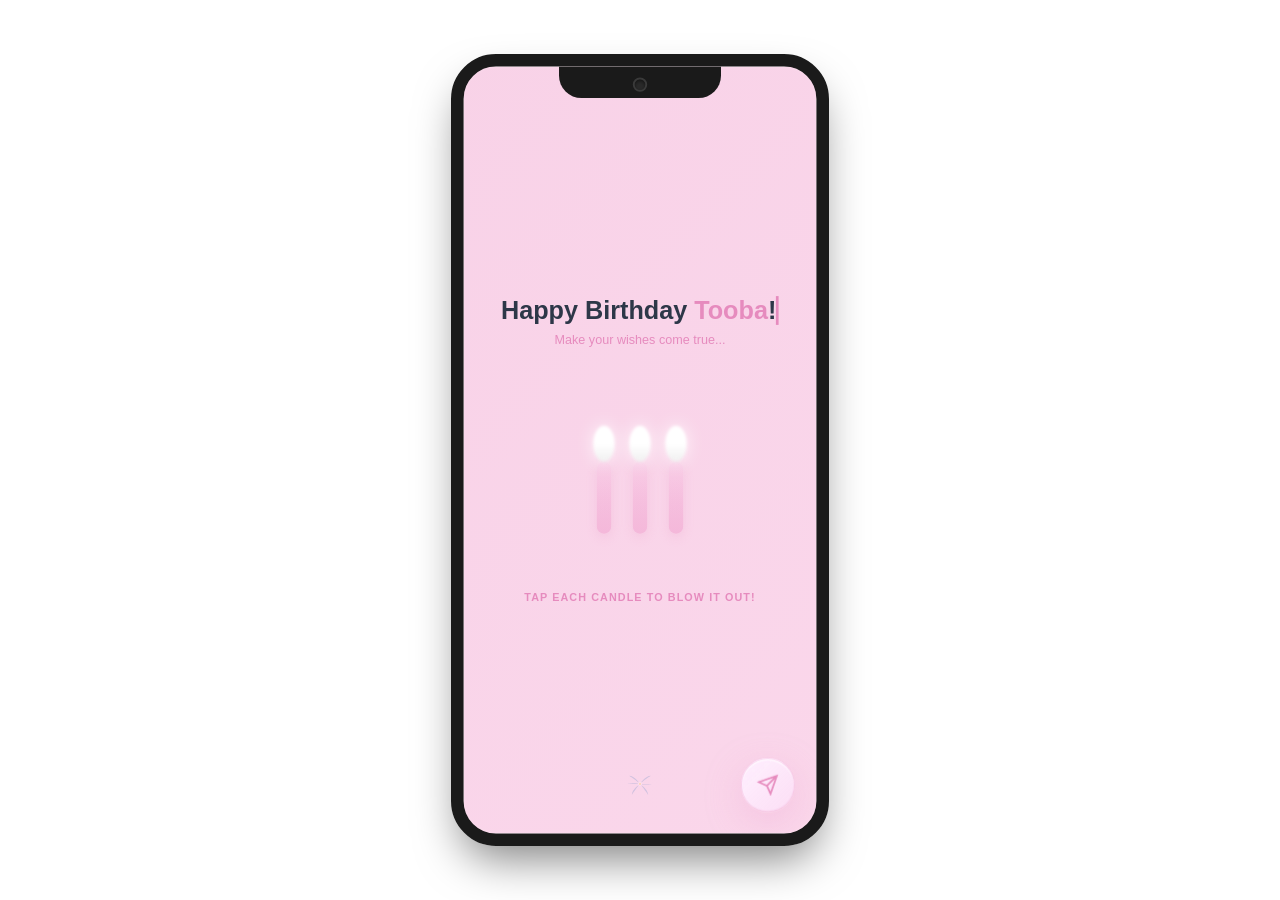
==== commit aff6cb2d: "Add files via upload" ====
--- a/index.html
+++ b/index.html
@@ -5,9 +5,6 @@
   <meta name="viewport" content="width=device-width, initial-scale=1.0">
   <title>Happy Birthday Tooba!</title>
   <link rel="stylesheet" href="styles.css">
-  
-  <!-- Preload loading screen video -->
-  <script src="https://player.vimeo.com/api/player.js"></script>
   
   <!-- Preload critical audio files -->
   <link rel="preload" as="audio" href="https://res.cloudinary.com/dwwj6cltj/video/upload/v1777377052/typing_1_dohv3o.mp3">
@@ -40,12 +37,6 @@
 
   <!-- Mobile Frame Container -->
   <div class="mobile-frame">
-    <!-- Loading Screen -->
-    <div id="loadingScreen" class="loading-screen">
-      <div class="loading-video-container">
-        <iframe id="vimeoIframe" src="https://player.vimeo.com/video/1187793628?badge=0&amp;autopause=0&amp;player_id=0&amp;app_id=58479&amp;autoplay=1&amp;muted=1&amp;loop=1&amp;controls=0&amp;title=0&amp;byline=0&amp;portrait=0" frameborder="0" allow="autoplay; fullscreen; picture-in-picture; clipboard-write; encrypted-media; web-share" referrerpolicy="strict-origin-when-cross-origin" title="Sanwish loading screen."></iframe>
-      </div>
-    </div>
     <!-- iPhone Side Buttons -->
     <div class="silent-switch"></div>
     <div class="side-button-left"></div>
@@ -195,8 +186,8 @@
         <h2 class="typewriter-multiline">To the most amazing <span class="text-pink">TOOBA</span> in the universe!</h2>
         
         <div class="message-content">
-          <p>Happy Birthday! Your beautiful voice, gaming skills, love for cats, and dedication to NEET studies make you truly special. May your day be filled with everything you love.</p>
-          <p>You deserve a year as amazing as you are - keep singing, gaming, acing those exams, and being the wonderful person you are!</p>
+          <p>Happy Birthday! Your beautiful voice, gaming skills, and love for cats make you truly special. May your day be filled with everything you love.</p>
+          <p>You deserve a year as amazing as you are - keep singing, gaming, and being the wonderful person you are!</p>
         </div>
 
         <div class="sender-info">
@@ -559,7 +550,7 @@
       </div>
       <div class="online-dot"></div>
       <div class="mini-chat-info">
-        <span class="mini-chat-name">Samad <img src="https://i.ibb.co/0jgw96TT/verified-badge.png" class="verified-badge" alt="verified"></span>
+        <span class="mini-chat-name">Samad <img src="https://res.cloudinary.com/dwwj6cltj/image/upload/v1777527301/verified_badge_gxj9pn.png" class="verified-badge" alt="verified"></span>
         <span class="mini-chat-status">Online</span>
       </div>
       <button id="fullscreenChatBtn" class="mini-chat-fullscreen">
--- a/styles.css
+++ b/styles.css
@@ -37,12 +37,14 @@
 }
 
 .loading-video-container iframe {
-  width: 140%;
-  height: 140%;
+  width: 100%;
+  height: 100%;
   border: none;
   position: absolute;
-  top: -20%;
-  left: -20%;
+  top: 10%;
+  left: 0;
+  transform: scale(1.3);
+  transform-origin: center center;
   -webkit-user-select: none;
   -moz-user-select: none;
   -ms-user-select: none;
@@ -3881,6 +3883,7 @@
   height: 16px;
   object-fit: contain;
   vertical-align: middle;
+  margin-left: 2px;
 }
 
 .mini-chat-status {
@@ -5360,7 +5363,7 @@
   }
 
   .emoji-grid {
-    grid-template-columns: repeat(3, 1fr);
+    grid-template-columns: repeat(4, 1fr);
   }
 }
 
@@ -5372,7 +5375,7 @@
   }
 
   .emoji-grid {
-    grid-template-columns: repeat(3, 1fr);
+    grid-template-columns: repeat(4, 1fr);
   }
 }
 
@@ -5648,7 +5651,7 @@
 
 .emoji-grid {
   display: grid;
-  grid-template-columns: repeat(4, 1fr);
+  grid-template-columns: repeat(5, 1fr);
   gap: 6px;
   max-height: 250px;
   overflow-y: auto;
